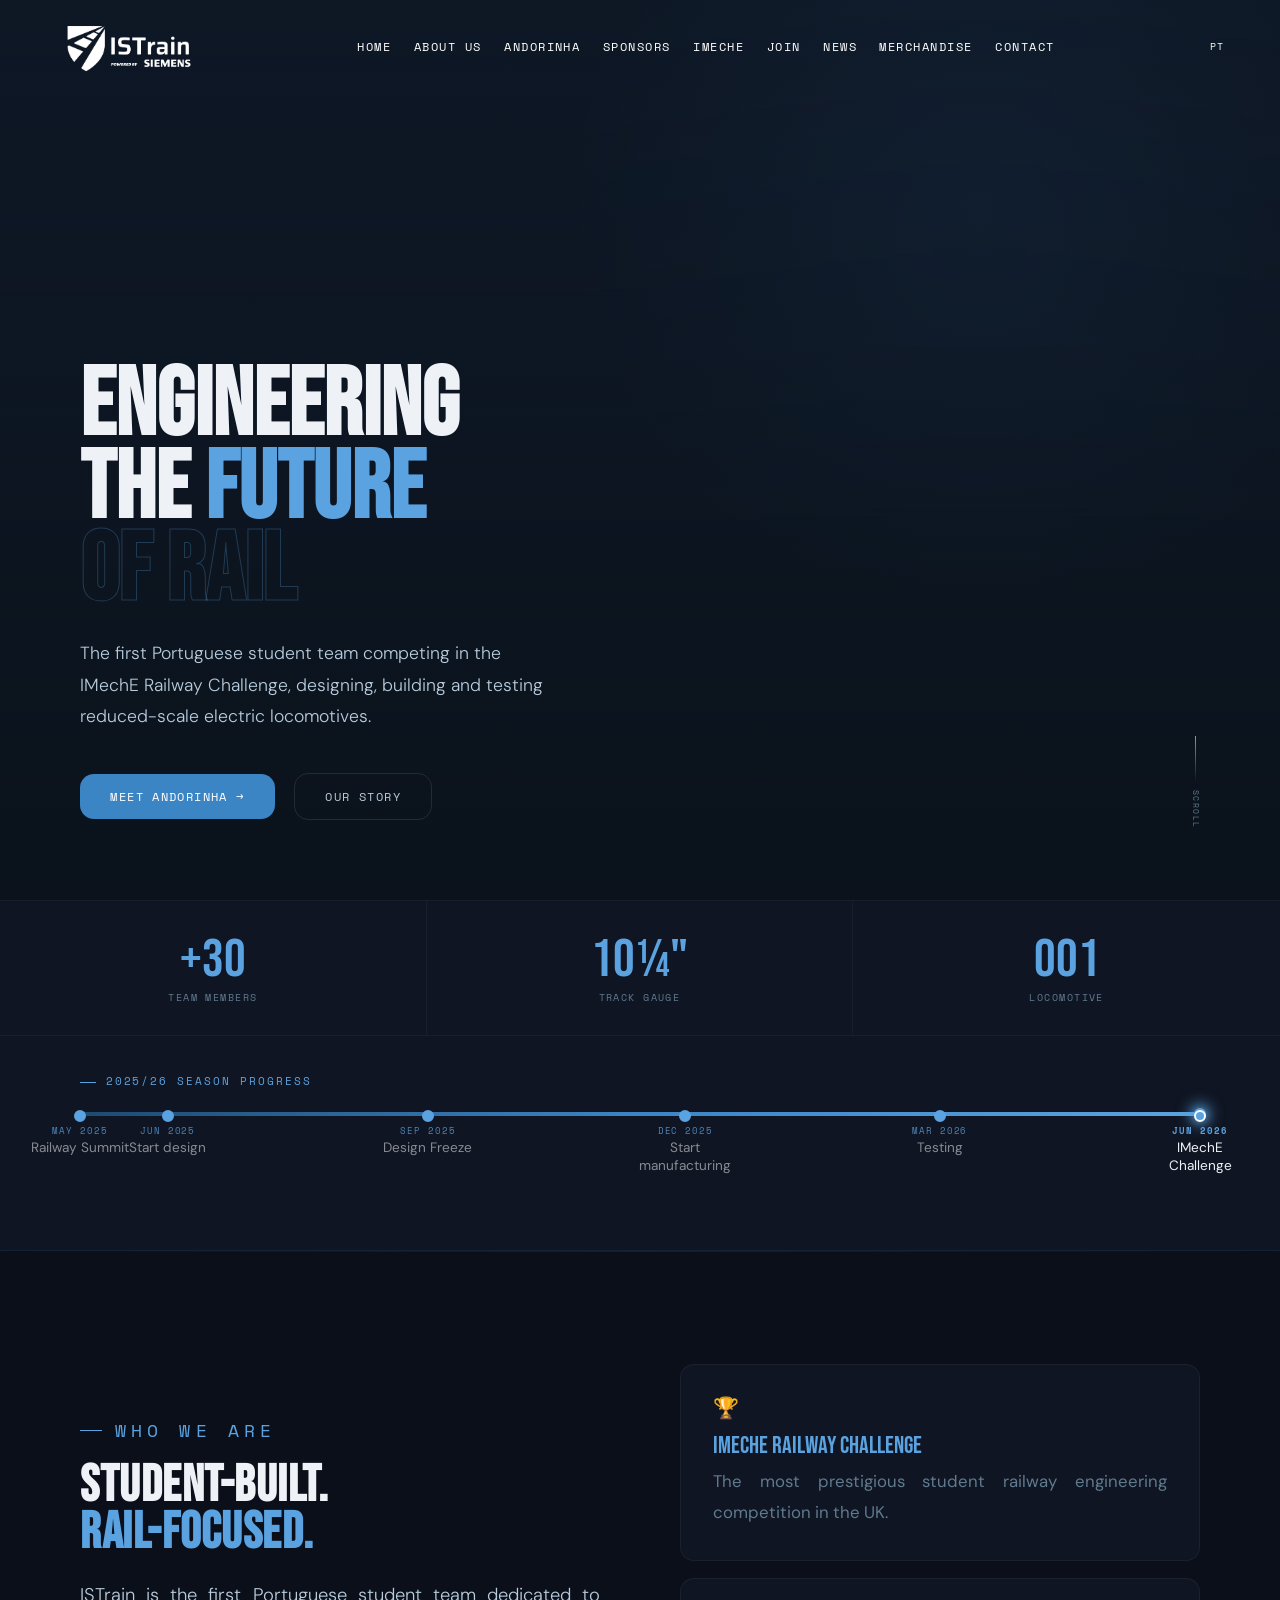
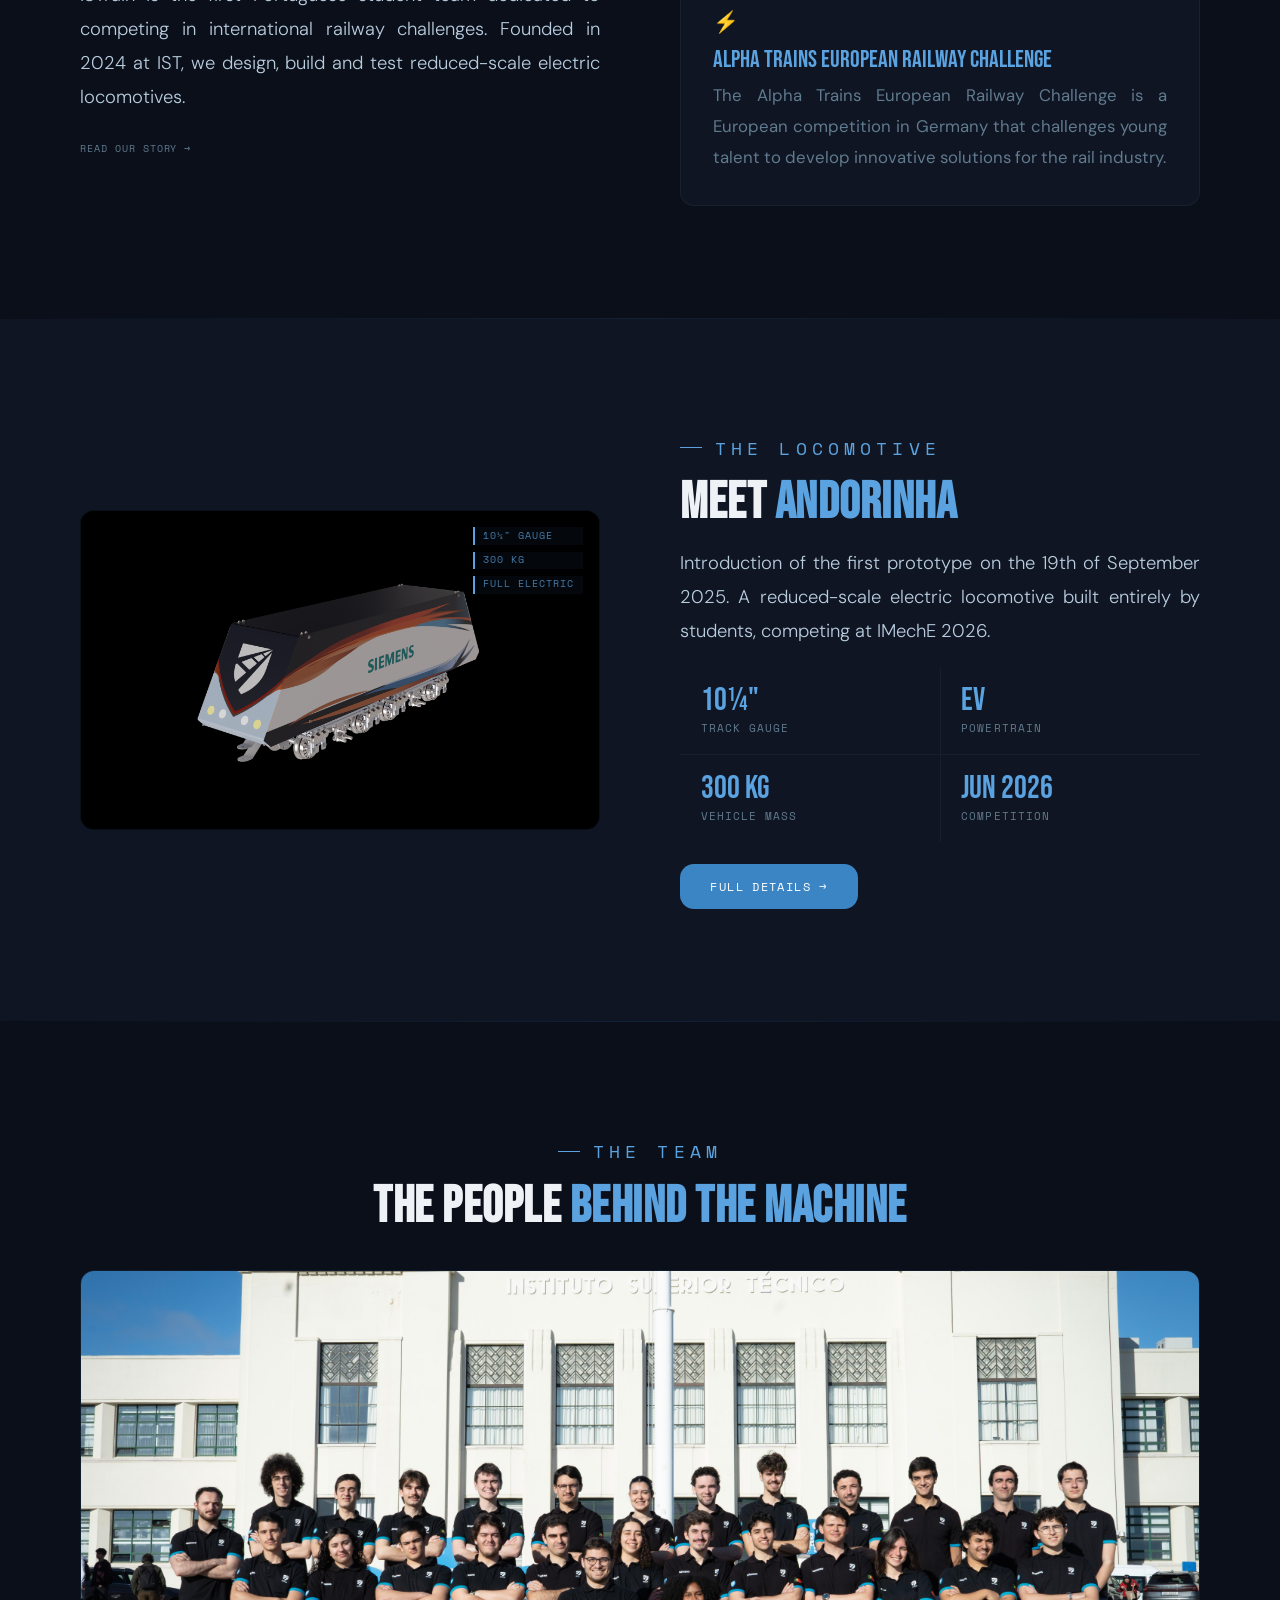
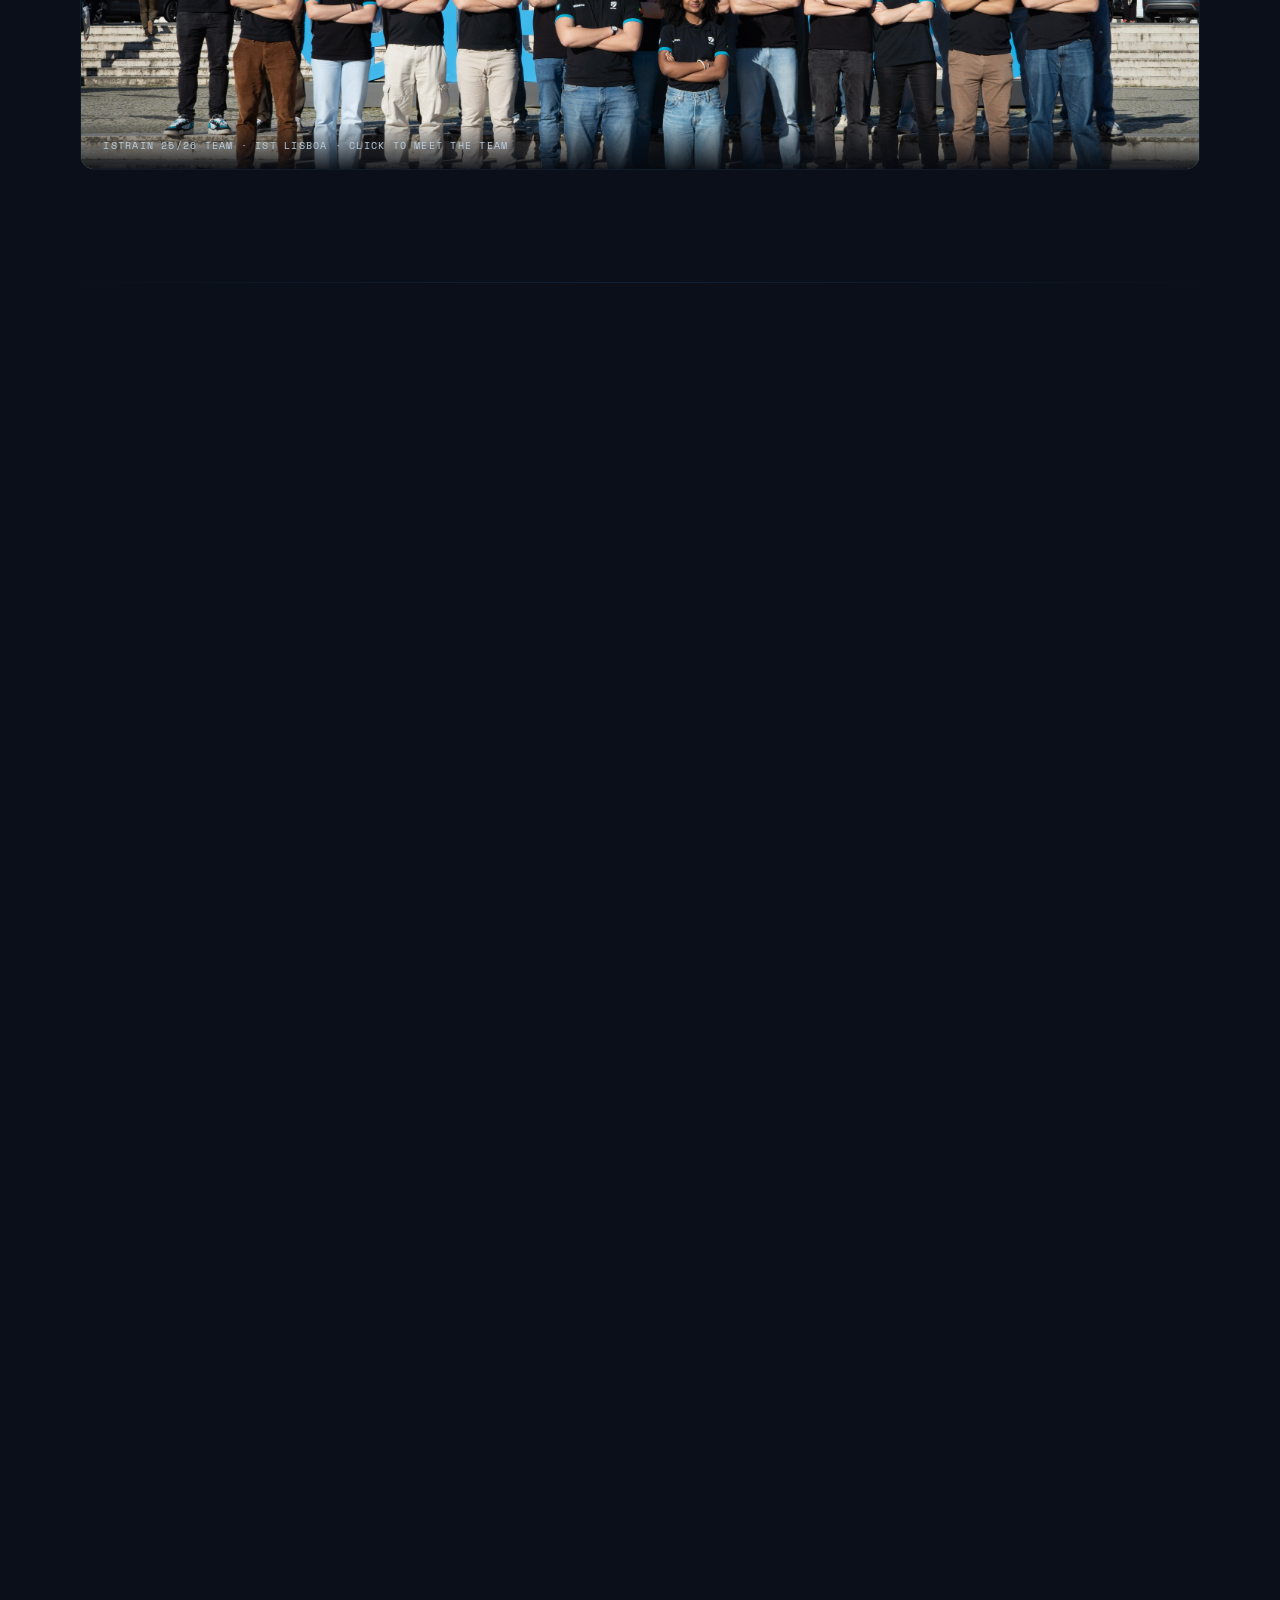
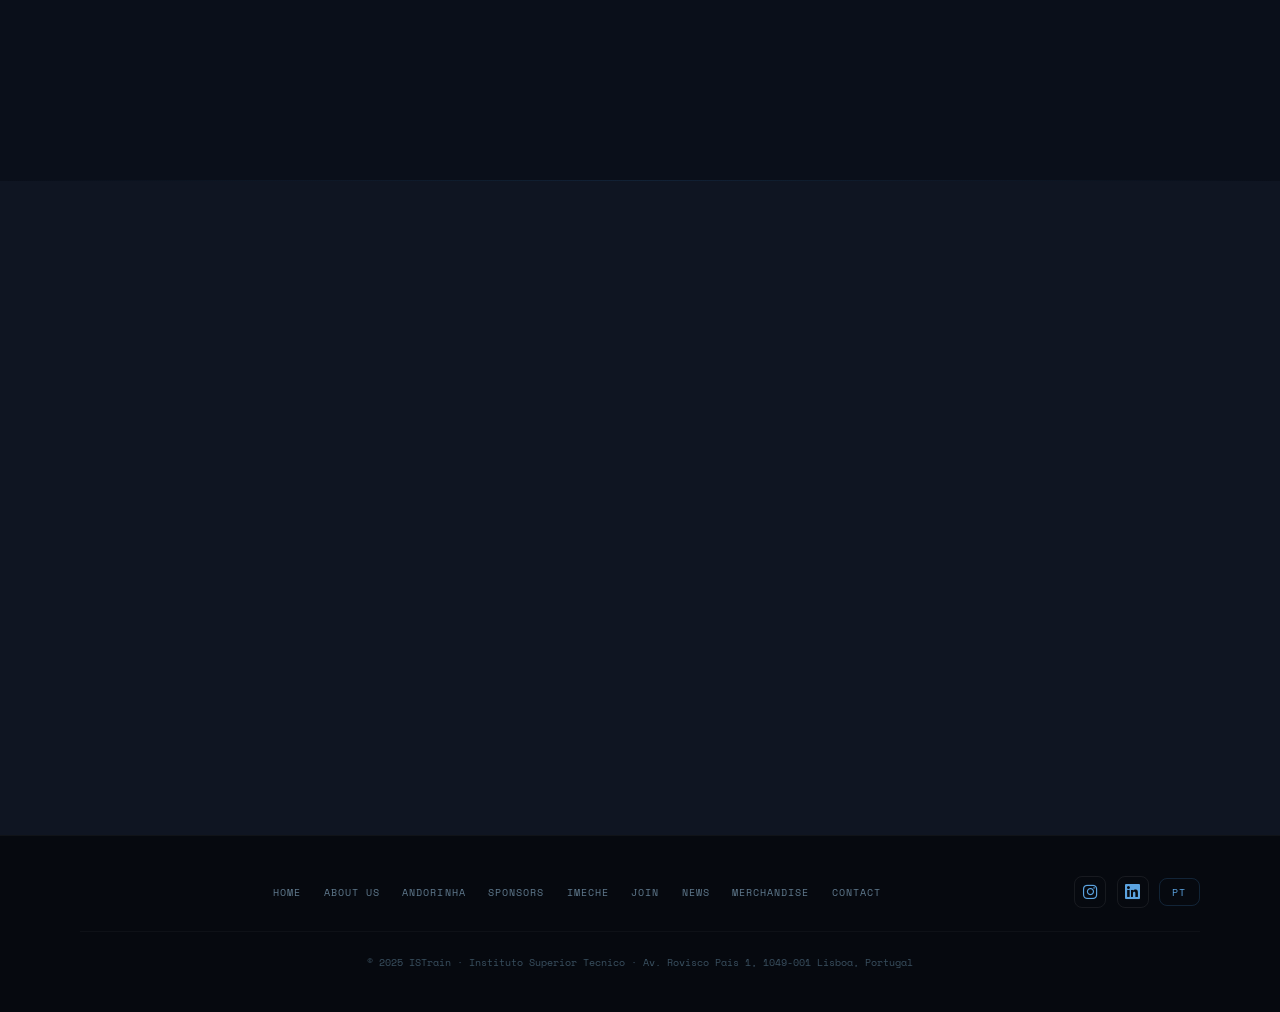
==== index.html @ 1ff4c0d6 "Emmad logo" ====
<!DOCTYPE html><html lang="en"><head><meta charset="UTF-8"><meta name="viewport" content="width=device-width,initial-scale=1.0"><title>ISTrain</title>    <link rel="stylesheet" href="styles.css">    <link rel="stylesheet" href="https://cdnjs.cloudflare.com/ajax/libs/font-awesome/6.4.0/css/all.min.css">
  <script type="module" src="https://unpkg.com/@google/model-viewer/dist/model-viewer.min.js"></script>
</head><body><div id="cur"></div><div id="curR"></div><div class="mover" id="dmod"><div class="modal"><button class="mcl" id="mcl">&#x2715;</button><div id="mbody"></div></div></div><div class="mob-nav" id="mobnav"><button class="cx" id="cx">&#x2715;</button><a onclick="go('home')" data-en="Home" data-pt="Inicio">Home</a><a onclick="go('about')" data-en="About Us" data-pt="Sobre Nos">About Us</a><a onclick="go('locomotive')" data-en="Andorinha" data-pt="Andorinha">Andorinha</a><a onclick="go('sponsors')" data-en="Sponsors" data-pt="Patrocinadores">Sponsors</a><a onclick="go('imeche')" data-en="IMechE" data-pt="IMechE">IMechE</a><a onclick="go('join')" data-en="Join" data-pt="Juntar">Join</a><a onclick="go('news')" data-en="News" data-pt="Noticias">News</a><a onclick="go('merch')" data-en="Merchandise" data-pt="Merchandising">Merchandise</a><a onclick="go('contact')" data-en="Contact" data-pt="Contacto">Contact</a><button class="npt" id="mob-lang-btn" onclick="toggleLang()" style="margin-top:.5rem"> PT</button></div><nav id="nav"><div class="nlogo" onclick="go('home')" style="cursor:pointer; display:flex; align-items:center;">
    <img src="Home/Logo%20Horizontal%20White.png" alt="ISTrain" style="height:40px; width:auto; display:block;">
</div><ul class="nlinks"><li><a onclick="go('home')" data-p="home" data-en="Home" data-pt="Inicio">Home</a></li><li><a onclick="go('about')" data-p="about" data-en="About Us" data-pt="Sobre Nos">About Us</a></li><li><a onclick="go('locomotive')" data-p="locomotive" data-en="Andorinha" data-pt="Andorinha">Andorinha</a></li><li><a onclick="go('sponsors')" data-p="sponsors" data-en="Sponsors" data-pt="Patrocinadores">Sponsors</a></li><li><a onclick="go('imeche')" data-p="imeche" data-en="IMechE" data-pt="IMechE">IMechE</a></li><li><a onclick="go('join')" data-p="join" data-en="Join" data-pt="Juntar">Join</a></li><li><a onclick="go('news')" data-p="news" data-en="News" data-pt="Noticias">News</a></li><li><a onclick="go('merch')" data-p="merch" data-en="Merchandise" data-pt="Merchandising">Merchandise</a></li><li><a onclick="go('contact')" data-p="contact" data-en="Contact" data-pt="Contacto">Contact</a></li></ul><button class="npt" id="lang-btn" onclick="toggleLang()"> PT</button><div class="mob-btn" id="mbb"><span></span><span></span><span></span></div></nav><div class="page on" id="page-home"><div class="hero">
  <div class="hvid"><video id="hvid" autoplay muted loop playsinline preload="auto"><source src="Home/Hero_Video_Train.mp4" type="video/mp4"></video></div>
  <div class="hov"></div><div class="hgr"></div><div class="horb"></div>
  <div class="hcp">
    <h1 class="htit">Engineering<br>the <span class="b">Future</span><br><span class="o">of Rail</span></h1>
    <p class="hsub" data-en="The first Portuguese student team competing in the IMechE Railway Challenge, designing, building and testing reduced-scale electric locomotives." data-pt="A primeira equipa portuguesa a competir no IMechE Railway Challenge, concebendo, construindo e testando locomotivas eletricas em escala reduzida.">The first Portuguese student team competing in the IMechE Railway Challenge, designing, building and testing reduced-scale electric locomotives.</p>
    <div class="hbtns">
      <button class="btn bs" onclick="go('locomotive')" data-en="Meet Andorinha &rarr;" data-pt="Conhecer Andorinha &rarr;">Meet Andorinha &#8594;</button>
      <button class="btn bo" onclick="go('about')" data-en="Our Story" data-pt="A Nossa Historia">Our Story</button>
    </div>
  </div>
  <div class="sci"><div class="scl"></div><span data-en="Scroll" data-pt="Rolar">Scroll</span></div>
</div><div class="stb">
  <div class="sti rv"><span class="stn">+30</span><span class="stl" data-en="Team Members" data-pt="Membros da Equipa">Team Members</span></div>
  <div class="sti rv" style="transition-delay:.1s"><span class="stn">10&#188;"</span><span class="stl" data-en="Track Gauge" data-pt="Bitola">Track Gauge</span></div>
  <div class="sti rv" style="transition-delay:.2s"><span class="stn">001</span><span class="stl" data-en="Locomotive" data-pt="Locomotiva">Locomotive</span></div>
</div><div class="tl-wrap">
  <div class="tl-header" data-en="2025/26 Season Progress" data-pt="Progresso da Epoca 2025/26">2025/26 Season Progress</div>
  <div style="position:relative"><div class="tl-bar"><div class="tl-fill" id="tl-fill"></div><div class="tl-glow" id="tl-glow" style="left:0%"></div></div><div class="tl-dots" id="tl-dots"></div></div>
  <div class="tl-milestones" id="tl-milestones"></div>
</div><div style="height:1px;background:linear-gradient(90deg,transparent,rgba(60,133,197,.16),transparent)"></div><div class="sec" style="background:var(--dark)"><div class="g2">
  <div class="rl">
    <p class="ey" data-en="Who We Are" data-pt="Quem Somos">Who We Are</p>
    <h2 class="h1" data-en="Student-built.<br><span class='b'>Rail-focused.</span>" data-pt="Construida por estudantes.<br><span class='b'>Foco ferroviario.</span>">Student-built.<br><span class="b">Rail-focused.</span></h2>
    <p style="color:var(--off);font-weight:300;margin:1.4rem 0;text-align:justify" data-en="ISTrain is the first Portuguese student team dedicated to competing in international railway challenges. Founded in 2024 at IST, we design, build and test reduced-scale electric locomotives." data-pt="O ISTrain e a primeira equipa portuguesa dedicada ao IMechE Railway Challenge. Fundado em 2024 no IST, projetamos, construimos e testamos locomotivas eletricas em escala reduzida.">ISTrain is the first Portuguese student team dedicated to competing in international railway challanges. Founded in 2024 at IST, we design, build and test reduced-scale electric locomotives.</p>
    <button class="btn bg" onclick="go('about')" data-en="Read our story &rarr;" data-pt="Ler a nossa historia &rarr;">Read our story &#8594;</button>
  </div>
  <div class="gcol rr">
    <a class="card" onclick="go('imeche')"><span class="cico">&#127942;</span><div class="ct">IMechE Railway Challenge</div><p class="cd" data-en="The most prestigious student railway engineering competition in the UK." data-pt="A competicao de engenharia ferroviaria estudantil mais prestigiada do Reino Unido.">The most prestigious student railway engineering competition in the UK.</p></a>
    <div class="card" style="cursor: default;">
  <span class="cico">&#9889;</span>
  <div class="ct" data-en="Alpha Trains European Railway Challenge" data-pt="Alpha Trains European Railway Challenge">
    Alpha Trains European Railway Challenge
  </div>
  <p class="cd" data-en="The Alpha Trains European Railway Challenge is a European competition in Germany that challenges young talent to develop innovative solutions for the rail industry." data-pt="O Alpha Trains European Railway Challenge é uma competição europeia realizada na Alemanha que desafia jovens talentos a desenvolver soluções inovadoras para a indústria ferroviária.">
    The Alpha Trains European Railway Challenge is a European competition in Germany that challenges young talent to develop innovative solutions for the rail industry.
  </p>
</div>
  </div>
</div></div><div style="height:1px;background:linear-gradient(90deg,transparent,rgba(60,133,197,.16),transparent)"></div><div class="sec" style="background:var(--dark2)"><div class="g2">
  <div class="rl">
    <div class="loco-stage" style="height:320px">
      <img src="Andorinha/Andorihna.png" alt="Meet Andorinha" style="width:100%;height:100%;object-fit:contain;background:#000;display:block">
      <div class="lspecs"><span class="lspec">10&#188;" Gauge</span><span class="lspec">300 kg</span><span class="lspec">Full Electric</span></div>
    </div>
  </div>
  <div class="rr">
    <p class="ey" data-en="The Locomotive" data-pt="A Locomotiva">The Locomotive</p>
    <h2 class="h1">Meet <span class="b">Andorinha</span></h2>
    <p style="color:var(--off);font-weight:300;margin:1.2rem 0;text-align:justify" data-en="Introduction of the first prototype on the 19th of September 2025. A reduced-scale electric locomotive built entirely by students, competing at IMechE 2026." data-pt="Apresentada a 19 de setembro de 2025. Uma locomotiva eletrica em escala reduzida construida por estudantes.">Introduction of the first prototype 19 September 2025. A reduced-scale electric locomotive built entirely by students, competing at IMechE 2026.</p>
    <div class="spg">
      <div class="spb"><span class="spv">10&#188;"</span><span class="spl" data-en="Track Gauge" data-pt="Bitola">Track Gauge</span></div>
      <div class="spb"><span class="spv">EV</span><span class="spl" data-en="Powertrain" data-pt="Tracao">Powertrain</span></div>
      <div class="spb"><span class="spv">300 kg</span><span class="spl" data-en="Vehicle Mass" data-pt="Massa">Vehicle Mass</span></div>
      <div class="spb"><span class="spv">Jun 2026</span><span class="spl" data-en="Competition" data-pt="Competicao">Competition</span></div>
    </div>
    <button class="btn bs" onclick="go('locomotive')" style="margin-top:1.4rem" data-en="Full Details &rarr;" data-pt="Ver Detalhes &rarr;">Full Details &#8594;</button>
  </div>
</div></div><div style="height:1px;background:linear-gradient(90deg,transparent,rgba(60,133,197,.16),transparent)"></div>
<div class="sec" style="background:var(--dark)">
  <div class="rv" style="text-align:center;margin-bottom:2.5rem">
    <p class="ey" style="justify-content:center" data-en="The Team" data-pt="A Equipa">The Team</p>
    <h2 class="h1" data-en="The People <span class='b'>Behind the Machine</span>" data-pt="As Pessoas <span class='b'>Por Tras da Maquina</span>">The People <span class="b">Behind the Machine</span></h2>
  </div>
  <div class="pf rv" style="height:500px;cursor:pointer;border:1px solid rgba(60,133,197,.1)" onclick="go('about')"><img src="Home/Team Picture.jpg" alt="ISTrain 25/26 Team"><div class="pcap" data-en="ISTrain 25/26 Team &middot; IST Lisboa &middot; Click to meet the team" data-pt="Equipa ISTrain 25/26 &middot; IST Lisboa &middot; Clique para conhecer a equipa">ISTrain 25/26 Team &middot; IST Lisboa &middot; Click to meet the team</div>
  </div>
</div><div style="height:1px;background:linear-gradient(90deg,transparent,rgba(60,133,197,.16),transparent)"></div><div class="spsec"><div class="rv" style="margin-bottom:2.5rem"><p class="ey" data-en="Partners" data-pt="Parceiros">Partners</p><h2 class="h1">Our <span class="b" data-en="Sponsors" data-pt="Patrocinadores">Sponsors</span></h2></div>

<div class="tr rv" style="transition-delay:0s">
  <div class="trh"><span class="tp tppt">&#10022; Platinum</span><div class="tlx tlpt"></div></div>
  <div class="sp-row">
    <a href="https://www.mobility.siemens.com/global/en.html" target="_blank" class="sp-item pt-sz hpt">
      <img src="Sponsors/Siemens.png" alt="Siemens">
    </a>
  </div>
</div>

<div class="tr rv" style="transition-delay:0.08s">
  <div class="trh"><span class="tp tpfo">&#9672; Founding</span><div class="tlx tlfo"></div></div>
  <div class="sp-row">
    <a href="https://pt.ferrovia.pt/" target="_blank" class="sp-item fo-sz hfo">
      <img src="Sponsors/PFP.png" alt="PFP">
    </a>
  </div>
</div>

<div class="tr rv" style="transition-delay:0.16s">
  <div class="trh"><span class="tp tpgo">&#9670; Gold</span><div class="tlx tlgo"></div></div>
  <div class="sp-row">

    <a href="https://www.cp.pt/info/en/institutional/" target="_blank" class="sp-item go-sz hgo">
      <img src="Sponsors/CP.png" alt="CP">
    </a>

    <a href="https://www.4x4mt.pt/" target="_blank" class="sp-item go-sz hgo">
      <img src="Sponsors/4x4 Multitrabalhos.png" alt="4x4 Multitrabalhos">
    </a>

    <a href="https://www.mcg.pt/" target="_blank" class="sp-item go-sz hgo">
      <img src="Sponsors/MCG.png" alt="MCG">
    </a>

    <a href="https://www.santander.pt/" target="_blank" class="sp-item go-sz hgo">
      <img src="Sponsors/Santander.jpg" alt="Santander Universidades">
    </a>

    <a href="https://www.cadflow.pt/" target="_blank" class="sp-item go-sz hgo">
      <img src="Sponsors/Cadlow.png" alt="Cadflow">
    </a>

  </div>
</div>

<div class="tr rv" style="transition-delay:0.24s">
  <div class="trh"><span class="tp tpsi">&#9658; Silver</span><div class="tlx tlsi"></div></div>
  <div class="sp-row">

    <a href="https://www.coficab.pt/" target="_blank" class="sp-item si-sz hsi">
      <img src="Sponsors/Coficab.png" alt="Coficab">
    </a>

    <a href="https://mauser.pt/" target="_blank" class="sp-item si-sz hsi mauser-logo">
      <img src="Sponsors/Mauser.png" alt="Mauser">
    </a>
<a href="https://www.emmad.com/" target="_blank" class="sp-item si-sz hsi">
    <img src="Sponsors/Emmad.png" alt="Emmad">
</a>
    <a href="https://www.cgd.pt/Particulares/Pages/Particulares_v2.aspx" target="_blank" class="sp-item si-sz hsi">
      <img src="Sponsors/Caixa.jpg" alt="Caixa Geral de Depositos">
    </a>

  </div>
</div>

<div class="tr rv" style="transition-delay:0.32s">
  <div class="trh"><span class="tp tpin">&#9632; Institutional</span><div class="tlx tlin"></div></div>
  <div class="sp-row">

    <a href="https://aeist.pt/" target="_blank" class="sp-item in-sz hin">
      <img src="Sponsors/Aeist.png" alt="AEIST">
    </a>

    <a href="https://www.idmec.tecnico.ulisboa.pt/" target="_blank" class="sp-item in-sz hin idmec-logo">
      <img src="Sponsors/Idmec.png" alt="IDMEC">
    </a>

  </div>
</div><div class="bsb rv"><div><h3 data-en="Become a Sponsor" data-pt="Torne-se Patrocinador">Become a Sponsor</h3><p data-en="Connect your brand with the future of railway engineering in Portugal." data-pt="Associe a sua marca ao futuro da engenharia ferroviaria em Portugal.">Connect your brand with the future of railway engineering in Portugal.</p></div><button class="btn bs" onclick="go('contact')" data-en="Get In Touch &rarr;" data-pt="Contactar &rarr;">Get In Touch &#8594;</button></div></div><div style="height:1px;background:linear-gradient(90deg,transparent,rgba(60,133,197,.16),transparent)"></div>
<div class="sec" style="background:var(--dark2)"><div class="g2t">
  <div class="rl">
    <p class="ey" data-en="Contact" data-pt="Contacto">Contact</p>
    <h2 class="h1" data-en="Get in <span class='b'>Touch</span>" data-pt="Entre em <span class='b'>Contacto</span>">Get in <span class="b">Touch</span></h2>
    <p style="color:var(--off);font-weight:300;margin:1.2rem 0 1.8rem;text-align:justify" data-en="Join our team, partner with us, or learn more about what we are building." data-pt="Junte-se a nos, seja nosso parceiro ou saiba mais sobre o que estamos a construir.">Join our team, partner with us, or learn more about what we are building.</p>
    <a href="mailto:istrain@tecnico.ulisboa.pt" class="clink"><span class="clico" style="color:var(--bl)">&#9993;</span><span>istrain@tecnico.ulisboa.pt</span></a>
    <div class="clink" style="cursor:default"><span class="clico"><svg width="16" height="16" viewBox="0 0 24 24" fill="none" stroke="#3C85C5" stroke-width="2"><circle cx="12" cy="10" r="3"/><path d="M12 2C8.13 2 5 5.13 5 9c0 5.25 7 13 7 13s7-7.75 7-13c0-3.87-3.13-7-7-7z"/></svg></span><span>Av. Rovisco Pais 1, 1049-001 Lisboa</span></div>
    <a href="https://www.instagram.com/istrain_lisboa/" target="_blank" class="clink"><span class="clico"><i class="fa-brands fa-instagram"></i></span><span>@istrain_lisboa</span></a>
    <a href="https://www.linkedin.com/company/lxtrain/" target="_blank" class="clink"><span class="clico"><i class="fa-brands fa-linkedin"></i></span><span>linkedin.com/company/IStrain</span></a>
  </div>
  <!-- Forms removed: contact page only shows static contact info -->
</div></div></div><div class="page" id="page-about">
  <div class="pb"><div class="pbg"></div><p class="pbl" data-en="Who We Are" data-pt="Quem Somos">Who We Are</p><h1 data-en="About <span>ISTrain</span>" data-pt="Sobre o <span>ISTrain</span>">About <span>ISTrain</span></h1><div class="pbl2"></div></div>
  <div class="sec" style="background:var(--dark)"><div class="g2">
    <div class="rl">
      <p class="ey" data-en="Our Mission" data-pt="A Nossa Missao">Our Mission</p>
      <h2 class="h1" style="margin-bottom:1.3rem" data-en="The First Portuguese<br><span class='b'>Railway Engineering Team</span>" data-pt="A Primeira Equipa Portuguesa<br><span class='b'>de Engenharia Ferroviaria</span>">The First Portuguese<br><span class="b">Railway Engineering Team</span></h2>
      <p style="color:var(--off);font-weight:300;margin-bottom:1rem;text-align:justify" data-en="ISTrain is a railway engineering student team from Instituto Superior Tecnico. Founded in 2024, we are the first Portuguese student team competing in the IMechE Railway Challenge." data-pt="O ISTrain e uma equipa de estudantes de engenharia ferroviaria do Instituto Superior Tecnico. Fundado em 2024, somos a primeira equipa portuguesa a competir no IMechE Railway Challenge.">ISTrain is a railway engineering student team from Instituto Superior Tecnico. Founded in 2024, we are the first Portuguese student team competing in the IMechE Railway Challenge.</p>
      <p style="color:var(--off);font-weight:300;text-align:justify" data-en="Our mission is to design, build, test, and compete with an innovative reduced-scale locomotive, advancing railway technology through engineering and multidisciplinary collaboration." data-pt="A nossa missao e projetar, construir, testar e competir com uma locomotiva inovadora, avancando a tecnologia ferroviaria atraves da engenharia e colaboracao multidisciplinar.">Our mission is to design, build, test, and compete with an innovative reduced-scale locomotive, advancing railway technology through engineering and multidisciplinary collaboration.</p>
      <div style="display:grid;grid-template-columns:1fr 1fr;gap:.8rem;margin-top:2rem">
        <div class="vb"><div class="vbt" data-en="Innovation" data-pt="Inovacao">Innovation</div><p class="vbd" data-en="Pushing boundaries in railway engineering." data-pt="A ultrapassar os limites da engenharia ferroviaria.">Pushing boundaries in railway engineering.</p></div>
        <div class="vb"><div class="vbt" data-en="Sustainability" data-pt="Sustentabilidade">Sustainability</div><p class="vbd" data-en="Fully electric, zero emissions." data-pt="Totalmente eletrica, zero emissoes.">Fully electric, zero emissions.</p></div>
        <div class="vb"><div class="vbt" data-en="Excellence" data-pt="Excelencia">Excellence</div><p class="vbd" data-en="Highest standards in engineering quality." data-pt="Os mais altos padroes de qualidade.">Highest standards in engineering quality.</p></div>
        <div class="vb"><div class="vbt" data-en="Collaboration" data-pt="Colaboracao">Collaboration</div><p class="vbd" data-en="Multidisciplinary team, one goal." data-pt="Equipa multidisciplinar, um objetivo.">Multidisciplinary team, one goal.</p></div>
      </div>
    </div>
    <div class="rr"><div class="pf" style="height:480px;border:1px solid rgba(60,133,197,.1)"><img src="About us/Team Picture.jpg" alt="ISTrain 25/26 Team" style="width:100%;height:100%;object-fit:cover;display:block"><div class="pcap">ISTrain 25/26 Team &middot; IST Lisboa</div></div></div>
  </div></div>
  <div style="height:1px;background:linear-gradient(90deg,transparent,rgba(60,133,197,.16),transparent)"></div>
  <div class="sec" style="background:var(--dark2)"><div style="max-width:760px;margin:0 auto"><div class="rv">
    <p class="ey" data-en="History" data-pt="Historia">History</p>
    <h2 class="h1" style="margin-bottom:1.4rem" data-en="How It All <span class='b'>Began</span>" data-pt="Como Tudo <span class='b'>Comecou</span>">How It All <span class="b">Began</span></h2>
    <p style="color:var(--off);font-weight:300;margin-bottom:1rem;text-align:justify" data-en="ISTrain was born from the initiative of a small group of students encouraged by Professor Hugo Magalhaes. With no existing railway-focused student group in Portugal, ISTrain began from scratch, driven by enthusiasm and the desire to represent the country on an international stage." data-pt="O ISTrain nasceu da iniciativa de um pequeno grupo de estudantes incentivados pelo Professor Hugo Magalhaes. Sem nenhum grupo estudantil ferroviario em Portugal, o ISTrain comecou do zero.">ISTrain was born from the initiative of a small group of students encouraged by Professor Hugo Magalhaes. With no existing railway-focused student group in Portugal, ISTrain began from scratch, driven by enthusiasm and the desire to represent the country on an international stage.</p>
    <p style="color:var(--off);font-weight:300;text-align:justify" data-en="Since its founding in December 2024, the team has united more than 30 students from multiple backgrounds with one shared goal: Andorinha." data-pt="Desde a sua fundacao em dezembro de 2024, a equipa reuniu mais de 30 estudantes de varias areas com um objetivo comum: a Andorinha.">Since its founding in December 2024, the team has united more than 30 students from multiple backgrounds with one shared goal: Andorinha.</p>
  </div></div></div>
  <div style="height:1px;background:linear-gradient(90deg,transparent,rgba(60,133,197,.16),transparent)"></div>
  <div class="sec" style="background:var(--dark)">
    <div class="rv" style="margin-bottom:2rem"><p class="ey" data-en="Our Teams" data-pt="As Nossas Equipas">Our Teams</p><h2 class="h1" data-en="Season <span class='b'>Teams</span>" data-pt="Equipas por <span class='b'>Epoca</span>">Season <span class="b">Teams</span></h2></div>
    <div class="team-tabs rv" style="transition-delay:.1s">
      <button class="team-tab" id="tab-board" onclick="showTeam('board')" data-en="Board" data-pt="Direcao">Board</button>
      <button class="team-tab on" id="tab-2526" onclick="showTeam('2526')" data-en="25/26 Team" data-pt="Equipa 25/26">25/26 Team</button>
      <button class="team-tab" id="tab-2425" onclick="showTeam('2425')" data-en="24/25 Team" data-pt="Equipa 24/25">24/25 Team</button>
    </div>
  <div class="team-panel" id="panel-board">
  <div style="margin-bottom:2rem">
    
    <!-- HOU DEZE: De grote foto van het hele board -->
    <div class="pf" style="height:400px;border:1px solid rgba(60,133,197,.1);margin-bottom:2rem">
      <img src="About us/Board/Board.jpg" alt="ISTrain Board" style="width:100%;height:100%;object-fit:cover;display:block">
      <div class="pcap" data-en="ISTrain Board &middot; IST Lisboa" data-pt="Direcao ISTrain &middot; IST Lisboa">ISTrain Board &middot; IST Lisboa</div>
    </div>

    <!-- PLAK HIER DE NIEUWE GRID: Miguel eerst, Aliya tweede, met 'contain' -->
    <div style="display:grid;grid-template-columns:repeat(2,1fr);gap:1.2rem">
  
  <div style="background:var(--dark2);border:1px solid rgba(60,133,197,.16);border-radius:var(--r);overflow:hidden">
    <div style="height:280px;background:#000;padding:10px">
      <img src="About us/Powertrain & Energy Systems/Miguel Meninas.png" alt="Miguel Meninas" style="width:100%;height:100%;object-fit:contain;display:block">
    </div>
    <div style="padding:1.2rem 1.3rem 1.4rem;border-top:3px solid var(--bl)">
      <div style="display:flex; align-items:center; gap:0.6rem; margin-bottom:.2rem">
        <div style="font-family:'Bebas Neue',sans-serif;font-size:1.6rem;color:var(--white)">Miguel Meninas</div>
        <a href="https://www.linkedin.com/in/miguel-meninas-ba3875246/" target="_blank" style="display:flex; align-items:center; text-decoration:none;">
          <svg xmlns="http://www.w3.org/2000/svg" width="18" height="18" viewBox="0 0 24 24" fill="var(--bl)" style="transition: transform 0.2s, opacity 0.2s; cursor:pointer;" onmouseover="this.style.opacity='0.7'; this.style.transform='scale(1.1)'" onmouseout="this.style.opacity='1'; this.style.transform='scale(1)'">
            <path d="M19 0h-14c-2.761 0-5 2.239-5 5v14c0 2.761 2.239 5 5 5h14c2.762 0 5-2.239 5-5v-14c0-2.761-2.238-5-5-5zm-11 19h-3v-11h3v11zm-1.5-12.268c-.966 0-1.75-.79-1.75-1.764s.784-1.764 1.75-1.764 1.75.79 1.75 1.764-.783 1.764-1.75 1.764zm13.5 12.268h-3v-5.604c0-3.368-4-3.113-4 0v5.604h-3v-11h3v1.765c1.396-2.586 7-2.777 7 2.476v6.759z"/>
          </svg>
        </a>
      </div>
      <div style="font-family:'Space Mono',monospace;font-size:.65rem;letter-spacing:.1em;text-transform:uppercase;color:var(--bl)" data-en="Technical Director" data-pt="Diretor Tecnico">Technical Director</div>
    </div>
  </div>

  <div style="background:var(--dark2);border:1px solid rgba(60,133,197,.16);border-radius:var(--r);overflow:hidden">
    <div style="height:280px;background:#000;padding:10px">
      <img src="About us/Marketing, Operations & Logistics/Aliya Ibrahmo.png" alt="Aliya Ibrahimo" style="width:100%;height:100%;object-fit:contain;display:block">
    </div>
    <div style="padding:1.2rem 1.3rem 1.4rem;border-top:3px solid var(--bl)">
      <div style="display:flex; align-items:center; gap:0.6rem; margin-bottom:.2rem">
        <div style="font-family:'Bebas Neue',sans-serif;font-size:1.6rem;color:var(--white)">Aliya Ibrahimo</div>
        <a href="https://www.linkedin.com/in/aliyamagno/" target="_blank" style="display:flex; align-items:center; text-decoration:none;">
          <svg xmlns="http://www.w3.org/2000/svg" width="18" height="18" viewBox="0 0 24 24" fill="var(--bl)" style="transition: transform 0.2s, opacity 0.2s; cursor:pointer;" onmouseover="this.style.opacity='0.7'; this.style.transform='scale(1.1)'" onmouseout="this.style.opacity='1'; this.style.transform='scale(1)'">
            <path d="M19 0h-14c-2.761 0-5 2.239-5 5v14c0 2.761 2.239 5 5 5h14c2.762 0 5-2.239 5-5v-14c0-2.761-2.238-5-5-5zm-11 19h-3v-11h3v11zm-1.5-12.268c-.966 0-1.75-.79-1.75-1.764s.784-1.764 1.75-1.764 1.75.79 1.75 1.764-.783 1.764-1.75 1.764zm13.5 12.268h-3v-5.604c0-3.368-4-3.113-4 0v5.604h-3v-11h3v1.765c1.396-2.586 7-2.777 7 2.476v6.759z"/>
          </svg>
        </a>
      </div>
      <div style="font-family:'Space Mono',monospace;font-size:.65rem;letter-spacing:.1em;text-transform:uppercase;color:var(--bl)" data-en="President" data-pt="Presidente">President</div>
    </div>
  </div>

</div> <!-- Einde Grid -->
  </div>
</div>
    <div class="team-panel on" id="panel-2526">
      <p style="color:var(--grey);font-size:.9rem;line-height:1.8;margin-bottom:2rem;text-align:justify" data-en="Click any department to meet the current 25/26 team." data-pt="Clique em qualquer departamento para conhecer a equipa 25/26.">Click any department to meet the current 25/26 team.</p>
      <div class="g3" id="dg"></div>
    </div>
    <div class="team-panel" id="panel-2425">
      <div class="pf" style="height:480px;border:1px solid rgba(60,133,197,.1)"><img src="About us/24_25 Team Picture.jpg" alt="ISTrain 24/25 Team" style="width:100%;height:100%;object-fit:cover;display:block"><div class="pcap">ISTrain 24/25 Team &middot; Design Freeze, September 2025</div></div>
    </div>

  </div>
</div><div class="page" id="page-locomotive">
  <div class="loco-hero">
    <div style="position:absolute;inset:0">
      <video autoplay muted loop playsinline style="width:100%;height:100%;object-fit:cover;opacity:.46"><source src="Andorinha/Hero_Video_Train.mp4" type="video/mp4"></video>
      <div style="position:absolute;inset:0;background:linear-gradient(to top,rgba(6,9,15,1) 0%,rgba(6,9,15,.48) 48%,rgba(6,9,15,.1) 100%)"></div>
    </div>
    <div class="loco-hero-content">
      <p class="ey" data-en="Locomotive 001" data-pt="Locomotiva 001">Locomotive 001</p>
      <div class="loco-hero-title">Meet <span class="b">Andorinha</span></div>
      <div class="loco-hero-sub" data-en="IST Lisboa &middot; Introduction of the first prototype 19 Sep 2025 &middot; IMechE Competition June 2026" data-pt="IST Lisboa &middot; Apresentada 19 Set 2025 &middot; Competicao IMechE Junho 2026">IST Lisboa &middot; Introduction of the first prototype 19 Sep 2025 &middot; IMechE Competition June 2026</div>
    </div>
  </div>
  <div style="height:1px;background:linear-gradient(90deg,transparent,rgba(60,133,197,.16),transparent)"></div>
  <!-- Name + story -->
  <div class="sec" style="background:var(--dark)"><div class="g2">
    <div class="rl">
      <p class="ey" data-en="The Name" data-pt="O Nome">The Name</p>
      <h2 class="h1" style="margin-bottom:1.3rem"><span class="b">Andorinha</span></h2>
      <p style="color:var(--off);font-weight:300;margin-bottom:1rem;text-align:justify" data-en="When the Portuguese railway network began taking shape in the mid-19th century, Andorinha became a symbol of speed and national pride. Named after the swift swallow, it reflected the spirit of innovation of Portugal's early railway engineers." data-pt="Quando a rede ferroviaria portuguesa comecou a tomar forma, a Andorinha tornou-se simbolo de velocidade e orgulho nacional.">When the Portuguese railway network began taking shape in the mid-19th century, Andorinha became a symbol of speed and national pride. Named after the swift swallow, it reflected the spirit of innovation of Portugal's early railway engineers.</p>
      <p style="color:var(--off);font-weight:300;text-align:justify" data-en="Today, ISTrain carries that spirit forward. A reduced-scale electric locomotive built entirely by students, from concept sketch to competition platform." data-pt="Hoje, o ISTrain transporta esse espirito para o futuro. Uma locomotiva eletrica em escala reduzida construida inteiramente por estudantes.">Today, ISTrain carries that spirit forward. A reduced-scale electric locomotive built entirely by students, from concept sketch to competition platform.</p>
    </div>
    <div class="rr">
      <div id="lightbox-model" style="height:420px;border:1px solid rgba(60,133,197,.1);background:#000;overflow:hidden;border-radius:var(--r)">
        <model-viewer 
          id="lightbox-model-viewer"
          src="bogie_.glb"
          alt="3D CAD Model"
          auto-rotate
          camera-controls
          shadow-intensity="1"
          exposure="1"
          camera-orbit="45deg 75deg 4m"
          min-camera-orbit="auto auto 2m"
          max-camera-orbit="auto auto 12m"
          ar
          loading="eager"
          reveal="auto"
          poster="Andorinha/Andorihna.png"
          style="width:100%;height:100%;background-color:#1b2432;">
        </model-viewer>
      </div>
    </div>
  </div></div>
  <div style="height:1px;background:linear-gradient(90deg,transparent,rgba(60,133,197,.16),transparent)"></div>
  <!-- Characteristics -->
  <div class="sec" style="background:var(--dark2)">
    <div class="rv" style="margin-bottom:2.2rem"><p class="ey" data-en="Engineering" data-pt="Engenharia">Engineering</p><h2 class="h1" data-en="Key <span class='b'>Characteristics</span>" data-pt="Caracteristicas <span class='b'>Principais</span>">Key <span class="b">Characteristics</span></h2></div>
    <div class="loco-chars-grid rv" style="transition-delay:.1s">
      <div class="loco-char-card" style="--ci:#5ba3e0"><div class="lcc-num">01</div><div class="lcc-icon">&#127939;</div><div class="lcc-title" data-en="Iberian First" data-pt="Primeiro Iberico">Iberian First</div><div class="lcc-body" data-en="First reduced-scale railway locomotive developed in the Iberian Peninsula, where every decision is made by human engineers." data-pt="Primeira locomotiva em escala reduzida desenvolvida na Peninsula Iberica, onde cada decisao e tomada por engenheiros humanos.">First reduced-scale railway locomotive developed in the Iberian Peninsula, where every decision is made by human engineers.</div></div>
      <div class="loco-char-card" style="--ci:#c9a84c"><div class="lcc-num">02</div><div class="lcc-icon">&#127788;</div><div class="lcc-title" data-en="Aerodynamics" data-pt="Aerodinamica">Aerodynamics</div><div class="lcc-body" data-en="Aerodynamically optimised bodyshell designed for high airflow efficiency and structural performance under competition loading." data-pt="Carroceria aerodinamicamente otimizada para alta eficiencia de fluxo de ar e desempenho estrutural.">Aerodynamically optimised bodyshell designed for high airflow efficiency and structural performance under competition loading.</div></div>
      <div class="loco-char-card" style="--ci:#7ecba1"><div class="lcc-num">03</div><div class="lcc-icon">&#9889;</div><div class="lcc-title" data-en="Electric Drive" data-pt="Tracao Eletrica">Electric Drive</div><div class="lcc-body" data-en="Full electric drivetrain targeting strong traction performance and energy efficiency, evaluated by the IMechE jury across multiple categories." data-pt="Tracao totalmente eletrica visando forte desempenho e eficiencia energetica, avaliada pelo juri IMechE.">Full electric drivetrain targeting strong traction performance and energy efficiency, evaluated by the IMechE jury across multiple categories.</div></div>
      <div class="loco-char-card" style="--ci:#e07a5f"><div class="lcc-num">04</div><div class="lcc-icon">&#128200;</div><div class="lcc-title" data-en="Spec Compliant" data-pt="Conforme Especificacao">Spec Compliant</div><div class="lcc-body" data-en="10&#188;-inch gauge platform fully compliant with IMechE Railway Challenge technical specification and safety requirements." data-pt="Plataforma de bitola 10&#188; polegadas em total conformidade com a especificacao tecnica do IMechE Railway Challenge.">10&#188;-inch gauge platform fully compliant with IMechE Railway Challenge technical specification and safety requirements.</div></div>
      <div class="loco-char-card" style="--ci:#b48ead"><div class="lcc-num">05</div><div class="lcc-icon">&#127891;</div><div class="lcc-title" data-en="Student-Built" data-pt="Construida por Estudantes">Student-Built</div><div class="lcc-body" data-en="Designed, manufactured and tested entirely by IST students, from concept sketch to live competition evaluation." data-pt="Projetada, fabricada e testada inteiramente por estudantes do IST, do esquisso a avaliacao na competicao.">Designed, manufactured and tested entirely by IST students, from concept sketch to live competition evaluation.</div></div>
    </div>
  </div>
</div> <div class="page" id="page-sponsors">
  <div class="pb" style="position:relative;padding:0;min-height:70vh;display:flex;flex-direction:column;justify-content:flex-end;overflow:hidden">
    <div class="pbg" style="position:absolute;inset:0;background-image:url('Sponsors/Foto%20back.png');background-size:cover;background-position:center;background-repeat:no-repeat;"></div>
    
    <div style="position:absolute;inset:0;overflow:hidden"><div style="position:absolute;inset:0;background:linear-gradient(to top,var(--black) 0%,rgba(6,9,15,.6) 60%,transparent 100%)"></div></div>
    <div style="position:relative;z-index:1;padding:3rem 5rem 3.5rem"><p class="pbl" data-en="Partners" data-pt="Parceiros">Partners</p><h1 data-en="Our <span>Sponsors</span>" data-pt="Os Nossos <span>Patrocinadores</span>">Our <span>Sponsors</span></h1></div>
    <div class="pbl2"></div>
</div>
  <div class="spsec">
    <div class="tr rv" style="transition-delay:0s">
      <div class="trh"><span class="tp tppt">&#10022; Platinum</span><div class="tlx tlpt"></div></div>
      <div class="sp-row">
        <a href="https://www.mobility.siemens.com/global/en.html" target="_blank" class="sp-item pt-sz hpt"><img src="Sponsors/Siemens.png" alt="Siemens"></a>
      </div>
    </div>
    <div class="tr rv" style="transition-delay:0.08s">
      <div class="trh"><span class="tp tpfo">&#9672; Founding</span><div class="tlx tlfo"></div></div>
      <div class="sp-row">
        <a href="https://pt.ferrovia.pt/" target="_blank" class="sp-item fo-sz hfo"><img src="Sponsors/PFP.png" alt="PFP"></a>
      </div>
    </div>
    <div class="tr rv" style="transition-delay:0.16s">
      <div class="trh"><span class="tp tpgo">&#9670; Gold</span><div class="tlx tlgo"></div></div>
      <div class="sp-row">
        <a href="https://www.cp.pt/info/en/institutional/" target="_blank" class="sp-item go-sz hgo"><img src="Sponsors/CP.png" alt="CP"></a>
        <a href="https://www.4x4mt.pt/" target="_blank" class="sp-item go-sz hgo"><img src="Sponsors/4x4 Multitrabalhos.png" alt="4x4 Multitrabalhos"></a>
        <a href="https://www.mcg.pt/" target="_blank" class="sp-item go-sz hgo"><img src="Sponsors/MCG.png" alt="MCG"></a>
        <a href="https://www.santander.pt/" target="_blank" class="sp-item go-sz hgo"><img src="Sponsors/Santander.jpg" alt="Santander Universidades"></a>
        <a href="https://www.cadflow.pt/" target="_blank" class="sp-item go-sz hgo"><img src="Sponsors/Cadlow.png" alt="Cadflow"></a>
      </div>
    </div>
    <div class="tr rv" style="transition-delay:0.24s">
      <div class="trh"><span class="tp tpsi">&#9658; Silver</span><div class="tlx tlsi"></div></div>
      <div class="sp-row">
        <a href="https://www.coficab.pt/" target="_blank" class="sp-item si-sz hsi"><img src="Sponsors/Coficab.png" alt="Coficab"></a>
        <a href="https://mauser.pt/" target="_blank" class="sp-item si-sz hsi mauser-logo"><img src="Sponsors/Mauser.png" alt="Mauser"></a>
        <a href="https://www.emmad.com/" target="_blank" class="sp-item si-sz hsi">
    <img src="Sponsors/Emmad.png" alt="Emmad">
</a>
        <a href="https://www.cgd.pt/Particulares/Pages/Particulares_v2.aspx" target="_blank" class="sp-item si-sz hsi"><img src="Sponsors/Caixa.jpg" alt="Caixa Geral de Depositos"></a>
      </div>
    </div>
    <div class="tr rv" style="transition-delay:0.32s">
      <div class="trh"><span class="tp tpin">&#9632; Institutional</span><div class="tlx tlin"></div></div>
      <div class="sp-row">
        <a href="https://aeist.pt/" target="_blank" class="sp-item in-sz hin"><img src="Sponsors/Aeist.png" alt="AEIST"></a>
        <a href="https://www.idmec.tecnico.ulisboa.pt/" target="_blank" class="sp-item in-sz hin idmec-logo"><img src="Sponsors/Idmec.png" alt="IDMEC"></a>
      </div>
    </div>
    <div class="bsb rv">
      <div>
        <h3 data-en="Become a Sponsor" data-pt="Torne-se Patrocinador">Become a Sponsor</h3>
        <p data-en="Connect your brand with the future of railway engineering in Portugal and beyond.">Connect your brand with the future of railway engineering in Portugal and beyond.</p>
      </div>
      <button class="btn bs" onclick="go('contact')" data-en="Get In Touch &rarr;" data-pt="Contactar &rarr;">Get In Touch &#8594;</button>
    </div>
  </div>
</div> <div class="page" id="page-imeche">
  <div class="pb" style="padding:0;min-height:62vh;display:flex;flex-direction:column;justify-content:flex-end">
    <div class="pbg"></div>
    <div style="position:absolute;inset:0;overflow:hidden"><video autoplay muted loop playsinline style="width:100%;height:100%;object-fit:cover;opacity:.32"><source src="IMechE Railway/IMechE Railway Hero Video.mp4" type="video/mp4"></video><div style="position:absolute;inset:0;background:linear-gradient(to top,var(--black) 0%,rgba(6,9,15,.55) 55%,transparent 100%)"></div></div>
    <div style="position:relative;z-index:1;padding-bottom:3.5rem;padding-left:5rem"><p class="pbl" data-en="The Competition" data-pt="A Competicao">The Competition</p><h1 data-en="IMechE <span>Railway</span><br>Challenge" data-pt="IMechE <span>Railway</span><br>Challenge">IMechE <span>Railway</span><br>Challenge</h1></div>
    <div class="pbl2"></div>
  </div>
  <div class="sec" style="background:var(--dark);padding-bottom:3rem">
    <div class="rv" style="text-align:center;margin-bottom:1.4rem">
      <p class="ey" style="justify-content:center">Time Remaining</p>
      <h2 class="h1" data-en="Competition <span class='b'>Countdown</span>" data-pt="Contagem Regressiva <span class='b'>da Competicao</span>">Competition <span class="b">Countdown</span></h2>
      <p style="color:var(--grey);font-size:.9rem;margin-top:.5rem">24 June 2026 &middot; Stapleford Miniature Railway, UK</p>
    </div>
    <div class="cdown rv" style="transition-delay:.1s">
      <div class="cdb"><span class="cnum" id="cdd">000</span><span class="clbl" data-en="Days" data-pt="Dias">Days</span></div>
      <div class="cdb"><span class="cnum" id="cdh">00</span><span class="clbl" data-en="Hours" data-pt="Horas">Hours</span></div>
      <div class="cdb"><span class="cnum" id="cdm">00</span><span class="clbl" data-en="Minutes" data-pt="Minutos">Minutes</span></div>
      <div class="cdb"><span class="cnum" id="cds">00</span><span class="clbl" data-en="Seconds" data-pt="Segundos">Seconds</span></div>
    </div>
  </div>
  <div style="height:1px;background:linear-gradient(90deg,transparent,rgba(60,133,197,.16),transparent)"></div>
  <div class="sec" style="background:var(--dark2)"><div class="g2t">
  <div class="rl">
  <p class="ey" data-en="About the Challenge" data-pt="Sobre o Desafio">About the Challenge</p>
  <h2 class="h1" style="margin-bottom:1.2rem" data-en="What is <span class='b'>IMechE?</span>" data-pt="O que e o <span class='b'>IMechE?</span>">What is <span class="b">IMechE?</span></h2>
  
  <p style="color:var(--off);font-weight:300;margin-bottom:1rem;text-align:justify" data-en="The Institution of Mechanical Engineers Railway Challenge is one of the most demanding student engineering competitions in the railway sector." data-pt="O IMechE Railway Challenge e organizado pela Institution of Mechanical Engineers uma das competicoes de engenharia estudantil mais exigentes do setor ferroviario.">
    The <a href="https://www.imeche.org/events/challenges/railway-challenge" target="_blank" style="color:var(--bl);cursor:pointer;">IMechE Railway Challenge</a> is one of the most demanding student engineering competitions in the railway sector.
  </p>
  
  <p style="color:var(--off);font-weight:300;text-align:justify" data-en="Organised by the Institution of Mechanical Engineers (IMechE), the competition brings together teams to design, manufacture, and demonstrate a 10¼-inch gauge reduced-scale locomotive, evaluated by an expert jury across multiple categories." data-pt="As equipas projetam, fabricam e demonstram uma locomotiva em escala reduzida, avaliada por um juri de especialistas.">
    Teams design, manufacture and demonstrate a 10&#188;-inch gauge reduced-scale locomotive, evaluated by an expert jury across multiple categories.
  </p>
  
  <div style="margin-top:1.5rem;padding:1.2rem 1.4rem;border:1px solid rgba(60,133,197,.16);background:rgba(60,133,197,.04);border-radius:var(--r)">
    <p style="font-family:Space Mono,monospace;font-size:.58rem;letter-spacing:.1em;text-transform:uppercase;color:var(--bl);margin-bottom:.35rem" data-en="A National First" data-pt="Uma Primeira Nacional">A National First</p>
    <p style="color:var(--off);font-size:.9rem;line-height:1.65;text-align:justify" data-en="ISTrain is the first Portuguese university team ever to enter the IMechE Railway Challenge." data-pt="O ISTrain e a primeira equipa universitaria portuguesa a participar no IMechE Railway Challenge.">
      ISTrain is the first Portuguese university team ever to enter the IMechE Railway Challenge.
    </p>
  </div>

  <div style="margin-top:2rem">
    <a href="https://www.imeche.org/events/challenges/railway-challenge" 
       target="_blank" 
       class="btn" 
       style="text-decoration:none; display:inline-block; background:#ffffff; color:#000000; border:1px solid #ffffff; font-weight:600; padding: 0.8rem 1.5rem; border-radius: var(--r);" 
       data-en="Visit IMechE Website &rarr;" 
       data-pt="Visite o Site do IMechE &rarr;">
      Visit IMechE Website &rarr;
    </a>
  </div>
</div>
    <div class="rr">
      <p class="ey" data-en="Scoring Categories" data-pt="Categorias de Pontuacao">Scoring Categories</p>
      <h2 class="h1" style="margin-bottom:1.2rem" data-en="How We Are <span class='b'>Evaluated</span>" data-pt="Como Somos <span class='b'>Avaliados</span>">How We Are <span class="b">Evaluated</span></h2>
      <div class="scoring-tabs">
        <div class="stab-nav">
          <button class="stab-btn on" onclick="showScoring('perf')" id="stab-perf">Performance</button>
          <button class="stab-btn" onclick="showScoring('eng')" id="stab-eng">Engineering</button>
          <button class="stab-btn" onclick="showScoring('doc')" id="stab-doc">Design &amp; Docs</button>
        </div>
        <div class="stab-panel on" id="sp-perf">
          <div class="score-card-grid">
            <div class="score-card" style="--sc:#3C85C5"><div class="sc-code">C1</div><div class="sc-name">Auto-Stop</div><div class="sc-pts">300</div><div class="sc-bar"><div class="sc-fill" style="width:100%"></div></div><div class="sc-desc">Automatic emergency stopping system tested on the live track.</div></div>
            <div class="score-card" style="--sc:#3C85C5"><div class="sc-code">C2</div><div class="sc-name">Ride Comfort</div><div class="sc-pts">300</div><div class="sc-bar"><div class="sc-fill" style="width:100%"></div></div><div class="sc-desc">Vibration, noise and passenger experience during operation.</div></div>
            <div class="score-card" style="--sc:#3C85C5"><div class="sc-code">C3</div><div class="sc-name">Energy Storage</div><div class="sc-pts">300</div><div class="sc-bar"><div class="sc-fill" style="width:100%"></div></div><div class="sc-desc">Battery system design, energy density and charge management.</div></div>
            <div class="score-card" style="--sc:#3C85C5"><div class="sc-code">C4</div><div class="sc-name">Traction</div><div class="sc-pts">300</div><div class="sc-bar"><div class="sc-fill" style="width:100%"></div></div><div class="sc-desc">Pulling force, acceleration and maximum speed on the test track.</div></div>
            <div class="score-card" style="--sc:#5ba3e0"><div class="sc-code">C5</div><div class="sc-name">Reliability</div><div class="sc-pts">250</div><div class="sc-bar"><div class="sc-fill" style="width:83%"></div></div><div class="sc-desc">Starting score with deductions for each engineering challenge failure.</div></div>
          </div>
        </div>
        <div class="stab-panel" id="sp-eng">
          <div class="score-card-grid">
            <div class="score-card" style="--sc:#c9a84c"><div class="sc-code">C6</div><div class="sc-name">Maintainability</div><div class="sc-pts">300</div><div class="sc-bar"><div class="sc-fill" style="width:100%"></div></div><div class="sc-desc">Ease of component access, repair and maintenance during operation.</div></div>
            <div class="score-card" style="--sc:#c9a84c"><div class="sc-code">C7</div><div class="sc-name">Autocoupler</div><div class="sc-pts">150</div><div class="sc-bar"><div class="sc-fill" style="width:50%"></div></div><div class="sc-desc">Automatic coupling mechanism design and live demonstration.</div></div>
            <div class="score-card" style="--sc:#c9a84c"><div class="sc-code">C8</div><div class="sc-name">Aerodynamic Drag</div><div class="sc-pts">150</div><div class="sc-bar"><div class="sc-fill" style="width:50%"></div></div><div class="sc-desc">Drag coefficient measurement and aerodynamic optimisation evidence.</div></div>
            <div class="score-card" style="--sc:#c9a84c"><div class="sc-code">C9</div><div class="sc-name">Ride-on Loco</div><div class="sc-pts">250</div><div class="sc-bar"><div class="sc-fill" style="width:83%"></div></div><div class="sc-desc">Carrying a passenger on a reduced-scale seating arrangement.</div></div>
            <div class="score-card" style="--sc:#b8943a"><div class="sc-code">C10</div><div class="sc-name">Location Announce</div><div class="sc-pts">150</div><div class="sc-bar"><div class="sc-fill" style="width:50%"></div></div><div class="sc-desc">Automated announcements of station locations during operation.</div></div>
            <div class="score-card" style="--sc:#b8943a"><div class="sc-code">C11</div><div class="sc-name">Remote Data</div><div class="sc-pts">60</div><div class="sc-bar"><div class="sc-fill" style="width:20%"></div></div><div class="sc-desc">Live telemetry streaming speed, current and system status remotely.</div></div>
          </div>
        </div>
        <div class="stab-panel" id="sp-doc">
          <div class="score-card-grid">
            <div class="score-card" style="--sc:#8a9aaa"><div class="sc-code">C12</div><div class="sc-name">Design Challenge</div><div class="sc-pts">scaled</div><div class="sc-bar"><div class="sc-fill" style="width:70%"></div></div><div class="sc-desc">Technical design documentation benchmarked against best team.</div></div>
            <div class="score-card" style="--sc:#8a9aaa"><div class="sc-code">C13</div><div class="sc-name">CAD Entry</div><div class="sc-pts">scaled</div><div class="sc-bar"><div class="sc-fill" style="width:60%"></div></div><div class="sc-desc">3D CAD model quality, completeness and engineering accuracy.</div></div>
            <div class="score-card" style="--sc:#8a9aaa"><div class="sc-code">C14</div><div class="sc-name">Business Case</div><div class="sc-pts">scaled</div><div class="sc-bar"><div class="sc-fill" style="width:65%"></div></div><div class="sc-desc">Commercial viability analysis and professional team presentation.</div></div>
            <div class="score-card" style="--sc:#8a9aaa"><div class="sc-code">C15</div><div class="sc-name">Aesthetic &amp; Poster</div><div class="sc-pts">scaled</div><div class="sc-bar"><div class="sc-fill" style="width:55%"></div></div><div class="sc-desc">Visual identity, livery design and competition poster quality.</div></div>
            <div class="score-card" style="--sc:#8a9aaa"><div class="sc-code">C16</div><div class="sc-name">Innovation</div><div class="sc-pts">scaled</div><div class="sc-bar"><div class="sc-fill" style="width:80%"></div></div><div class="sc-desc">Novel engineering approaches and creative solutions beyond the brief.</div></div>
          </div>
        </div>
      </div>
    </div>
  </div></div>
</div><div class="page" id="page-join">
  <div class="pb"><div class="pbg"></div><p class="pbl" data-en="Join the Team" data-pt="Juntar a Equipa">Join the Team</p><h1 data-en="Join <span>ISTrain</span>" data-pt="Juntar-se ao <span>ISTrain</span>">Join <span>ISTrain</span></h1><div class="pbl2"></div></div>
  <div class="sec" style="background:var(--dark)">
    <p class="rv" style="color:var(--off);font-weight:300;margin-bottom:3.5rem;text-align:justify" data-en=" We are looking for students passionate about railway engineering, innovation, and sustainable mobility. Joining means hands-on projects, cross-disciplinary collaboration, and contributing to a locomotive evaluated on an international stage." data-pt="Procuramos estudantes do IST apaixonados pela engenharia ferroviaria, inovacao e mobilidade sustentavel. Juntar-se significa projetos praticos, colaboracao multidisciplinar e contribuir para uma locomotiva avaliada num palco internacional.">We are looking for IST students passionate about railway engineering, innovation, and sustainable mobility. Joining means hands-on projects, cross-disciplinary collaboration, and contributing to a locomotive evaluated on an international stage.</p>
    <div class="g3" id="jdg" style="margin-bottom:3.5rem"></div>
    <div style="border:1px solid rgba(60,133,197,.16); padding:3rem; background:linear-gradient(135deg,rgba(30,74,114,.18),transparent); border-radius:var(--r);">
  
  <h3 style="font-family:Bebas Neue,sans-serif; font-size:2rem; margin-bottom:1.4rem" data-en="Apply to Join ISTrain" data-pt="Candidatura ao ISTrain">Apply to Join ISTrain</h3>
  
  <div style="width: 100%;">
    
    <p style="color:var(--off); font-weight:300; line-height:1.8; text-align:left; margin-bottom:2rem; width: 100%;" 
       data-en="Applications are announced on our social media — reach out via email or social channels to join the team." 
       data-pt="As candidaturas são anunciadas nas nossas redes sociais — contacte-nos por e-mail of através das redes sociais para se juntar à equipa.">
      Applications are announced on our social media — reach out via email or social channels to join the team.
    </p>

    <div style="display: grid; grid-template-columns: repeat(auto-fit, minmax(220px, 1fr)); gap: 1rem; width: 100%;">
      
      <a href="https://www.instagram.com/istrain_lisboa/" target="_blank" class="btn bs" 
         style="text-decoration:none; display:flex; align-items:center; justify-content:center; margin:0;" 
         data-en="Follow on Instagram" data-pt="Seguir no Instagram">
        Follow on Instagram
      </a>

      <a href="https://www.linkedin.com/company/istrainlisboa/" target="_blank" class="btn bs" 
         style="text-decoration:none; display:flex; align-items:center; justify-content:center; margin:0; background:rgba(60,133,197,0.15); border:1px solid rgba(60,133,197,0.3);" 
         data-en="Connect on LinkedIn" data-pt="Conectar no LinkedIn">
        Connect on LinkedIn
      </a>

      <a href="mailto:istrain@tecnico.ulisboa.pt" class="btn" 
         style="text-decoration:none; display:flex; align-items:center; justify-content:center; margin:0; background:transparent; border:1px solid var(--off); color:var(--off);" 
         data-en="Contact via Email" data-pt="Contactar por E-mail">
        Contact via Email
      </a>

    </div>
  </div>
</div>
  </div>
</div><div class="page" id="page-news">
  <div class="pb"><div class="pbg"></div><p class="pbl" data-en="Latest" data-pt="Recentes">Latest</p><h1 data-en="News &amp; <span>Updates</span>" data-pt="Noticias e <span>Atualizacoes</span>">News &amp; <span>Updates</span></h1><div class="pbl2"></div></div>
  <div class="sec" style="background:var(--dark)">
    <div class="rv" style="margin-bottom:.5rem"><p class="ey" data-en="Press Coverage" data-pt="Cobertura de Imprensa">Press Coverage</p><h2 class="h1" style="margin-bottom:1.8rem" data-en="In the <span class='b'>News</span>" data-pt="Na <span class='b'>Imprensa</span>">In the <span class="b">News</span></h2></div>
    <div style="display:grid;grid-template-columns:repeat(2,1fr);gap:1.5rem;margin-bottom:5rem">
      <div class="nc rv">
        <div class="ni"><img src="News/News_1.jpg" alt="ISTrain Andorinha launch news" style="width:100%;height:100%;object-fit:cover;display:block"></div>
        <div class="nb">
          <div class="nd">22 September 2025</div>
          <div class="nt" data-en="ISTrain launches the Andorinha reduced-scale electric locomotive" data-pt="O ISTrain lanca a locomotiva eletrica Andorinha em escala reduzida">ISTrain launches the Andorinha reduced-scale electric locomotive</div>
          <p class="ne" data-en="ISTrain unveiled Andorinha, Loco 001 at IST on 19 September 2025. The reduced-scale electric locomotive competes at the IMechE Railway Challenge in June 2026." data-pt="O ISTrain apresentou a Andorinha, Loco 001 no IST a 19 de setembro de 2025.">ISTrain unveiled Andorinha, Loco 001 at IST on 19 September 2025. The reduced-scale electric locomotive competes at the IMechE Railway Challenge in June 2026.</p>
          <a href="https://tecnico.ulisboa.pt/en/news/campus-community/istrain-launches-the-andorinha-electric-locomotive-for-international-competition/" target="_blank" class="nlink">Read Full Article &#8594;</a>
        </div>
      </div>
      <div class="nc rv" style="transition-delay:.1s">
        <div class="ni"><img src="News/News_2.jpg" alt="ISTrain student group news" style="width:100%;height:100%;object-fit:cover;display:block"></div>
        <div class="nb">
          <div class="nd">7 May 2025</div>
          <div class="nt" data-en="New student group aims to bring Tecnico closer to rail" data-pt="Novo grupo estudantil aproxima o Tecnico ao setor ferroviario">New student group aims to bring Tecnico closer to rail</div>
          <p class="ne" data-en="A new student group at IST challenges students to innovate in rail transportation. ISTrain is born, dedicated to the IMechE Railway Challenge." data-pt="Um novo grupo estudantil no IST desafia os estudantes a inovar no transporte ferroviario.">A new student group at IST challenges students to innovate in rail transportation. ISTrain is born, dedicated to the IMechE Railway Challenge.</p>
          <a href="https://tecnico.ulisboa.pt/en/news/campus-community/new-students-organisation-aims-to-bring-tecnico-closer-to-the-railway-sector-and-challenges-students-to-innovate-in-rail-transportation/" target="_blank" class="nlink">Read Full Article &#8594;</a>
        </div>
      </div>
    </div>
    <!-- Updates -->
    <div class="rv">
  <p class="ey" data-en="Team Activity" data-pt="Atividade da Equipa">Team Activity</p>

  <h2 class="h1" style="margin-bottom:1.8rem"
    data-en="Monthly <span class='b'>Updates</span>"
    data-pt="Atualizacoes <span class='b'>Mensais</span>">
    Monthly <span class="b">Updates</span>
  </h2>
</div>

<div class="rv" style="transition-delay:.1s">

  <!-- GENERAL -->
  <div class="upd-dept-block">
    <div class="upd-dept-header">
      <div class="upd-dept-icon" style="background:var(--bl)"></div>
      <div class="upd-dept-name" data-en="General" data-pt="Geral">General</div>
    </div>

    <div class="upd-items">

      <div class="upd-row">
        <span class="upd-month-col">May 2026</span>
        <span class="upd-text-col"
          data-en="Design Sprint at IST"
          data-pt="Design Sprint no IST">
          Design Sprint at IST
        </span>
      </div>

      <div class="upd-row">
        <span class="upd-month-col">Apr 2026</span>
        <span class="upd-text-col"
          data-en="Team excursion to 4x4 Multitrabalhos in Setúbal"
          data-pt="Excursão da equipa à 4x4 Multitrabalhos em Setúbal">
          Team excursion to 4x4 Multitrabalhos in Setúbal
        </span>
      </div>

      <div class="upd-row">
        <span class="upd-month-col">Apr 2026</span>
        <span class="upd-text-col"
          data-en="Team excursion to Coficab in Guarda"
          data-pt="Excursão da equipa à Coficab na Guarda">
          Team excursion to Coficab in Guarda
        </span>
      </div>

      <div class="upd-row">
        <span class="upd-month-col">Mar 2026</span>
        <span class="upd-text-col"
          data-en="Design Sprint at IST"
          data-pt="Design Sprint no IST">
          Design Sprint at IST
        </span>
      </div>

      <div class="upd-row">
        <span class="upd-month-col">Feb 2026</span>
        <span class="upd-text-col"
          data-en="Design Sprint at IST"
          data-pt="Design Sprint no IST">
          Design Sprint at IST
        </span>
      </div>

      <div class="upd-row">
        <span class="upd-month-col">Jan 2026</span>
        <span class="upd-text-col"
          data-en="Team excursion to CP visiting the CP workshop at Entroncamento and meeting railway engineers."
          data-pt="Excursao da equipa a CP visita a oficina de CP em Entroncamento e encontro com engenheiros ferroviarios.">
          Team excursion to CP visiting the CP workshop at Entroncamento and meeting railway engineers.
        </span>
      </div>

    </div>
  </div>

  <!-- MARKETING -->
  <div class="upd-dept-block">
    <div class="upd-dept-header">
      <div class="upd-dept-icon" style="background:#b48ead"></div>
      <div class="upd-dept-name"
        data-en="Marketing, Operations &amp; Logistics"
        data-pt="Marketing, Operacoes e Logistica">
        Marketing, Operations &amp; Logistics
      </div>
    </div>

    <div class="upd-items">

      <div class="upd-row">
        <span class="upd-month-col">Apr 2026</span>
        <span class="upd-text-col"
          data-en="Extensive media coverage of team excursions"
          data-pt="Cobertura mediática extensiva das excursões da equipa">
          Extensive media coverage of team excursions
        </span>
      </div>

      <div class="upd-row">
        <span class="upd-month-col">Mar 2026</span>
        <span class="upd-text-col"
          data-en="Released the ISTrain quarter zipper merchandise"
          data-pt="Lançamento do merchandise quarter zipper da ISTrain">
          Released the ISTrain quarter zipper merchandise
        </span>
      </div>

      <div class="upd-row">
        <span class="upd-month-col">Mar 2026</span>
        <span class="upd-text-col"
          data-en="Participated in key events such as Semana Aeroespacial, MECANIST, JEEC, JET, and AEIST Welcome Week"
          data-pt="Participação em eventos-chave como Semana Aeroespacial, MECANIST, JEEC, JET e Semana de Boas-Vindas da AEIST">
          Participated in key events such as Semana Aeroespacial, MECANIST, JEEC, JET, and AEIST Welcome Week
        </span>
      </div>

      <div class="upd-row">
        <span class="upd-month-col">Feb 2026</span>
        <span class="upd-text-col"
          data-en="Released new ISTrain stickers, distributed to team members and at networking events at IST Lisboa."
          data-pt="Lançamento de novos autocolantes ISTrain, distribuídos aos membros da equipa e em eventos no IST Lisboa.">
          Released new ISTrain stickers, distributed to team members and at networking events at IST Lisboa.
        </span>
      </div>

    </div>
  </div>

  <!-- STRUCTURES -->
  <div class="upd-dept-block">
    <div class="upd-dept-header">
      <div class="upd-dept-icon" style="background:#5ba3e0"></div>
      <div class="upd-dept-name"
        data-en="Structures &amp; Aerodynamics"
        data-pt="Estruturas e Aerodinamica">
        Structures &amp; Aerodynamics
      </div>
    </div>

    <div class="upd-items">

      <div class="upd-row">
        <span class="upd-month-col">Apr 2026</span>
        <span class="upd-text-col"
          data-en="Supported production and refined remaining subsystems, such as structural supports"
          data-pt="Apoio à produção e refinamento de subsistemas restantes, como suportes estruturais">
          Supported production and refined remaining subsystems, such as structural supports
        </span>
      </div>

      <div class="upd-row">
        <span class="upd-month-col">Mar 2026</span>
        <span class="upd-text-col"
          data-en="Designed missing subsystems and validated engineering analyses"
          data-pt="Conceção de subsistemas em falta e validação de análises de engenharia">
          Designed missing subsystems and validated engineering analyses
        </span>
      </div>

      <div class="upd-row">
        <span class="upd-month-col">Feb 2026</span>
        <span class="upd-text-col"
          data-en="Ordered locomotive components from sponsors and suppliers"
          data-pt="Encomenda de componentes da locomotiva de patrocinadores e fornecedores">
          Ordered locomotive components from sponsors and suppliers
        </span>
      </div>

      <div class="upd-row">
        <span class="upd-month-col">Jan 2026</span>
        <span class="upd-text-col"
          data-en="Validated structural subsystems, including coupling and jacking systems"
          data-pt="Validação de subsistemas estruturais, incluindo sistemas de acoplamento e elevação">
          Validated structural subsystems, including coupling and jacking systems
        </span>
      </div>

    </div>
  </div>

  <!-- POWERTRAIN -->
  <div class="upd-dept-block">
    <div class="upd-dept-header">
      <div class="upd-dept-icon" style="background:#c9a84c"></div>
      <div class="upd-dept-name"
        data-en="Powertrain &amp; Energy Systems"
        data-pt="Propulsao e Sistemas de Energia">
        Powertrain &amp; Energy Systems
      </div>
    </div>

    <div class="upd-items">

      <div class="upd-row">
        <span class="upd-month-col">Apr 2026</span>
        <span class="upd-text-col"
          data-en="Redesigned the energy recovery system and started writing the design report"
          data-pt="Redesenho do sistema de recuperação de energia e início da redação do relatório de projeto">
          Redesigned the energy recovery system and started writing the design report
        </span>
      </div>

      <div class="upd-row">
        <span class="upd-month-col">Mar 2026</span>
        <span class="upd-text-col"
          data-en="Continued SOC system testing and selected additional minor components"
          data-pt="Continuação dos testes do sistema SOC e seleção de componentes menores adicionais">
          Continued SOC system testing and selected additional minor components
        </span>
      </div>

      <div class="upd-row">
        <span class="upd-month-col">Feb 2026</span>
        <span class="upd-text-col"
          data-en="Received key components, started software development, and began testing the SOC system"
          data-pt="Receção de componentes principais, início do desenvolvimento de software e testes do sistema SOC">
          Received key components, started software development, and began testing the SOC system
        </span>
      </div>

    </div>
  </div>

  <!-- VEHICLE DYNAMICS -->
  <div class="upd-dept-block">
    <div class="upd-dept-header">
      <div class="upd-dept-icon" style="background:#7ecba1"></div>
      <div class="upd-dept-name"
        data-en="Vehicle Dynamics"
        data-pt="Dinamica do Veiculo">
        Vehicle Dynamics
      </div>
    </div>

    <div class="upd-items">

      <div class="upd-row">
        <span class="upd-month-col">Apr 2026</span>
        <span class="upd-text-col"
          data-en="Reworked axlebox and wheelset designs according to the new bearing selection"
          data-pt="Redesenho da caixa de eixos e rodas de acordo com a nova seleção de rolamentos">
          Reworked axlebox and wheelset designs according to the new bearing selection
        </span>
      </div>

      <div class="upd-row">
        <span class="upd-month-col">Feb 2026</span>
        <span class="upd-text-col"
          data-en="Reworked the pneumatic braking system using proportional valve technology"
          data-pt="Revisão do sistema de travagem pneumática usando tecnologia de válvula proporcional">
          Reworked the pneumatic braking system using proportional valve technology
        </span>
      </div>

      <div class="upd-row">
        <span class="upd-month-col">Jan 2026</span>
        <span class="upd-text-col"
          data-en="Started the manufacture of the bogie structure"
          data-pt="Início da fabricação da estrutura do bogie">
          Started the manufacture of the bogie structure
        </span>
      </div>

    </div>
  </div>

  <!-- ELECTRONICS -->
  <div class="upd-dept-block">
    <div class="upd-dept-header">
      <div class="upd-dept-icon" style="background:#e07a5f"></div>
      <div class="upd-dept-name"
        data-en="Electronics &amp; Software"
        data-pt="Electronica e Software">
        Electronics &amp; Software
      </div>
    </div>

    <div class="upd-items">

      <div class="upd-row">
        <span class="upd-month-col">Mar 2026</span>
        <span class="upd-text-col"
          data-en="Proof of Concepts: Validation of two key locomotive systems with newly arrived components from Mouser Electronics"
          data-pt="Prova de conceitos: validação de dois sistemas-chave da locomotiva com novos componentes recebidos da Mouser Electronics">
          Proof of Concepts: Validation of two key locomotive systems with newly arrived components from Mouser Electronics
        </span>
      </div>

      <div class="upd-row">
        <span class="upd-month-col">Feb 2026</span>
        <span class="upd-text-col"
          data-en="Remote Communication: Creation of a remote controller using the ESP-NOW protocol"
          data-pt="Comunicação remota: criação de um controlador remoto usando o protocolo ESP-NOW">
          Remote Communication: Creation of a remote controller using the ESP-NOW protocol
        </span>
      </div>

      <div class="upd-row">
        <span class="upd-month-col">Feb 2026</span>
        <span class="upd-text-col"
          data-en="Wireless Testing: Achieved over 80 m communication range using internal microcontroller antennas"
          data-pt="Testes sem fios: alcance de comunicação superior a 80 m usando antenas internas de microcontrolador">
          Wireless Testing: Achieved over 80 m communication range using internal microcontroller antennas
        </span>
      </div>

      <div class="upd-row">
        <span class="upd-month-col">Jan 2026</span>
        <span class="upd-text-col"
          data-en="Motor Controller: Building of a motor controller using switches to regulate current flow"
          data-pt="Controlador de motor: construção de um controlador de motor usando interruptores para regular o fluxo de corrente">
          Motor Controller: Building of a motor controller using switches to regulate current flow
        </span>
      </div>

      <div class="upd-row">
        <span class="upd-month-col">Jan 2026</span>
        <span class="upd-text-col"
          data-en="CAN BUS: Development and testing of a 3-node CAN BUS for locomotive internal communication"
          data-pt="CAN BUS: Desenvolvimento e testes de um CAN BUS de 3 nós para comunicação interna da locomotiva">
          CAN BUS: Development and testing of a 3-node CAN BUS for locomotive internal communication
        </span>
      </div>

    </div>
  </div>

</div>
  </div>
</div><div class="page" id="page-merch">
  <div class="pb"><div class="pbg"></div><p class="pbl" data-en="Official Store" data-pt="Loja Oficial">Official Store</p><h1 data-en="ISTrain <span>Merchandise</span>" data-pt="ISTrain <span>Merchandising</span>">ISTrain <span>Merchandise</span></h1><div class="pbl2"></div></div>
  <div class="sec" style="background:var(--dark)">
    <div style="display:grid;grid-template-columns:repeat(2,1fr);gap:2rem">
      <div class="mc rv">
        <div class="mi"><img src="Merchandise/Polo's.png" alt="ISTrain Polo" style="width:100%;height:100%;object-fit:cover;display:block"></div>
        <div class="mb"><div class="mn" data-en="ISTrain Polo" data-pt="Polo ISTrain">ISTrain Polo</div><p class="md" data-en="Black polo shirt with blue cuffs, featuring sponsor logos on the back." data-pt="Polo preto com punhos azuis, com logos dos patrocinadores nas costas.">Black polo shirt with blue cuffs, featuring sponsor logos on the back.</p><div style="display:flex;align-items:center;justify-content:space-between;flex-wrap:wrap;gap:1rem"><span style="font-family:Space Mono,monospace;font-size:.6rem;letter-spacing:.1em;text-transform:uppercase;color:var(--grey)" data-en="Order via Contact" data-pt="Encomendar via Contacto">Order via Contact</span><button class="btn bs" onclick="go('contact')" data-en="Order &rarr;" data-pt="Encomendar &rarr;">Order &#8594;</button></div></div>
      </div>
      <div class="mc rv" style="transition-delay:.1s">
        <div class="mi"><img src="Merchandise/Quarter Zipper.png" alt="ISTrain Quarter Zip" style="width:100%;height:100%;object-fit:cover;display:block"></div>
        <div class="mb"><div class="mn" data-en="ISTrain Quarter Zip" data-pt="Quarter Zip ISTrain">ISTrain Quarter Zip</div><p class="md" data-en="Clean black quarter zip with team branding and sponsor logos." data-pt="Quarter zip preto com branding da equipa e logos dos patrocinadores.">Clean black quarter zip with team branding and sponsor logos.</p><div style="display:flex;align-items:center;justify-content:space-between;flex-wrap:wrap;gap:1rem"><span style="font-family:Space Mono,monospace;font-size:.6rem;letter-spacing:.1em;text-transform:uppercase;color:var(--grey)" data-en="Order via Contact" data-pt="Encomendar via Contacto">Order via Contact</span><button class="btn bs" onclick="go('contact')" data-en="Order &rarr;" data-pt="Encomendar &rarr;">Order &#8594;</button></div></div>
      </div>
    </div>
  </div>
</div><div class="page" id="page-contact">
  <div class="pb"><div class="pbg"></div><p class="pbl" data-en="Reach Out" data-pt="Contactar">Reach Out</p><h1 data-en="Get in <span>Touch</span>" data-pt="Entre em <span>Contacto</span>">Get in <span>Touch</span></h1><div class="pbl2"></div></div>
  <div class="sec" style="background:var(--dark)">
    <!-- 3 info cards -->
    <div style="display:grid;grid-template-columns:repeat(3,1fr);gap:1.2rem;margin-bottom:3.5rem" class="rv">
      <div class="cic-card"><div class="cic-icon">&#9993;</div><div class="cic-label" data-en="Email" data-pt="Email">Email</div>istrain@tecnico.ulisboa.pt</div>
      <div class="cic-card"><div class="cic-icon"><svg width="22" height="22" viewBox="0 0 24 24" fill="none" stroke="currentColor" stroke-width="2"><circle cx="12" cy="10" r="3"/><path d="M12 2C8.13 2 5 5.13 5 9c0 5.25 7 13 7 13s7-7.75 7-13c0-3.87-3.13-7-7-7z"/></svg></div><div class="cic-label" data-en="Address" data-pt="Morada">Address</div><span class="cic-value" style="font-size:.84rem">Av. Rovisco Pais 1<br>1049-001 Lisboa, Portugal</span></div>
      <div class="cic-card"><div class="cic-icon">&#128279;</div><div class="cic-label" data-en="Social Media" data-pt="Redes Sociais">Social Media</div><div style="display:flex;gap:.7rem;margin-top:.5rem;justify-content:center"><a href="https://www.instagram.com/istrain_lisboa/" target="_blank" class="fsoc"><i class="fa-brands fa-instagram"></i></a><a href="https://www.linkedin.com/company/lxtrain/" target="_blank" class="fsoc"><i class="fa-brands fa-linkedin"></i></a></div></div>
    </div>
  </div>
</div><footer><div class="fi"><div style="cursor:pointer" onclick="go('home')"></div><div class="fn"><a onclick="go('home')" data-en="Home" data-pt="Inicio">Home</a><a onclick="go('about')" data-en="About Us" data-pt="Sobre Nos">About Us</a><a onclick="go('locomotive')" data-en="Andorinha" data-pt="Andorinha">Andorinha</a><a onclick="go('sponsors')" data-en="Sponsors" data-pt="Patrocinadores">Sponsors</a><a onclick="go('imeche')" data-en="IMechE" data-pt="IMechE">IMechE</a><a onclick="go('join')" data-en="Join" data-pt="Juntar">Join</a><a onclick="go('news')" data-en="News" data-pt="Noticias">News</a><a onclick="go('merch')" data-en="Merchandise" data-pt="Merchandising">Merchandise</a><a onclick="go('contact')" data-en="Contact" data-pt="Contacto">Contact</a></div><div style="display:flex;gap:.65rem;align-items:center"><a href="https://www.instagram.com/istrain_lisboa/" target="_blank" class="fsoc"><i class="fa-brands fa-instagram"></i></a><a href="https://www.linkedin.com/company/lxtrain/" target="_blank" class="fsoc"><i class="fa-brands fa-linkedin"></i></a><button class="fpt" id="foot-lang-btn" onclick="toggleLang()"> PT</button></div></div><p class="fcp">&#169; 2025 ISTrain &middot; Instituto Superior Tecnico &middot; Av. Rovisco Pais 1, 1049-001 Lisboa, Portugal</p></footer><script data-cfasync="false" src="/cdn-cgi/scripts/5c5dd728/cloudflare-static/email-decode.min.js"></script>    <script src="scripts.js"></script>
</body></html>
---- styles.css ----
@import url('https://fonts.googleapis.com/css2?family=Bebas+Neue&family=DM+Sans:wght@300;400;500;600;700&family=Space+Mono:wght@400;700&display=swap');
:root{--black:#06090f;--dark:#0a0f1a;--dark2:#0f1522;--dark3:#141d2c;--blue:#3C85C5;--bl:#5ba3e0;--bd:#1e4a72;--white:#eef2f7;--off:#b8ccde;--grey:#607a8e;--g2:#3a5060;--pt:#c8d4df;--gd:#c9a84c;--sv:#8a9aaa;--inst:#7ecba1;--ff:"DM Sans",sans-serif;--r:14px;}
*,*::before,*::after{margin:0;padding:0;box-sizing:border-box;}
html{scroll-behavior:smooth;}
body{background:var(--dark);color:var(--white);font-family:var(--ff);overflow-x:hidden;cursor:auto;line-height:1.1;font-size:18px;}
p{font-size:1.15rem;line-height:1.85;}
#cur{display:none;}
#curR{display:none;}
#curR.big{display:none;}
@media(hover:none){#cur,#curR{display:none;}body{cursor:auto;}}
nav{position:fixed;top:0;left:0;right:0;z-index:1000;display:flex;align-items:center;justify-content:space-between;padding:1rem 3.5rem;transition:all .4s;}
nav.sc{background:rgba(6,9,15,.95);backdrop-filter:blur(24px);border-bottom:1px solid rgba(60,133,197,.1);}
.nlogo{display:flex;align-items:center;cursor:pointer;}.nlogo img{height:48px;width:auto;}
.nlinks{display:flex;gap:1.4rem;list-style:none;align-items:center;}
.nlinks a{font-family:"Space Mono",monospace;font-size:.78rem;letter-spacing:.12em;text-transform:uppercase;color:var(--grey);text-decoration:none;position:relative;transition:color .3s;cursor:pointer;}
.nlinks a::after{content:"";position:absolute;bottom:-3px;left:0;width:0;height:1px;background:var(--bl);transition:width .3s;}
.nlinks a:hover,.nlinks a.on{color:var(--white);}.nlinks a:hover::after,.nlinks a.on::after{width:100%;}
.npt{font-family:"Space Mono",monospace;font-size:.63rem;letter-spacing:.1em;text-transform:uppercase;border:1px solid rgba(91,163,224,.28);color:var(--bl);padding:.4rem .85rem;transition:all .3s;display:flex;align-items:center;gap:6px;cursor:pointer;background:none;border-radius:var(--r);}
.npt:hover{background:var(--blue);color:#fff;border-color:var(--blue);}
.mob-btn{display:none;flex-direction:column;gap:5px;cursor:pointer;}
.mob-btn span{display:block;width:22px;height:1.5px;background:var(--white);}
.mob-nav{position:fixed;inset:0;background:var(--black);z-index:999;display:flex;flex-direction:column;align-items:center;justify-content:center;gap:1.8rem;transform:translateX(100%);transition:transform .4s cubic-bezier(.16,1,.3,1);}
.mob-nav.open{transform:none;}
.mob-nav a{font-family:"Bebas Neue",sans-serif;font-size:2.8rem;color:var(--white);text-decoration:none;cursor:pointer;transition:color .3s;}
.mob-nav a:hover{color:var(--bl);}
.cx{position:absolute;top:1.5rem;right:2rem;font-size:1.8rem;cursor:pointer;color:var(--grey);background:none;border:none;}
.page{display:none;}.page.on{display:block;animation:pi .5s cubic-bezier(.16,1,.3,1) both;}
@keyframes pi{from{opacity:0;transform:translateY(16px);}to{opacity:1;transform:none;}}
.btn{display:inline-flex;align-items:center;gap:.6rem;font-family:"Space Mono",monospace;font-size:.72rem;letter-spacing:.12em;text-transform:uppercase;padding:.88rem 1.9rem;cursor:pointer;border:none;transition:all .3s;text-decoration:none;white-space:nowrap;border-radius:var(--r);}
.bs{background:var(--blue);color:#fff;}.bs:hover{background:var(--bl);transform:translateY(-2px);box-shadow:0 10px 30px rgba(60,133,197,.3);}
.bo{background:transparent;color:var(--off);border:1px solid rgba(255,255,255,.1);}.bo:hover{border-color:rgba(91,163,224,.4);color:var(--bl);}
.bg{background:none;color:var(--grey);border:none;padding:0;font-family:"Space Mono",monospace;font-size:.6rem;letter-spacing:.1em;text-transform:uppercase;display:inline-flex;align-items:center;gap:.5rem;transition:color .3s,gap .3s;cursor:pointer;text-decoration:none;}
.bg:hover{color:var(--bl);gap:.9rem;}
.rv{opacity:0;transform:translateY(32px);transition:opacity .85s cubic-bezier(.16,1,.3,1),transform .85s cubic-bezier(.16,1,.3,1);}.rv.v{opacity:1;transform:none;}
.rl{opacity:0;transform:translateX(-28px);transition:opacity .85s;}.rl.v{opacity:1;transform:none;}
.rr{opacity:0;transform:translateX(28px);transition:opacity .85s;}.rr.v{opacity:1;transform:none;}
.sec{padding:7rem 5rem;}.ssm{padding:4rem 5rem;}
.g2{display:grid;grid-template-columns:1fr 1fr;gap:5rem;align-items:center;}
.g2t{display:grid;grid-template-columns:1fr 1fr;gap:5rem;align-items:start;}
.g3{display:grid;grid-template-columns:repeat(3,1fr);gap:1.1rem;}
.gcol{display:flex;flex-direction:column;gap:1.1rem;}
.div{height:1px;background:linear-gradient(90deg,transparent,rgba(60,133,197,.16),transparent);}
.ey{font-family:"Space Mono",monospace;font-size:.68rem;letter-spacing:.28em;text-transform:uppercase;color:var(--bl);display:flex;align-items:center;gap:.8rem;margin-bottom:.9rem;}
.ey::before{content:"";width:22px;height:1px;background:var(--bl);flex-shrink:0;}
.h1{font-family:"Bebas Neue",sans-serif;font-size:clamp(2.4rem,4vw,4.4rem);line-height:.92;letter-spacing:.01em;}
.h1 .b{color:var(--bl);}
/* HERO */
.hero{position:relative;height:100vh;min-height:640px;display:flex;flex-direction:column;justify-content:flex-end;padding:0 5rem 5rem;overflow:hidden;}
.hvid{position:absolute;inset:0;}.hvid video{width:100%;height:100%;object-fit:cover;opacity:.46;}
.hov{position:absolute;inset:0;background:linear-gradient(to top,rgba(6,9,15,1) 0%,rgba(6,9,15,.5) 50%,rgba(6,9,15,.1) 100%);}
.hgr{position:absolute;inset:0;background:rgba(91,163,224,0.06);}
.horb{position:absolute;width:900px;height:900px;border-radius:50%;top:-250px;right:-150px;background:radial-gradient(rgba(60,133,197,.07),transparent 65%);animation:op 12s ease-in-out infinite alternate;pointer-events:none;}
@keyframes op{from{transform:scale(1);}to{transform:scale(1.12) translate(-15px,15px);}}
.hcp{position:relative;z-index:1;max-width:680px;margin-top:auto;}
.hey{font-family:"Space Mono",monospace;font-size:.72rem;letter-spacing:.28em;text-transform:uppercase;color:var(--bl);margin-bottom:1.2rem;opacity:0;animation:fu .8s .2s both;}
.htit{font-family:"Bebas Neue",sans-serif;font-size:clamp(4rem,7.5vw,8rem);line-height:.86;margin-bottom:1.5rem;opacity:0;animation:fu 1s .4s both;}
.htit .b{color:var(--bl);}.htit .o{-webkit-text-stroke:1px rgba(91,163,224,.28);color:transparent;}
.hsub{font-size:1.1rem;line-height:1.8;color:var(--off);max-width:480px;font-weight:300;margin-bottom:2.5rem;opacity:0;animation:fu .8s .7s both;text-align:left;}
.hbtns{display:flex;gap:1.2rem;align-items:center;flex-wrap:wrap;opacity:0;animation:fu .8s .9s both;}
.sci{position:absolute;right:5rem;bottom:4.5rem;display:flex;flex-direction:column;align-items:center;gap:.5rem;opacity:0;animation:fu 1s 1.4s both;}
.sci span{font-family:"Space Mono",monospace;font-size:.48rem;letter-spacing:.18em;text-transform:uppercase;color:var(--grey);writing-mode:vertical-rl;}
.scl{width:1px;height:46px;background:linear-gradient(var(--bl),transparent);animation:sb 2.2s ease-in-out infinite;}
@keyframes sb{0%,100%{opacity:.2;}50%{opacity:.7;}}
@keyframes fu{to{opacity:1;transform:none;}}
/* STATS */
.stb{display:grid;grid-template-columns:repeat(3,1fr);background:var(--dark2);border-top:1px solid rgba(255,255,255,.04);border-bottom:1px solid rgba(255,255,255,.04);}
.sti{padding:2rem;text-align:center;border-right:1px solid rgba(255,255,255,.04);transition:background .3s;}.sti:hover{background:rgba(60,133,197,.04);}.sti:last-child{border-right:none;}
.stn{font-family:"Bebas Neue",sans-serif;font-size:3.4rem;color:var(--bl);line-height:1;display:block;}
.stl{font-family:"Space Mono",monospace;font-size:.64rem;letter-spacing:.14em;text-transform:uppercase;color:var(--grey);margin-top:.28rem;display:block;}
/* TIMELINE */
.tl-wrap{background:var(--dark2);padding:2.5rem 5rem;border-bottom:1px solid rgba(60,133,197,.12);}
.tl-header{font-family:"Space Mono",monospace;font-size:.68rem;letter-spacing:.18em;text-transform:uppercase;color:var(--bl);margin-bottom:1.5rem;display:flex;align-items:center;gap:.6rem;}
.tl-header::before{content:"";width:16px;height:1px;background:var(--bl);}
.tl-bar{position:relative;height:4px;background:rgba(255,255,255,.08);border-radius:2px;}
.tl-fill{height:100%;border-radius:2px;background:linear-gradient(90deg,#1e4a72,var(--blue),var(--bl));width:0%;transition:width 1.4s cubic-bezier(.16,1,.3,1);}
.tl-glow{position:absolute;top:50%;transform:translate(-50%,-50%);width:12px;height:12px;border-radius:50%;background:var(--bl);box-shadow:0 0 14px 5px rgba(91,163,224,.65);left:0%;transition:left 1.4s cubic-bezier(.16,1,.3,1);}
.tl-dots{position:relative;height:0;}
.tl-dot{position:absolute;top:-6px;width:12px;height:12px;border-radius:50%;border:2px solid;transform:translateX(-50%);}
.tl-dot.done{background:var(--bl);border-color:var(--bl);}
.tl-dot.cur{background:var(--bl);border-color:#fff;box-shadow:0 0 10px rgba(91,163,224,.8);animation:tdp 1.8s ease-in-out infinite;}
.tl-dot.future{background:transparent;border-color:rgba(255,255,255,.15);}
@keyframes tdp{0%,100%{box-shadow:0 0 6px rgba(91,163,224,.5);}50%{box-shadow:0 0 18px rgba(91,163,224,.9);}}
.tl-milestones{position:relative;height:84px;margin-top:10px;}
.tl-ms{position:absolute;transform:translateX(-50%);text-align:center;width:110px;}
.tl-ms-date{font-family:"Space Mono",monospace;font-size:.56rem;letter-spacing:.1em;text-transform:uppercase;margin-bottom:.2rem;}
.tl-ms-date.done{color:rgba(91,163,224,.8);}.tl-ms-date.cur{color:var(--bl);font-weight:700;}.tl-ms-date.future{color:rgba(255,255,255,.3);}
.tl-ms-label{font-size:.85rem;line-height:1.35;font-weight:400;}
.tl-ms-label.done{color:rgba(255,255,255,.5);}.tl-ms-label.cur{color:var(--white);}.tl-ms-label.future{color:rgba(255,255,255,.22);}
/* CARDS */
.card{background:var(--dark2);border:1px solid rgba(255,255,255,.05);padding:2rem;transition:border-color .35s,transform .35s;position:relative;overflow:hidden;cursor:pointer;text-decoration:none;display:block;color:inherit;border-radius:var(--r);}
.card::before{content:"";position:absolute;left:0;top:0;bottom:0;width:2px;background:var(--bl);transform:scaleY(0);transition:transform .4s;transform-origin:bottom;border-radius:2px 0 0 2px;}
.card:hover{border-color:rgba(60,133,197,.2);transform:translateX(5px);}.card:hover::before{transform:scaleY(1);}
.cico{font-size:1.3rem;margin-bottom:.8rem;display:block;}.ct{font-family:"Bebas Neue",sans-serif;font-size:1.5rem;color:var(--bl);margin-bottom:.4rem;}.cd{font-size:1rem;color:var(--grey);line-height:1.7;text-align:justify;}
/* Ticker removed */
/* PAGE BANNER */
.pb{position:relative;padding:9.5rem 5rem 4.5rem;overflow:hidden;background:var(--black);}
.pbg{position:absolute;inset:0;background:rgba(91,163,224,0.03);}
.pb::after{content:"";position:absolute;inset:0;background:radial-gradient(ellipse 70% 100% at 75% 50%,rgba(60,133,197,.05),transparent);}
.pbl{font-family:"Space Mono",monospace;font-size:.7rem;letter-spacing:.28em;text-transform:uppercase;color:var(--bl);margin-bottom:.75rem;position:relative;z-index:1;}
.pb h1{font-family:"Bebas Neue",sans-serif;font-size:clamp(4rem,8vw,8.5rem);line-height:.88;position:relative;z-index:1;}
.pb h1 span{color:var(--bl);}
.pbl2{position:absolute;bottom:0;left:0;right:0;height:1px;background:linear-gradient(90deg,transparent,rgba(60,133,197,.2),transparent);}
/* LOCO on home */
.loco-stage{position:relative;overflow:hidden;border:1px solid rgba(60,133,197,.12);background:#000;border-radius:var(--r);}
.lspec{font-family:"Space Mono",monospace;font-size:.62rem;letter-spacing:.1em;text-transform:uppercase;color:rgba(91,163,224,.75);background:rgba(6,9,15,.8);padding:.22rem .55rem;border-left:2px solid var(--bl);}
.lspecs{position:absolute;top:1rem;right:1rem;display:flex;flex-direction:column;gap:.4rem;}
.spg{display:grid;grid-template-columns:1fr 1fr;gap:1px;background:rgba(255,255,255,.04);margin-top:1.2rem;border-radius:var(--r);overflow:hidden;}
.spb{background:var(--dark2);padding:1.1rem 1.3rem;}.spv{font-family:"Bebas Neue",sans-serif;font-size:2rem;color:var(--bl);display:block;line-height:1;}.spl{font-size:.66rem;color:var(--grey);font-family:"Space Mono",monospace;letter-spacing:.1em;text-transform:uppercase;margin-top:.1rem;}
.pf{position:relative;overflow:hidden;border-radius:var(--r);}.pf img{width:100%;height:100%;object-fit:cover;display:block;transition:transform .7s;}.pf:hover img{transform:scale(1.04);}
.pcap{position:absolute;bottom:0;left:0;right:0;padding:1.1rem 1.4rem;background:linear-gradient(transparent,rgba(6,9,15,.9));font-family:"Space Mono",monospace;font-size:.64rem;letter-spacing:.12em;text-transform:uppercase;color:var(--off);}
/* SPONSORS */
.spsec{background:var(--dark);padding:6rem 5rem;}
.tr{margin-bottom:2.2rem;}
.trh{display:flex;align-items:center;gap:1rem;margin-bottom:.9rem;}
.tp{font-family:"Bebas Neue",sans-serif;font-size:1.05rem;letter-spacing:.1em;padding:.36rem 1rem;border:2px solid;white-space:nowrap;border-radius:6px;}
.tppt{color:var(--pt);border-color:var(--pt);background:rgba(200,212,223,.04);}
.tpfo{color:var(--bl);border-color:var(--bl);background:rgba(60,133,197,.04);}
.tpgo{color:var(--gd);border-color:var(--gd);background:rgba(201,168,76,.04);}
.tpsi{color:var(--sv);border-color:var(--sv);background:rgba(138,154,170,.04);}
.tpin{color:var(--inst);border-color:var(--inst);background:rgba(126,203,161,.04);}
.tlx{flex:1;height:1px;}
.tlpt{background:linear-gradient(90deg,var(--pt),transparent);}
.tlfo{background:linear-gradient(90deg,var(--bl),transparent);}
.tlgo{background:linear-gradient(90deg,var(--gd),transparent);}
.tlsi{background:linear-gradient(90deg,var(--sv),transparent);}
.tlin{background:linear-gradient(90deg,var(--inst),transparent);}
.sp-row{display:flex;gap:12px;flex-wrap:wrap;align-items:center;}

/* Center sponsor rows on the Sponsors page */
#page-sponsors .sp-row{justify-content:center;}

/* Center sponsor rows on the Home page */
#page-home .sp-row{justify-content:center;}
.sp-item{background:#fff;display:flex;align-items:center;justify-content:center;text-decoration:none;border-radius:16px;border:2px solid rgba(200,200,200,.3);transition:transform .25s,box-shadow .25s,border-color .25s;flex-shrink:0;overflow:hidden;}
.sp-item:hover{transform:scale(1.05);z-index:2;}
.sp-item img{object-fit:contain;display:block;width:100%;height:100%;}
.pt-sz{width:380px;height:135px;padding:1rem 2.4rem;}
.fo-sz{width:276px;height:108px;padding:.9rem 1.8rem;}
.go-sz{width:240px;height:96px;padding:.8rem 1.6rem;}
.si-sz{width:204px;height:82px;padding:.7rem 1.2rem;}
.in-sz{width:178px;height:72px;padding:.65rem 1.1rem;}
.hpt:hover{box-shadow:0 0 0 3px rgba(200,212,223,.8),0 8px 28px rgba(200,212,223,.35);border-color:var(--pt);}
.hfo:hover{box-shadow:0 0 0 3px rgba(91,163,224,.7),0 8px 24px rgba(91,163,224,.3);border-color:var(--bl);}
.hgo:hover{box-shadow:0 0 0 3px rgba(201,168,76,.7),0 8px 24px rgba(201,168,76,.3);border-color:var(--gd);}
.hsi:hover{box-shadow:0 0 0 3px rgba(138,154,170,.6),0 6px 20px rgba(138,154,170,.25);border-color:var(--sv);}
.hin:hover{box-shadow:0 0 0 3px rgba(126,203,161,.55),0 6px 18px rgba(126,203,161,.22);border-color:var(--inst);}
.bsb{border:1px solid rgba(60,133,197,.16);padding:2.8rem 3rem;display:flex;align-items:center;justify-content:space-between;gap:2rem;flex-wrap:wrap;margin-top:2.5rem;background:var(--dark2);border-radius:var(--r);}
.bsb h3{font-family:"Bebas Neue",sans-serif;font-size:2.1rem;}.bsb p{color:var(--grey);font-size:.9rem;margin-top:.3rem;}
/* Forceert witte achtergrond voor specifieke logo's */
a.sp-item.mauser-logo,
a.sp-item.idmec-logo {
    background-color: #ffffff !important;
    opacity: 1 !important; /* Zorgt dat het logo niet vervaagt */
}

/* Houdt de achtergrond wit tijdens de hover-animatie */
a.sp-item.mauser-logo:hover,
a.sp-item.idmec-logo:hover {
    background-color: #ffffff !important;
    background: #ffffff !important;
}
/* DEPT CARDS */
.dc{background:var(--dark2);border:1px solid rgba(255,255,255,.05);padding:2rem;cursor:pointer;transition:all .4s;position:relative;overflow:hidden;border-radius:var(--r);}
.dc::after{content:"";position:absolute;bottom:0;left:0;right:0;height:2px;transform:scaleX(0);transition:transform .4s;transform-origin:left;border-radius:0 0 var(--r) var(--r);}
.dc:hover{transform:translateY(-5px);border-color:rgba(60,133,197,.18);box-shadow:0 12px 36px rgba(0,0,0,.3);}.dc:hover::after{transform:scaleX(1);}
.dcn{font-family:"Bebas Neue",sans-serif;font-size:3.8rem;line-height:1;margin-bottom:.5rem;opacity:.06;}
.dct{font-family:"Bebas Neue",sans-serif;font-size:1.5rem;margin-bottom:.35rem;}
.dcd{font-size:.96rem;color:var(--grey);line-height:1.65;text-align:justify;}
.dca{position:absolute;top:1.4rem;right:1.4rem;font-size:.68rem;color:var(--grey);transition:color .3s,transform .3s;}
.dc:hover .dca{color:var(--bl);transform:translate(3px,-3px);}
/* TEAM TABS */
.team-tabs{display:flex;gap:0;margin-bottom:2.5rem;border-bottom:1px solid rgba(255,255,255,.06);}
.team-tab{font-family:"Space Mono",monospace;font-size:.68rem;letter-spacing:.16em;text-transform:uppercase;padding:.72rem 1.6rem;cursor:pointer;border:none;background:none;color:var(--grey);border-bottom:2px solid transparent;transition:all .3s;margin-bottom:-1px;}
.team-tab.on{color:var(--bl);border-bottom-color:var(--bl);}
.team-tab:hover{color:var(--white);}
.team-panel{display:none;}.team-panel.on{display:block;animation:pi .4s both;}
/* MODAL */
.mover{position:fixed;inset:0;background:rgba(6,9,15,.94);backdrop-filter:blur(14px);z-index:2000;display:flex;align-items:center;justify-content:center;padding:2rem;opacity:0;pointer-events:none;transition:opacity .4s;}
.mover.open{opacity:1;pointer-events:all;}
.modal{background:var(--dark2);border:1px solid rgba(60,133,197,.16);max-width:780px;width:100%;max-height:90vh;overflow-y:auto;position:relative;padding:2.8rem;border-radius:20px;}
.mcl{position:absolute;top:1.2rem;right:1.2rem;background:none;border:none;color:var(--grey);font-size:1.3rem;cursor:pointer;transition:color .3s;}.mcl:hover{color:var(--bl);}
.mtit{font-family:"Bebas Neue",sans-serif;font-size:2.5rem;margin-bottom:.2rem;}
.msub{font-family:"Space Mono",monospace;font-size:.7rem;letter-spacing:.18em;text-transform:uppercase;color:var(--bl);margin-bottom:1.6rem;}
.mphoto-wrap{width:100%;overflow:hidden;border-radius:var(--r);margin-bottom:1.8rem;border:1px solid rgba(60,133,197,.1);}
.mphoto-wrap img{width:100%;max-height:360px;object-fit:cover;display:block;}
.mlist{display:flex;flex-direction:column;gap:.65rem;}
.mrow{display:flex;align-items:center;gap:1.1rem;padding:.85rem 1rem;border:1px solid rgba(255,255,255,.04);transition:border-color .3s;border-radius:10px;}
.mrow:hover{border-color:rgba(60,133,197,.14);background:rgba(60,133,197,.02);}
.mav{width:72px;height:72px;border-radius:50%;overflow:hidden;flex-shrink:0;}
.mav img{width:100%;height:100%;object-fit:cover;}
.mav-init{width:72px;height:72px;border-radius:50%;display:flex;align-items:center;justify-content:center;font-family:"Bebas Neue",sans-serif;font-size:1.4rem;flex-shrink:0;}
.minfo{flex:1;}.mname{font-size:1.1rem;font-weight:600;}
.mrole{font-family:"Space Mono",monospace;font-size:.64rem;letter-spacing:.08em;text-transform:uppercase;color:var(--grey);margin-top:.1rem;}
.mbio{font-size:.92rem;color:rgba(184,204,222,.5);margin-top:.2rem;font-style:italic;line-height:1.45;text-align:left;}
.mli{display:flex;align-items:center;justify-content:center;width:32px;height:32px;border:1px solid rgba(91,163,224,.22);border-radius:6px;text-decoration:none;transition:all .3s;flex-shrink:0;}
.mli:hover{background:var(--blue);border-color:var(--blue);}
.mli svg{width:14px;height:14px;fill:rgba(91,163,224,.65);}.mli:hover svg{fill:#fff;}
/* NEWS */
.nc{border:1px solid rgba(255,255,255,.05);overflow:hidden;transition:border-color .3s,transform .3s;background:var(--dark2);border-radius:var(--r);}.nc:hover{border-color:rgba(60,133,197,.18);transform:translateY(-4px);box-shadow:0 12px 36px rgba(0,0,0,.3);}
.ni{height:220px;overflow:hidden;}.ni img{width:100%;height:100%;object-fit:cover;transition:transform .6s;}.nc:hover .ni img{transform:scale(1.05);}
.nb{padding:1.8rem;}.nd{font-family:"Space Mono",monospace;font-size:.64rem;letter-spacing:.14em;text-transform:uppercase;color:var(--bl);margin-bottom:.5rem;}
.nt{font-family:"Bebas Neue",sans-serif;font-size:1.72rem;line-height:1.05;margin-bottom:.55rem;}
.ne{font-size:1rem;color:var(--grey);line-height:1.7;text-align:justify;}
.nlink{display:inline-flex;align-items:center;gap:.4rem;margin-top:.75rem;font-family:"Space Mono",monospace;font-size:.68rem;letter-spacing:.1em;text-transform:uppercase;color:var(--bl);text-decoration:none;transition:gap .3s;}.nlink:hover{gap:.8rem;}
/* UPDATES */
.upd-dept-block{margin-bottom:1.8rem;background:var(--dark2);border:1px solid rgba(255,255,255,.06);overflow:hidden;border-radius:var(--r);}
.upd-dept-header{display:flex;align-items:center;gap:.9rem;padding:1rem 1.5rem;border-bottom:1px solid rgba(255,255,255,.05);background:rgba(60,133,197,.03);}
.upd-dept-icon{width:4px;height:1.3rem;flex-shrink:0;border-radius:2px;}
.upd-dept-name{font-family:"Bebas Neue",sans-serif;font-size:1.35rem;letter-spacing:.04em;color:var(--white);}
.upd-items{padding:.4rem 0;}
.upd-row{display:flex;align-items:flex-start;padding:.75rem 1.5rem;border-bottom:1px solid rgba(255,255,255,.03);}
.upd-row:last-child{border-bottom:none;}
.upd-month-col{font-family:"Space Mono",monospace;font-size:.82rem;letter-spacing:.08em;text-transform:uppercase;color:var(--bl);min-width:130px;padding-top:.15rem;flex-shrink:0;font-weight:700;}
.upd-text-col{font-size:1.05rem;color:var(--off);line-height:1.7;text-align:justify;}
/* MERCH */
.mc{border:1px solid rgba(255,255,255,.05);overflow:hidden;transition:all .35s;background:var(--dark2);border-radius:var(--r);}.mc:hover{border-color:rgba(60,133,197,.18);transform:translateY(-4px);}
.mi{overflow:hidden;background:var(--dark3);display:flex;align-items:center;justify-content:center;padding:2rem;height:300px;}.mi img{display:block;width:100%;height:100%;object-fit:contain;transition:transform .5s;}.mc:hover .mi img{transform:scale(1.04);}
.mb{padding:1.8rem;}.mn{font-family:"Bebas Neue",sans-serif;font-size:1.85rem;margin-bottom:.4rem;}.md{font-size:1rem;color:var(--grey);line-height:1.7;margin-bottom:1.2rem;text-align:justify;}
/* FORMS */
.clink{display:flex;align-items:center;gap:1rem;color:var(--white);text-decoration:none;font-size:1rem;padding:.82rem 1.1rem;border:1px solid rgba(255,255,255,.06);transition:all .3s;margin-bottom:.55rem;border-radius:10px;}
.clink:hover{border-color:rgba(60,133,197,.22);transform:translateX(5px);background:rgba(60,133,197,.04);}
.clico{width:22px;text-align:center;flex-shrink:0;display:flex;align-items:center;justify-content:center;}
/* Form CSS removed - forms eliminated from site */
/* ANDORINHA PAGE */
.loco-hero{position:relative;height:100vh;min-height:580px;overflow:hidden;display:flex;align-items:flex-end;}
.loco-hero-content{position:relative;z-index:2;padding:3rem 5rem;}
.loco-hero-title{font-family:"Bebas Neue",sans-serif;font-size:clamp(4.5rem,9vw,9rem);line-height:.84;color:#fff;}
.loco-hero-title .b{color:var(--bl);}
.loco-hero-sub{font-family:"Space Mono",monospace;font-size:.75rem;letter-spacing:.18em;text-transform:uppercase;color:var(--grey);margin-top:.8rem;}
/* Andorinha viewer */
.loco-viewer-wrap{background:var(--dark3);padding:4rem 5rem;display:flex;justify-content:center;align-items:center;min-height:480px;position:relative;overflow:hidden;}
.loco-viewer-wrap::before{content:"";position:absolute;inset:0;background:rgba(91,163,224,0.04);pointer-events:none;}
.loco-viewer-wrap::after{content:"";position:absolute;inset:0;background:radial-gradient(ellipse 60% 70% at 50% 55%,rgba(60,133,197,.1),transparent);pointer-events:none;}
.loco-main-img{max-width:85%;max-height:400px;object-fit:contain;position:relative;z-index:2;filter:drop-shadow(0 0 40px rgba(60,133,197,.3)) drop-shadow(0 20px 60px rgba(0,0,0,.5));animation:locoFloat 7s ease-in-out infinite;}
@keyframes locoFloat{0%,100%{transform:translateY(0);}50%{transform:translateY(-12px);}}
/* HUD labels on andorinha model */
.loco-hud-wrap{position:absolute;inset:0;z-index:3;pointer-events:none;}
.loco-hud{position:absolute;display:flex;align-items:center;gap:.55rem;}
.loco-hud-tl{top:15%;left:8%;}
.loco-hud-tr{top:15%;right:8%;flex-direction:row-reverse;}
.loco-hud-bl{bottom:22%;left:8%;}
.loco-hud-br{bottom:22%;right:8%;flex-direction:row-reverse;}
.loco-hud-dot{width:8px;height:8px;border-radius:50%;flex-shrink:0;animation:hdp 2.5s ease-in-out infinite;}
@keyframes hdp{0%,100%{opacity:.7;}50%{opacity:1;transform:scale(1.3);}}
.loco-hud-line{flex:1;height:1px;background:currentColor;opacity:.6;min-width:30px;max-width:50px;}
.loco-hud-tag{font-family:"Space Mono",monospace;font-size:.64rem;letter-spacing:.1em;text-transform:uppercase;color:rgba(255,255,255,.75);background:rgba(6,9,15,.8);padding:.24rem .6rem;border-radius:4px;white-space:nowrap;border:1px solid rgba(255,255,255,.1);}
/* Char cards */
.loco-chars-grid{display:grid;grid-template-columns:repeat(5,1fr);gap:1rem;}
.loco-char-card{background:var(--dark3);border:1px solid rgba(255,255,255,.05);padding:1.7rem 1.3rem;border-radius:var(--r);position:relative;overflow:hidden;transition:all .4s;cursor:default;}
.loco-char-card:hover{transform:translateY(-7px);border-color:var(--ci);box-shadow:0 14px 42px rgba(0,0,0,.4);}
.loco-char-card::after{content:"";position:absolute;top:0;left:0;right:0;height:3px;background:var(--ci);border-radius:var(--r) var(--r) 0 0;transform:scaleX(0);transition:transform .4s;transform-origin:left;}
.loco-char-card:hover::after{transform:scaleX(1);}
.lcc-num{font-family:"Bebas Neue",sans-serif;font-size:3.8rem;color:var(--ci);opacity:.07;line-height:1;margin-bottom:.4rem;}
.lcc-icon{font-size:1.5rem;margin-bottom:.7rem;display:block;}
.lcc-title{font-family:"Bebas Neue",sans-serif;font-size:1.2rem;color:var(--ci);margin-bottom:.5rem;}
.lcc-body{font-size:.94rem;color:var(--grey);line-height:1.65;text-align:justify;}
/* IMECHE scoring tabs */
.scoring-tabs{margin-top:.5rem;}
.stab-nav{display:flex;gap:0;margin-bottom:1.4rem;border-bottom:1px solid rgba(255,255,255,.07);}
.stab-btn{font-family:"Space Mono",monospace;font-size:.68rem;letter-spacing:.14em;text-transform:uppercase;padding:.7rem 1.5rem;cursor:pointer;border:none;background:none;color:var(--grey);border-bottom:2px solid transparent;transition:all .3s;margin-bottom:-1px;}
.stab-btn.on{color:var(--bl);border-bottom-color:var(--bl);}.stab-btn:hover{color:var(--white);}
.stab-panel{display:none;}.stab-panel.on{display:block;animation:pi .35s both;}
.score-card-grid{display:grid;grid-template-columns:repeat(3,1fr);gap:.9rem;}
.score-card{background:var(--dark);border:1px solid rgba(255,255,255,.06);border-radius:var(--r);padding:1.3rem;position:relative;overflow:hidden;transition:transform .3s,border-color .3s,box-shadow .3s;}
.score-card:hover{transform:translateY(-5px);border-color:var(--sc);box-shadow:0 12px 32px rgba(0,0,0,.35);}
.score-card::before{content:"";position:absolute;top:0;left:0;right:0;height:2px;background:var(--sc);border-radius:var(--r) var(--r) 0 0;}
.sc-code{font-family:"Space Mono",monospace;font-size:.66rem;letter-spacing:.1em;color:var(--sc);margin-bottom:.3rem;opacity:.8;}
.sc-name{font-family:"Bebas Neue",sans-serif;font-size:1.25rem;color:var(--white);margin-bottom:.4rem;}
.sc-pts{font-family:"Bebas Neue",sans-serif;font-size:1.8rem;color:var(--sc);line-height:1;margin-bottom:.5rem;}
.sc-bar{height:3px;background:rgba(255,255,255,.06);border-radius:2px;margin-bottom:.7rem;}
.sc-fill{height:100%;border-radius:2px;background:var(--sc);opacity:.6;}
.sc-desc{font-size:.94rem;color:var(--grey);line-height:1.6;text-align:justify;}
/* CONTACT */
.cic-card{background:var(--dark2);border:1px solid rgba(255,255,255,.06);padding:1.8rem;text-align:center;border-radius:var(--r);transition:transform .3s,border-color .3s;}
.cic-card:hover{transform:translateY(-4px);border-color:rgba(60,133,197,.18);}
.cic-icon{font-size:1.4rem;margin-bottom:.7rem;display:flex;justify-content:center;color:var(--bl);}
.cic-label{font-family:"Space Mono",monospace;font-size:.68rem;letter-spacing:.14em;text-transform:uppercase;color:var(--grey);margin-bottom:.4rem;}
.cic-value{font-size:1rem;color:var(--off);text-decoration:none;display:block;transition:color .3s;}.cic-value:hover{color:var(--bl);}
/* VALUES */
.vb{background:var(--dark2);border:1px solid rgba(255,255,255,.06);padding:1.3rem;border-top:2px solid var(--blue);transition:transform .3s;border-radius:var(--r);}.vb:hover{transform:translateY(-3px);}
.vbt{font-family:"Bebas Neue",sans-serif;font-size:1.35rem;color:var(--bl);margin-bottom:.28rem;}
.vbd{font-size:.96rem;color:var(--grey);line-height:1.62;text-align:justify;}
/* FOOTER */
footer{background:var(--black);padding:2.5rem 5rem;border-top:1px solid rgba(255,255,255,.04);}
.fi{display:flex;justify-content:space-between;align-items:center;flex-wrap:wrap;gap:1.5rem;margin-bottom:1.4rem;}
.fn{display:flex;gap:1.4rem;flex-wrap:wrap;}
.fn a{font-family:"Space Mono",monospace;font-size:.64rem;letter-spacing:.1em;text-transform:uppercase;color:var(--grey);text-decoration:none;cursor:pointer;transition:color .3s;}.fn a:hover{color:var(--bl);}
.fcp{font-family:"Space Mono",monospace;font-size:.6rem;color:var(--g2);text-align:center;padding-top:1.4rem;border-top:1px solid rgba(255,255,255,.03);}
.fsoc{display:flex;align-items:center;justify-content:center;width:32px;height:32px;border:1px solid rgba(255,255,255,.07);transition:all .3s;text-decoration:none;border-radius:8px;}
.fsoc:hover{border-color:rgba(60,133,197,.35);background:rgba(60,133,197,.1);}
.fsoc img{width:14px;height:14px;filter:brightness(0) invert(.5);transition:filter .3s;}
.fsoc:hover img{filter:brightness(0) invert(.8);}
.fpt{font-family:"Space Mono",monospace;font-size:.64rem;letter-spacing:.1em;text-transform:uppercase;border:1px solid rgba(60,133,197,.22);color:var(--bl);padding:.35rem .78rem;transition:all .3s;display:flex;align-items:center;gap:5px;cursor:pointer;background:none;border-radius:8px;}

/* Make social icons match the language button letters */
.fsoc i, .clink .clico i { color: var(--bl); font-size:1.05rem; display:inline-block; }
.fsoc:hover i, .clink .clico:hover i { color: var(--white); }
.fpt:hover{background:var(--blue);color:#fff;}
/* COUNTDOWN */
.cdown{display:grid;grid-template-columns:repeat(4,1fr);gap:1px;background:rgba(255,255,255,.04);margin:2.5rem 0;border-radius:var(--r);overflow:hidden;}
.cdb{background:var(--dark2);padding:1.5rem 1rem;text-align:center;}
.cnum{font-family:"Bebas Neue",sans-serif;font-size:3.6rem;color:var(--bl);line-height:1;display:block;}
.clbl{font-family:"Space Mono",monospace;font-size:.52rem;letter-spacing:.13em;text-transform:uppercase;color:var(--grey);}
/* CC */
.cc{border-left:2px solid var(--blue);padding:.85rem 1.1rem;background:var(--dark2);transition:background .3s;border-radius:0 var(--r) var(--r) 0;margin-bottom:.5rem;}
.cc:hover{background:rgba(60,133,197,.05);}
.cct{font-family:"Space Mono",monospace;font-size:.7rem;letter-spacing:.1em;text-transform:uppercase;color:var(--bl);margin-bottom:.2rem;}
.ccd{font-size:.98rem;color:var(--grey);line-height:1.6;text-align:justify;}
/* MOBILE */
@media(max-width:900px){
  nav{padding:.9rem 1.5rem;}.nlinks,.npt{display:none!important;}.mob-btn{display:flex!important;}
  .hero{padding:0 1.5rem 3.5rem;}.hcp{max-width:100%;}
  .htit{font-size:clamp(3rem,12vw,5rem);}
  .sec,.ssm,.spsec,.pb,.tl-wrap,.loco-viewer-wrap{padding-left:1.5rem!important;padding-right:1.5rem!important;}
  .g2,.g2t,.g3,.score-card-grid{grid-template-columns:1fr!important;gap:2rem!important;}
  .loco-chars-grid{grid-template-columns:1fr 1fr!important;}
  .stb,.cdown{grid-template-columns:1fr!important;}
  .fgr{grid-template-columns:1fr!important;}
  footer{padding:2rem 1.5rem;}.fi{flex-direction:column;text-align:center;}
  .fn{justify-content:center;}
  .sci{display:none;}
  .loco-hud{display:none!important;}
  .tl-milestones{display:none;}
  .pb h1{font-size:clamp(3rem,10vw,5rem)!important;}
  .modal{padding:1.8rem;margin:1rem;}
  .loco-hero-content{padding:2rem 1.5rem;}
  .loco-hero-title{font-size:clamp(3rem,12vw,5.5rem);}
  .sp-row{justify-content:center;}
  .score-card-grid{grid-template-columns:1fr 1fr!important;}
}
@media(max-width:480px){
  .loco-chars-grid,.score-card-grid{grid-template-columns:1fr!important;}
  .htit{font-size:clamp(2.6rem,11vw,3.5rem);}
}

.sec p, .ssm p { font-size: 1.15rem; line-height: 1.85; }
.cd { font-size: 1.05rem !important; }
.ne { font-size: 1.05rem !important; }
.ccd { font-size: 1.05rem !important; }
.vbd { font-size: 1.05rem !important; }
.lcc-body { font-size: 1.02rem !important; }
.sc-desc { font-size: 1.02rem !important; }
.upd-text-col { font-size: 1.1rem !important; }

/* Transparent background logos show on dark */
.sp-item.idmec-logo, .sp-item.mauser-logo { background: var(--dark2) !important; border-color: rgba(255,255,255,.15) !important; }
.sp-item.idmec-logo:hover, .sp-item.mauser-logo:hover { background: var(--dark3) !important; }
/* ISTrain Nav Bar Customizations */

.nlogo img {
    height: 60px !important; 
}

.nlinks li a {
    color: #ffffff !important;
}

#lang-btn, #mob-lang-btn {
    color: #ffffff !important;
    border: 1px solid #ffffff;
    background: transparent;
}
/* Removes the border line and leaves only the white text */
#lang-btn, #mob-lang-btn {
    color: #ffffff !important;
    border: none !important;      /* Removes the outline/lining */
    background: transparent !important; /* Ensures no background color shows */
    outline: none !important;     /* Removes any default browser focus lines */
    padding: 0;                   /* Removes extra spacing around the text */
    cursor: pointer;
}
#lang-btn:hover, #mob-lang-btn:hover {
    opacity: 0.7; /* Fades the white text slightly on hover */
    transition: opacity 0.2s ease;
}
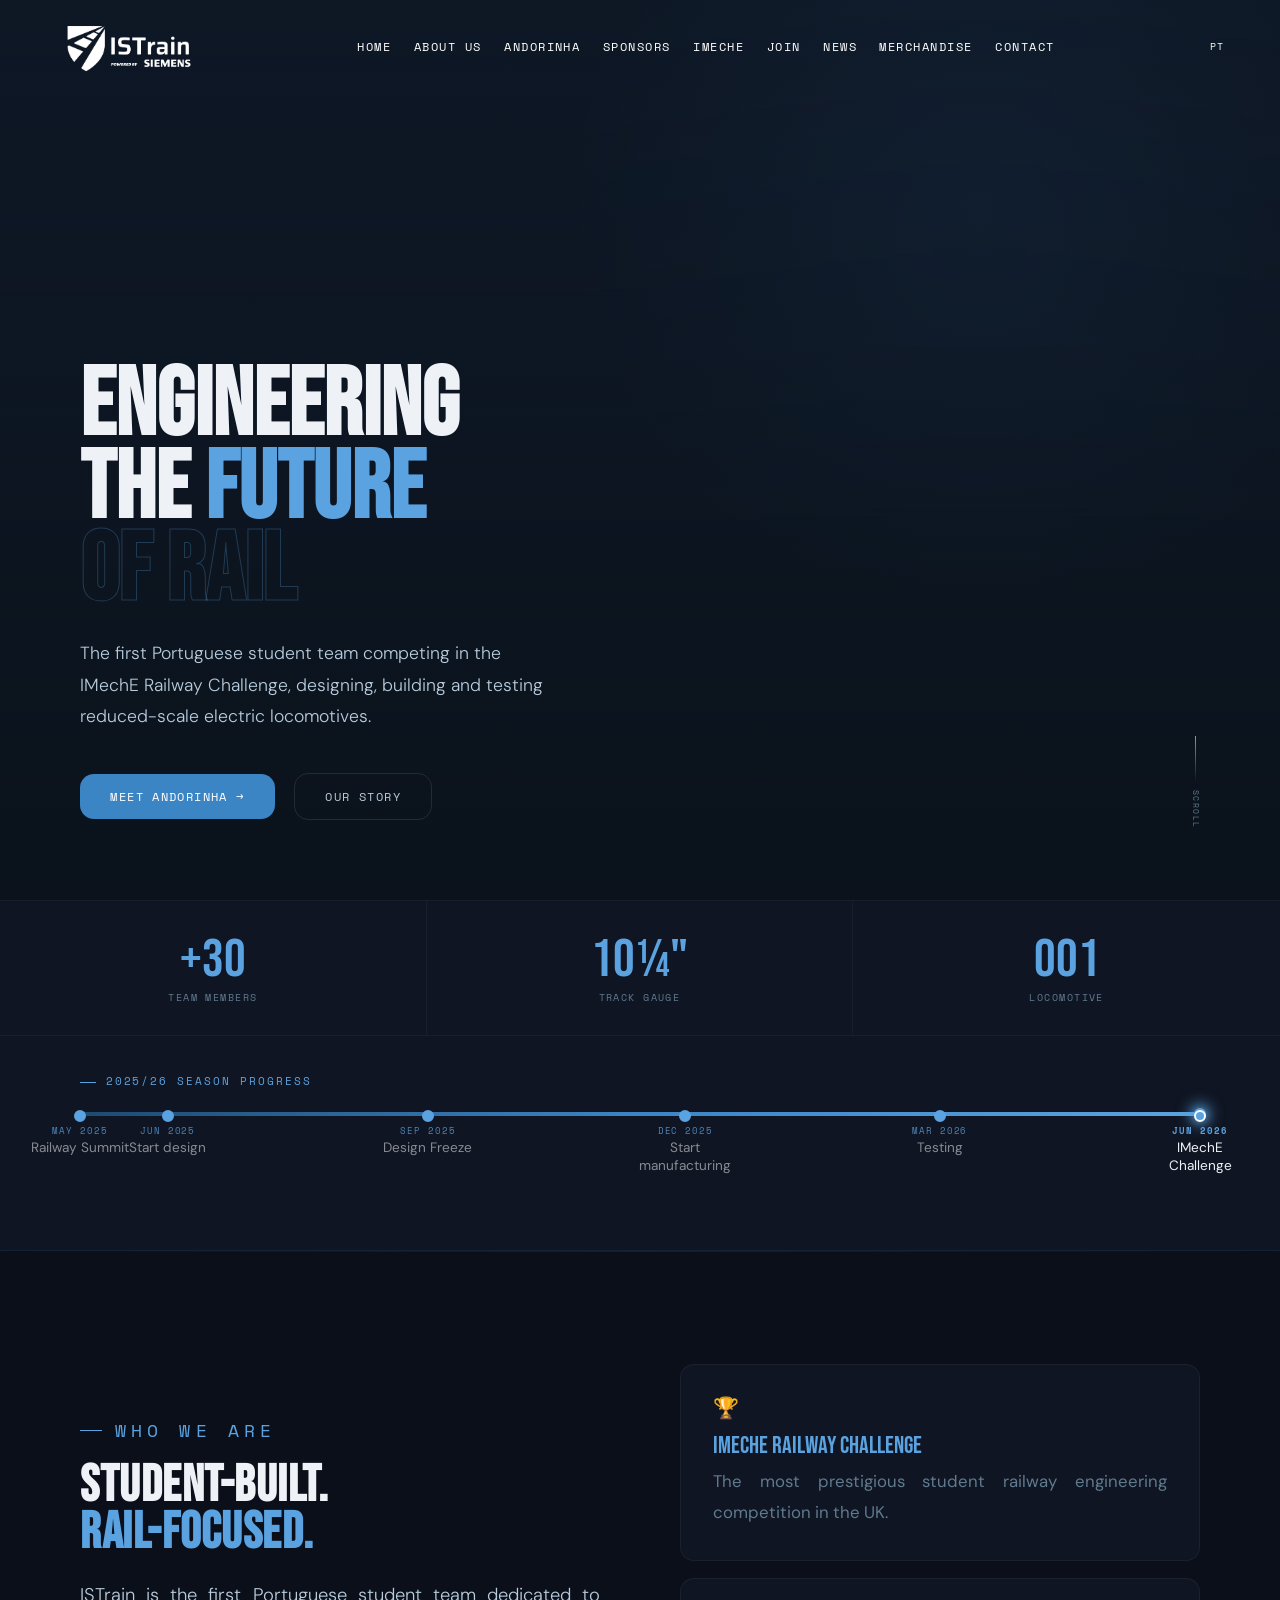
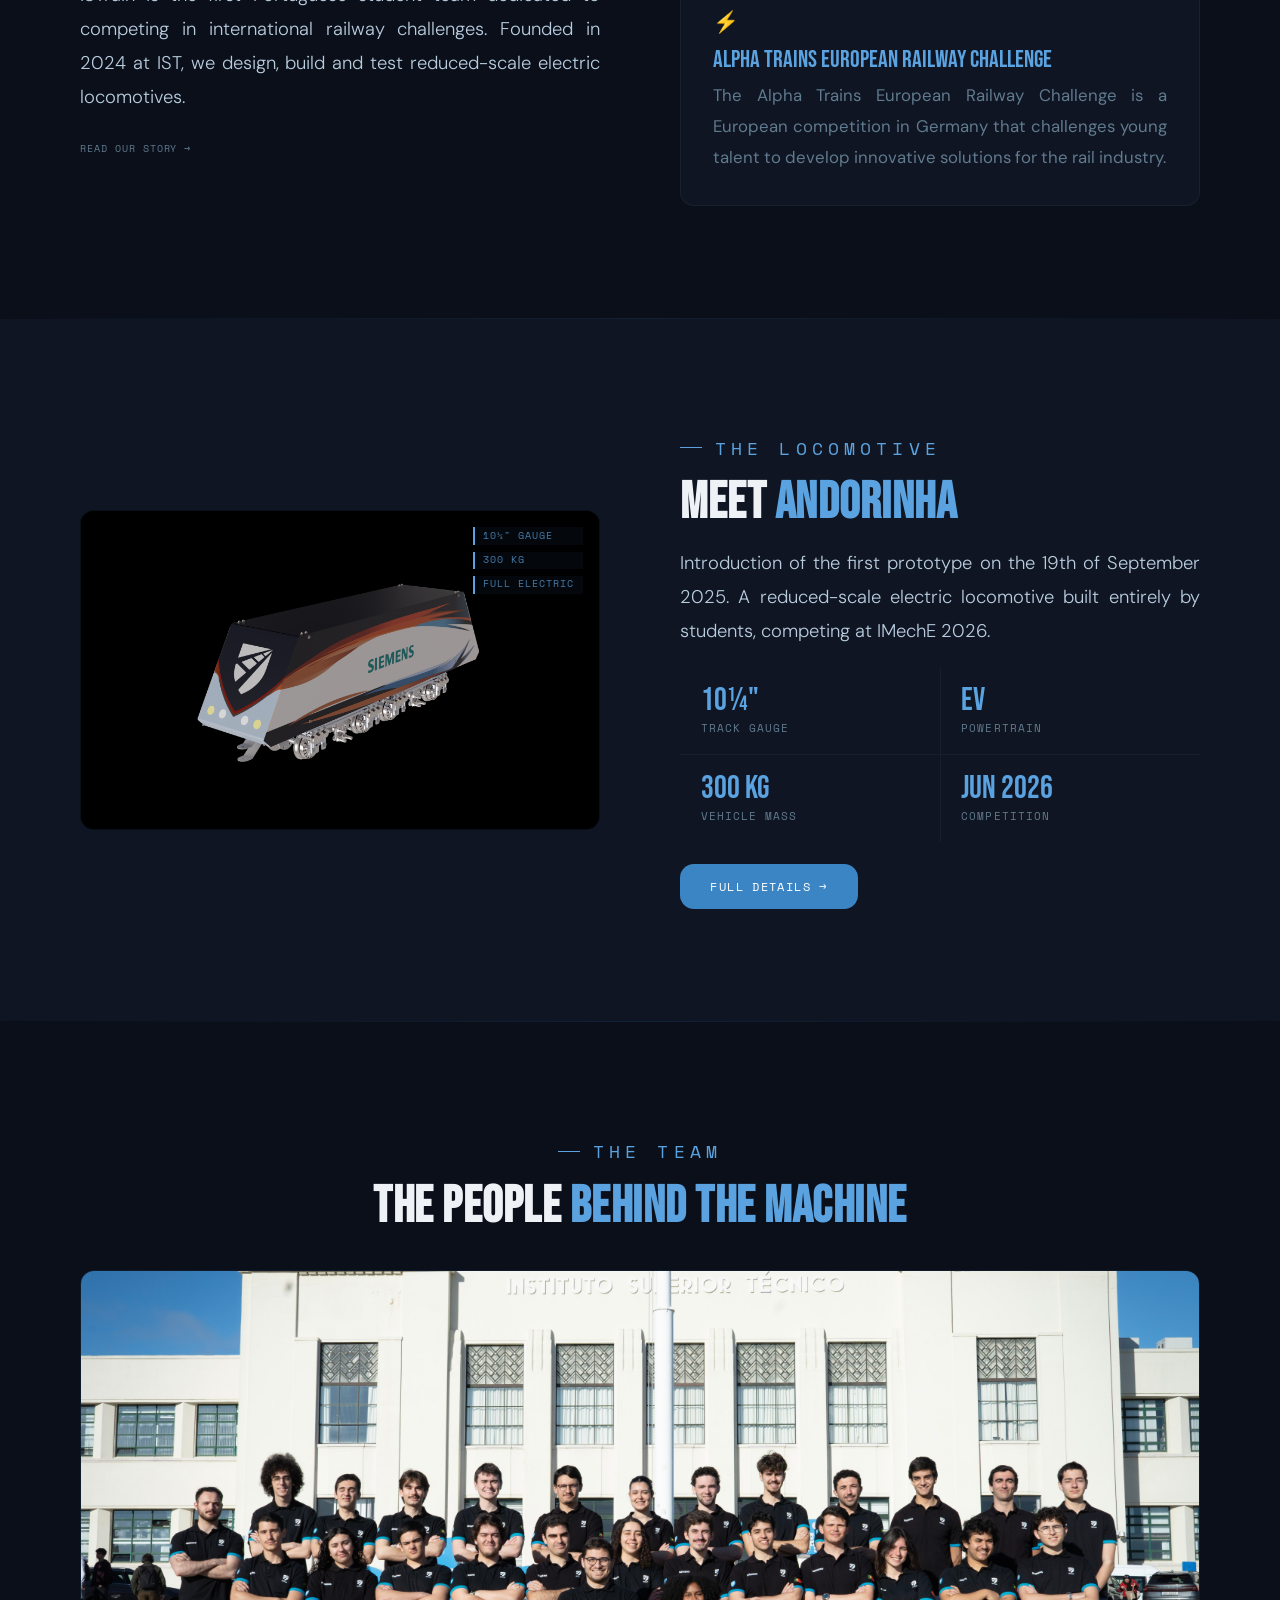
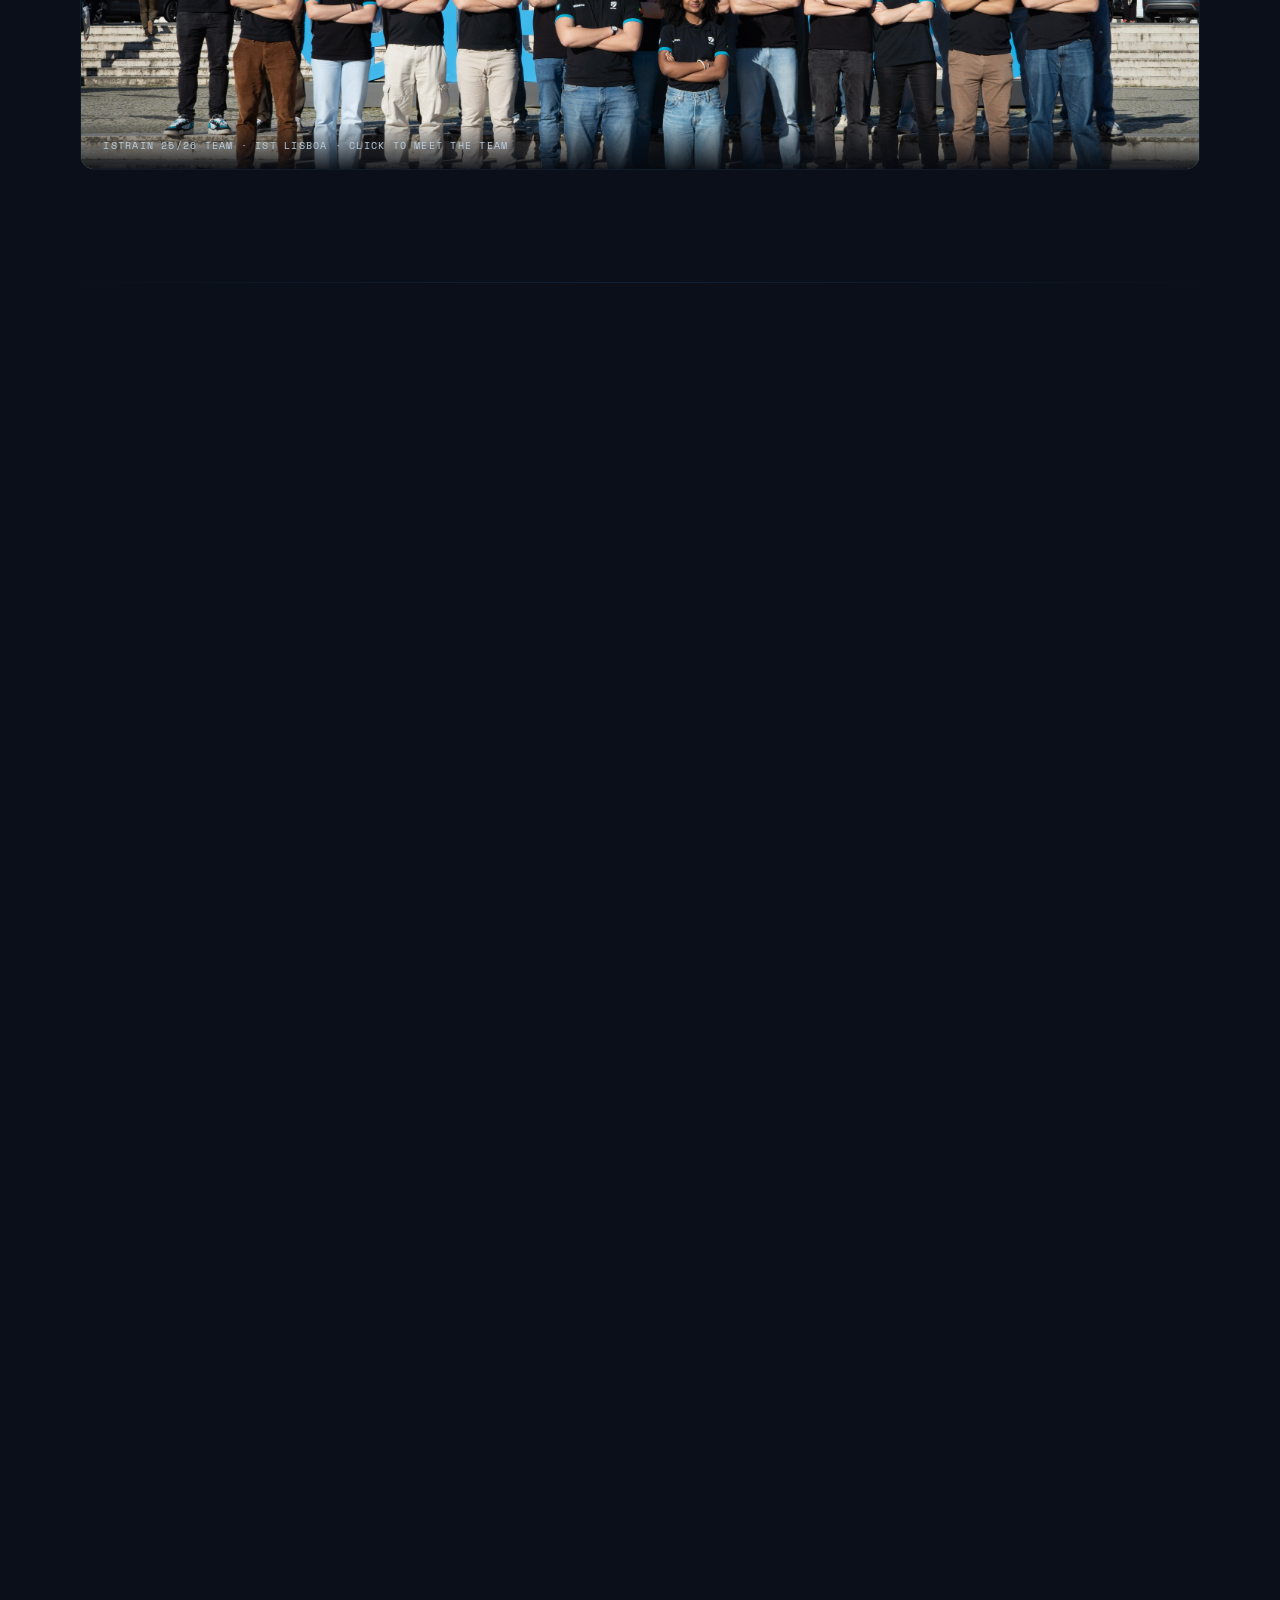
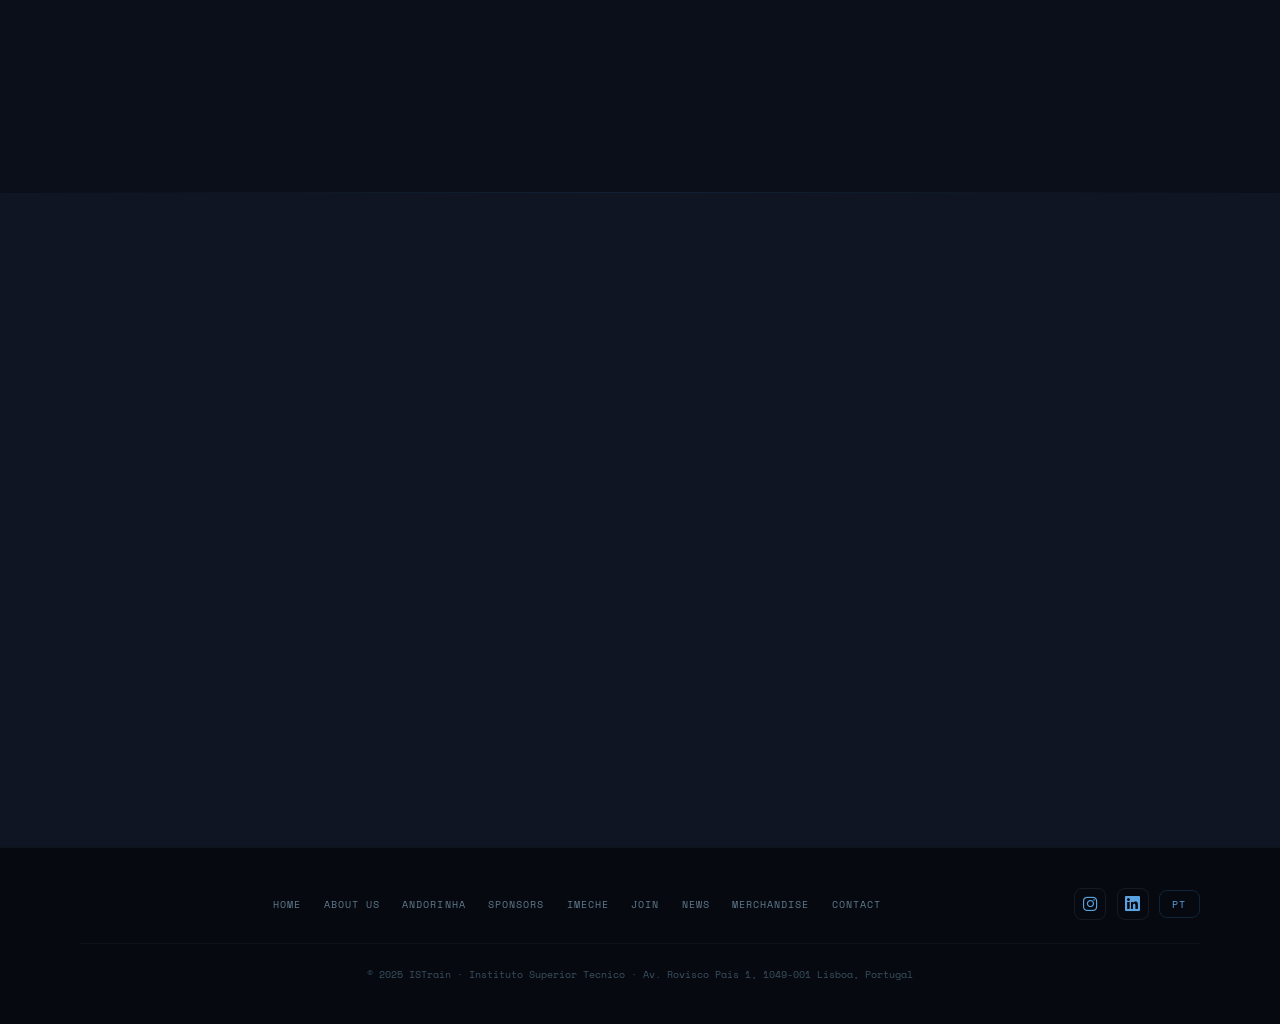
==== commit 5ae70bea: "Hero Join" ====
--- a/index.html
+++ b/index.html
@@ -71,7 +71,7 @@
 </div><div style="height:1px;background:linear-gradient(90deg,transparent,rgba(60,133,197,.16),transparent)"></div><div class="spsec"><div class="rv" style="margin-bottom:2.5rem"><p class="ey" data-en="Partners" data-pt="Parceiros">Partners</p><h2 class="h1">Our <span class="b" data-en="Sponsors" data-pt="Patrocinadores">Sponsors</span></h2></div>
 
 <div class="tr rv" style="transition-delay:0s">
-  <div class="trh"><span class="tp tppt">&#10022; Platinum</span><div class="tlx tlpt"></div></div>
+  <div class="trh"><span class="tp tppt">Platinum</span><div class="tlx tlpt"></div></div>
   <div class="sp-row">
     <a href="https://www.mobility.siemens.com/global/en.html" target="_blank" class="sp-item pt-sz hpt">
       <img src="Sponsors/Siemens.png" alt="Siemens">
@@ -80,7 +80,7 @@
 </div>
 
 <div class="tr rv" style="transition-delay:0.08s">
-  <div class="trh"><span class="tp tpfo">&#9672; Founding</span><div class="tlx tlfo"></div></div>
+  <div class="trh"><span class="tp tpfo">Founding</span><div class="tlx tlfo"></div></div>
   <div class="sp-row">
     <a href="https://pt.ferrovia.pt/" target="_blank" class="sp-item fo-sz hfo">
       <img src="Sponsors/PFP.png" alt="PFP">
@@ -89,34 +89,22 @@
 </div>
 
 <div class="tr rv" style="transition-delay:0.16s">
-  <div class="trh"><span class="tp tpgo">&#9670; Gold</span><div class="tlx tlgo"></div></div>
-  <div class="sp-row">
-
-    <a href="https://www.cp.pt/info/en/institutional/" target="_blank" class="sp-item go-sz hgo">
-      <img src="Sponsors/CP.png" alt="CP">
-    </a>
-
-    <a href="https://www.4x4mt.pt/" target="_blank" class="sp-item go-sz hgo">
-      <img src="Sponsors/4x4 Multitrabalhos.png" alt="4x4 Multitrabalhos">
-    </a>
-
-    <a href="https://www.mcg.pt/" target="_blank" class="sp-item go-sz hgo">
-      <img src="Sponsors/MCG.png" alt="MCG">
-    </a>
-
-    <a href="https://www.santander.pt/" target="_blank" class="sp-item go-sz hgo">
-      <img src="Sponsors/Santander.jpg" alt="Santander Universidades">
-    </a>
-
-    <a href="https://www.cadflow.pt/" target="_blank" class="sp-item go-sz hgo">
-      <img src="Sponsors/Cadlow.png" alt="Cadflow">
-    </a>
-
-  </div>
+<div class="trh"><span class="tp tpgo">Gold</span><div class="tlx tlgo"></div></div>
+
+<div class="sp-row" style="display: flex; justify-content: center; gap: 1.5rem; margin-bottom: 1.5rem;">
+  <a href="https://www.cp.pt/info/en/institutional/" target="_blank" class="sp-item go-sz hgo"><img src="Sponsors/CP.png" alt="CP"></a>
+  <a href="https://www.4x4mt.pt/" target="_blank" class="sp-item go-sz hgo"><img src="Sponsors/4x4 Multitrabalhos.png" alt="4x4 Multitrabalhos"></a>
+  <a href="https://www.mcg.pt/" target="_blank" class="sp-item go-sz hgo"><img src="Sponsors/MCG.png" alt="MCG"></a>
+</div>
+
+<div class="sp-row" style="display: flex; justify-content: center; gap: 1.5rem;">
+  <a href="https://www.santander.pt/" target="_blank" class="sp-item go-sz hgo"><img src="Sponsors/Santander.jpg" alt="Santander Universidades"></a>
+  <a href="https://www.cadflow.pt/" target="_blank" class="sp-item go-sz hgo"><img src="Sponsors/Cadlow.png" alt="Cadflow"></a>
+</div>
 </div>
 
 <div class="tr rv" style="transition-delay:0.24s">
-  <div class="trh"><span class="tp tpsi">&#9658; Silver</span><div class="tlx tlsi"></div></div>
+  <div class="trh"><span class="tp tpsi">Silver</span><div class="tlx tlsi"></div></div>
   <div class="sp-row">
 
     <a href="https://www.coficab.pt/" target="_blank" class="sp-item si-sz hsi">
@@ -137,12 +125,15 @@
 </div>
 
 <div class="tr rv" style="transition-delay:0.32s">
-  <div class="trh"><span class="tp tpin">&#9632; Institutional</span><div class="tlx tlin"></div></div>
+  <div class="trh"><span class="tp tpin">Institutional</span><div class="tlx tlin"></div></div>
   <div class="sp-row">
 
     <a href="https://aeist.pt/" target="_blank" class="sp-item in-sz hin">
       <img src="Sponsors/Aeist.png" alt="AEIST">
     </a>
+    <a href="https://tecnico.ulisboa.pt/pt/" target="_blank" class="sp-item in-sz hin">
+    <img src="Sponsors/Tecnico.png" alt="Técnico Lisboa">
+</a>
 
     <a href="https://www.idmec.tecnico.ulisboa.pt/" target="_blank" class="sp-item in-sz hin idmec-logo">
       <img src="Sponsors/Idmec.png" alt="IDMEC">
@@ -316,29 +307,33 @@
 </div>
   <div class="spsec">
     <div class="tr rv" style="transition-delay:0s">
-      <div class="trh"><span class="tp tppt">&#10022; Platinum</span><div class="tlx tlpt"></div></div>
+      <div class="trh"><span class="tp tppt">Platinum</span><div class="tlx tlpt"></div></div>
       <div class="sp-row">
         <a href="https://www.mobility.siemens.com/global/en.html" target="_blank" class="sp-item pt-sz hpt"><img src="Sponsors/Siemens.png" alt="Siemens"></a>
       </div>
     </div>
     <div class="tr rv" style="transition-delay:0.08s">
-      <div class="trh"><span class="tp tpfo">&#9672; Founding</span><div class="tlx tlfo"></div></div>
+      <div class="trh"><span class="tp tpfo">Founding</span><div class="tlx tlfo"></div></div>
       <div class="sp-row">
         <a href="https://pt.ferrovia.pt/" target="_blank" class="sp-item fo-sz hfo"><img src="Sponsors/PFP.png" alt="PFP"></a>
       </div>
     </div>
     <div class="tr rv" style="transition-delay:0.16s">
-      <div class="trh"><span class="tp tpgo">&#9670; Gold</span><div class="tlx tlgo"></div></div>
-      <div class="sp-row">
-        <a href="https://www.cp.pt/info/en/institutional/" target="_blank" class="sp-item go-sz hgo"><img src="Sponsors/CP.png" alt="CP"></a>
-        <a href="https://www.4x4mt.pt/" target="_blank" class="sp-item go-sz hgo"><img src="Sponsors/4x4 Multitrabalhos.png" alt="4x4 Multitrabalhos"></a>
-        <a href="https://www.mcg.pt/" target="_blank" class="sp-item go-sz hgo"><img src="Sponsors/MCG.png" alt="MCG"></a>
-        <a href="https://www.santander.pt/" target="_blank" class="sp-item go-sz hgo"><img src="Sponsors/Santander.jpg" alt="Santander Universidades"></a>
-        <a href="https://www.cadflow.pt/" target="_blank" class="sp-item go-sz hgo"><img src="Sponsors/Cadlow.png" alt="Cadflow"></a>
-      </div>
+      <div class="trh"><span class="tp tpgo">Gold</span><div class="tlx tlgo"></div></div>
+
+<div class="sp-row" style="display: flex; justify-content: center; gap: 1.5rem; margin-bottom: 1.5rem;">
+  <a href="https://www.cp.pt/info/en/institutional/" target="_blank" class="sp-item go-sz hgo"><img src="Sponsors/CP.png" alt="CP"></a>
+  <a href="https://www.4x4mt.pt/" target="_blank" class="sp-item go-sz hgo"><img src="Sponsors/4x4 Multitrabalhos.png" alt="4x4 Multitrabalhos"></a>
+  <a href="https://www.mcg.pt/" target="_blank" class="sp-item go-sz hgo"><img src="Sponsors/MCG.png" alt="MCG"></a>
+</div>
+
+<div class="sp-row" style="display: flex; justify-content: center; gap: 1.5rem;">
+  <a href="https://www.santander.pt/" target="_blank" class="sp-item go-sz hgo"><img src="Sponsors/Santander.jpg" alt="Santander Universidades"></a>
+  <a href="https://www.cadflow.pt/" target="_blank" class="sp-item go-sz hgo"><img src="Sponsors/Cadlow.png" alt="Cadflow"></a>
+</div>
     </div>
     <div class="tr rv" style="transition-delay:0.24s">
-      <div class="trh"><span class="tp tpsi">&#9658; Silver</span><div class="tlx tlsi"></div></div>
+      <div class="trh"><span class="tp tpsi">Silver</span><div class="tlx tlsi"></div></div>
       <div class="sp-row">
         <a href="https://www.coficab.pt/" target="_blank" class="sp-item si-sz hsi"><img src="Sponsors/Coficab.png" alt="Coficab"></a>
         <a href="https://mauser.pt/" target="_blank" class="sp-item si-sz hsi mauser-logo"><img src="Sponsors/Mauser.png" alt="Mauser"></a>
@@ -349,9 +344,12 @@
       </div>
     </div>
     <div class="tr rv" style="transition-delay:0.32s">
-      <div class="trh"><span class="tp tpin">&#9632; Institutional</span><div class="tlx tlin"></div></div>
+      <div class="trh"><span class="tp tpin">Institutional</span><div class="tlx tlin"></div></div>
       <div class="sp-row">
         <a href="https://aeist.pt/" target="_blank" class="sp-item in-sz hin"><img src="Sponsors/Aeist.png" alt="AEIST"></a>
+        <a href="https://tecnico.ulisboa.pt/pt/" target="_blank" class="sp-item in-sz hin">
+    <img src="Sponsors/Tecnico.png" alt="Técnico Lisboa">
+</a>
         <a href="https://www.idmec.tecnico.ulisboa.pt/" target="_blank" class="sp-item in-sz hin idmec-logo"><img src="Sponsors/Idmec.png" alt="IDMEC"></a>
       </div>
     </div>
@@ -387,7 +385,7 @@
   <div class="sec" style="background:var(--dark2)"><div class="g2t">
   <div class="rl">
   <p class="ey" data-en="About the Challenge" data-pt="Sobre o Desafio">About the Challenge</p>
-  <h2 class="h1" style="margin-bottom:1.2rem" data-en="What is <span class='b'>IMechE?</span>" data-pt="O que e o <span class='b'>IMechE?</span>">What is <span class="b">IMechE?</span></h2>
+  <h2 class="h1" style="margin-bottom:1.2rem" data-en="What is the <span class='b'>IMechE Railway Challenge?</span>" data-pt="O que é o <span class='b'>IMechE Railway Challenge?</span>">What is the <span class="b">IMechE Railway Challenge?</span></h2>
   
   <p style="color:var(--off);font-weight:300;margin-bottom:1rem;text-align:justify" data-en="The Institution of Mechanical Engineers Railway Challenge is one of the most demanding student engineering competitions in the railway sector." data-pt="O IMechE Railway Challenge e organizado pela Institution of Mechanical Engineers uma das competicoes de engenharia estudantil mais exigentes do setor ferroviario.">
     The <a href="https://www.imeche.org/events/challenges/railway-challenge" target="_blank" style="color:var(--bl);cursor:pointer;">IMechE Railway Challenge</a> is one of the most demanding student engineering competitions in the railway sector.
@@ -455,43 +453,60 @@
       </div>
     </div>
   </div></div>
-</div><div class="page" id="page-join">
-  <div class="pb"><div class="pbg"></div><p class="pbl" data-en="Join the Team" data-pt="Juntar a Equipa">Join the Team</p><h1 data-en="Join <span>ISTrain</span>" data-pt="Juntar-se ao <span>ISTrain</span>">Join <span>ISTrain</span></h1><div class="pbl2"></div></div>
+</div>
+
+<div class="page" id="page-join">
+  
+  <div class="pb" style="position:relative;padding:0;min-height:70vh;display:flex;flex-direction:column;justify-content:flex-end;overflow:hidden">
+    <div class="pbg" style="position:absolute;inset:0;background-image:url('join/Railwaytrack.jpg');background-size:cover;background-position:center;background-repeat:no-repeat;"></div>
+    
+    <div style="position:absolute;inset:0;overflow:hidden">
+      <div style="position:absolute;inset:0;background:linear-gradient(to top, var(--black) 0%, rgba(6,9,15,.6) 60%, transparent 100%)"></div>
+    </div>
+    
+    <div style="position:relative;z-index:1;padding:3rem 5rem 3.5rem">
+      <p class="pbl" data-en="Join the Team" data-pt="Juntar a Equipa">Join the Team</p>
+      <h1 data-en="Join <span>ISTrain</span>" data-pt="Juntar-se ao <span>ISTrain</span>">Join <span>ISTrain</span></h1>
+    </div>
+    
+    <div class="pbl2"></div>
+  </div>
+
   <div class="sec" style="background:var(--dark)">
     <p class="rv" style="color:var(--off);font-weight:300;margin-bottom:3.5rem;text-align:justify" data-en=" We are looking for students passionate about railway engineering, innovation, and sustainable mobility. Joining means hands-on projects, cross-disciplinary collaboration, and contributing to a locomotive evaluated on an international stage." data-pt="Procuramos estudantes do IST apaixonados pela engenharia ferroviaria, inovacao e mobilidade sustentavel. Juntar-se significa projetos praticos, colaboracao multidisciplinar e contribuir para uma locomotiva avaliada num palco internacional.">We are looking for IST students passionate about railway engineering, innovation, and sustainable mobility. Joining means hands-on projects, cross-disciplinary collaboration, and contributing to a locomotive evaluated on an international stage.</p>
+    
     <div class="g3" id="jdg" style="margin-bottom:3.5rem"></div>
+    
     <div style="border:1px solid rgba(60,133,197,.16); padding:3rem; background:linear-gradient(135deg,rgba(30,74,114,.18),transparent); border-radius:var(--r);">
-  
-  <h3 style="font-family:Bebas Neue,sans-serif; font-size:2rem; margin-bottom:1.4rem" data-en="Apply to Join ISTrain" data-pt="Candidatura ao ISTrain">Apply to Join ISTrain</h3>
-  
-  <div style="width: 100%;">
-    
-    <p style="color:var(--off); font-weight:300; line-height:1.8; text-align:left; margin-bottom:2rem; width: 100%;" 
-       data-en="Applications are announced on our social media — reach out via email or social channels to join the team." 
-       data-pt="As candidaturas são anunciadas nas nossas redes sociais — contacte-nos por e-mail of através das redes sociais para se juntar à equipa.">
-      Applications are announced on our social media — reach out via email or social channels to join the team.
-    </p>
-
-    <div style="display: grid; grid-template-columns: repeat(auto-fit, minmax(220px, 1fr)); gap: 1rem; width: 100%;">
+      <h3 style="font-family:Bebas Neue,sans-serif; font-size:2rem; margin-bottom:1.4rem" data-en="Apply to Join ISTrain" data-pt="Candidatura ao ISTrain">Apply to Join ISTrain</h3>
       
-      <a href="https://www.instagram.com/istrain_lisboa/" target="_blank" class="btn bs" 
-         style="text-decoration:none; display:flex; align-items:center; justify-content:center; margin:0;" 
-         data-en="Follow on Instagram" data-pt="Seguir no Instagram">
-        Follow on Instagram
-      </a>
-
-      <a href="https://www.linkedin.com/company/istrainlisboa/" target="_blank" class="btn bs" 
-         style="text-decoration:none; display:flex; align-items:center; justify-content:center; margin:0; background:rgba(60,133,197,0.15); border:1px solid rgba(60,133,197,0.3);" 
-         data-en="Connect on LinkedIn" data-pt="Conectar no LinkedIn">
-        Connect on LinkedIn
-      </a>
-
-      <a href="mailto:istrain@tecnico.ulisboa.pt" class="btn" 
-         style="text-decoration:none; display:flex; align-items:center; justify-content:center; margin:0; background:transparent; border:1px solid var(--off); color:var(--off);" 
-         data-en="Contact via Email" data-pt="Contactar por E-mail">
-        Contact via Email
-      </a>
-
+      <div style="width: 100%;">
+        <p style="color:var(--off); font-weight:300; line-height:1.8; text-align:left; margin-bottom:2rem; width: 100%;" 
+           data-en="Applications are announced on our social media — reach out via email or social channels to join the team." 
+           data-pt="As candidaturas são anunciadas nas nossas redes sociais — contacte-nos por e-mail of através das redes sociais para se juntar à equipa.">
+          Applications are announced on our social media — reach out via email or social channels to join the team.
+        </p>
+
+        <div style="display: grid; grid-template-columns: repeat(auto-fit, minmax(220px, 1fr)); gap: 1rem; width: 100%;">
+          <a href="https://www.instagram.com/istrain_lisboa/" target="_blank" class="btn bs" 
+             style="text-decoration:none; display:flex; align-items:center; justify-content:center; margin:0;" 
+             data-en="Follow on Instagram" data-pt="Seguir no Instagram">
+            Follow on Instagram
+          </a>
+
+          <a href="https://www.linkedin.com/company/istrainlisboa/" target="_blank" class="btn bs" 
+             style="text-decoration:none; display:flex; align-items:center; justify-content:center; margin:0; background:rgba(60,133,197,0.15); border:1px solid rgba(60,133,197,0.3);" 
+             data-en="Connect on LinkedIn" data-pt="Conectar no LinkedIn">
+            Connect on LinkedIn
+          </a>
+
+          <a href="mailto:istrain@tecnico.ulisboa.pt" class="btn" 
+             style="text-decoration:none; display:flex; align-items:center; justify-content:center; margin:0; background:transparent; border:1px solid var(--off); color:var(--off);" 
+             data-en="Contact via Email" data-pt="Contactar por E-mail">
+            Contact via Email
+          </a>
+        </div>
+      </div>
     </div>
   </div>
 </div>
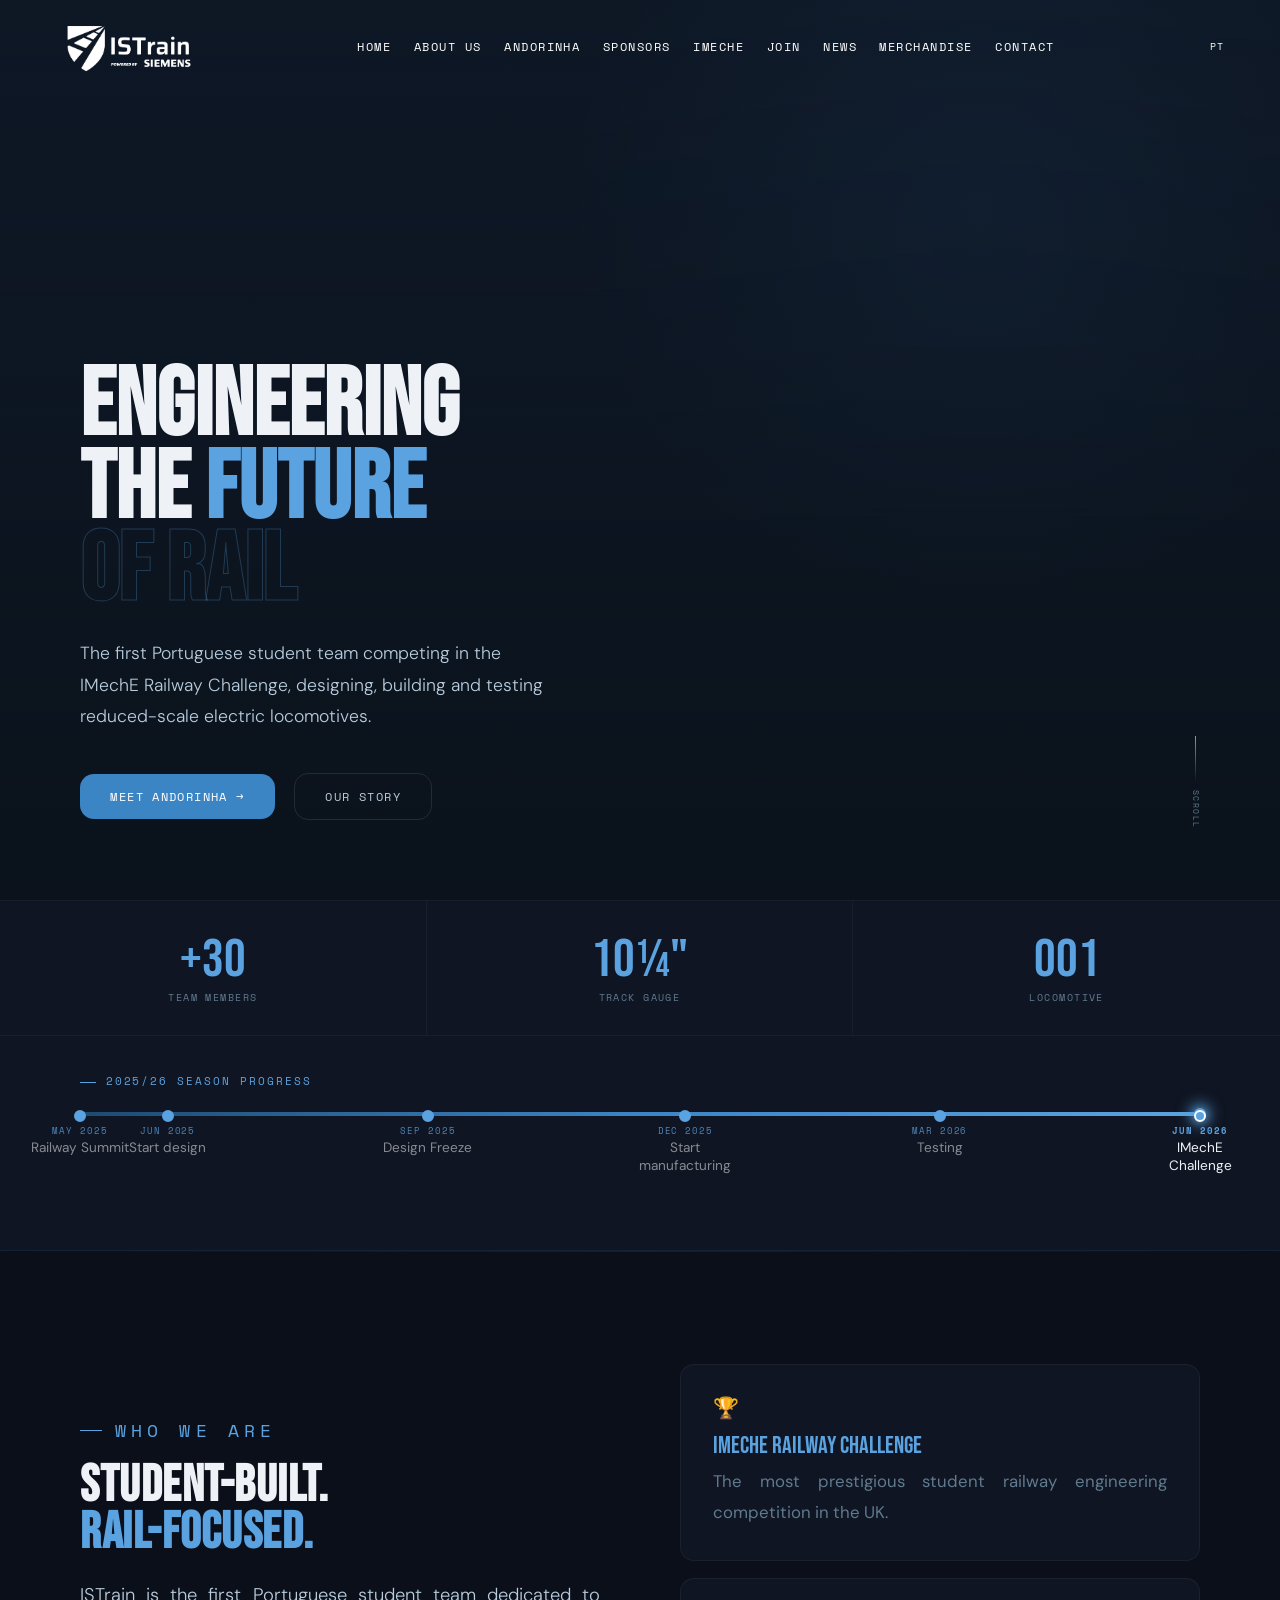
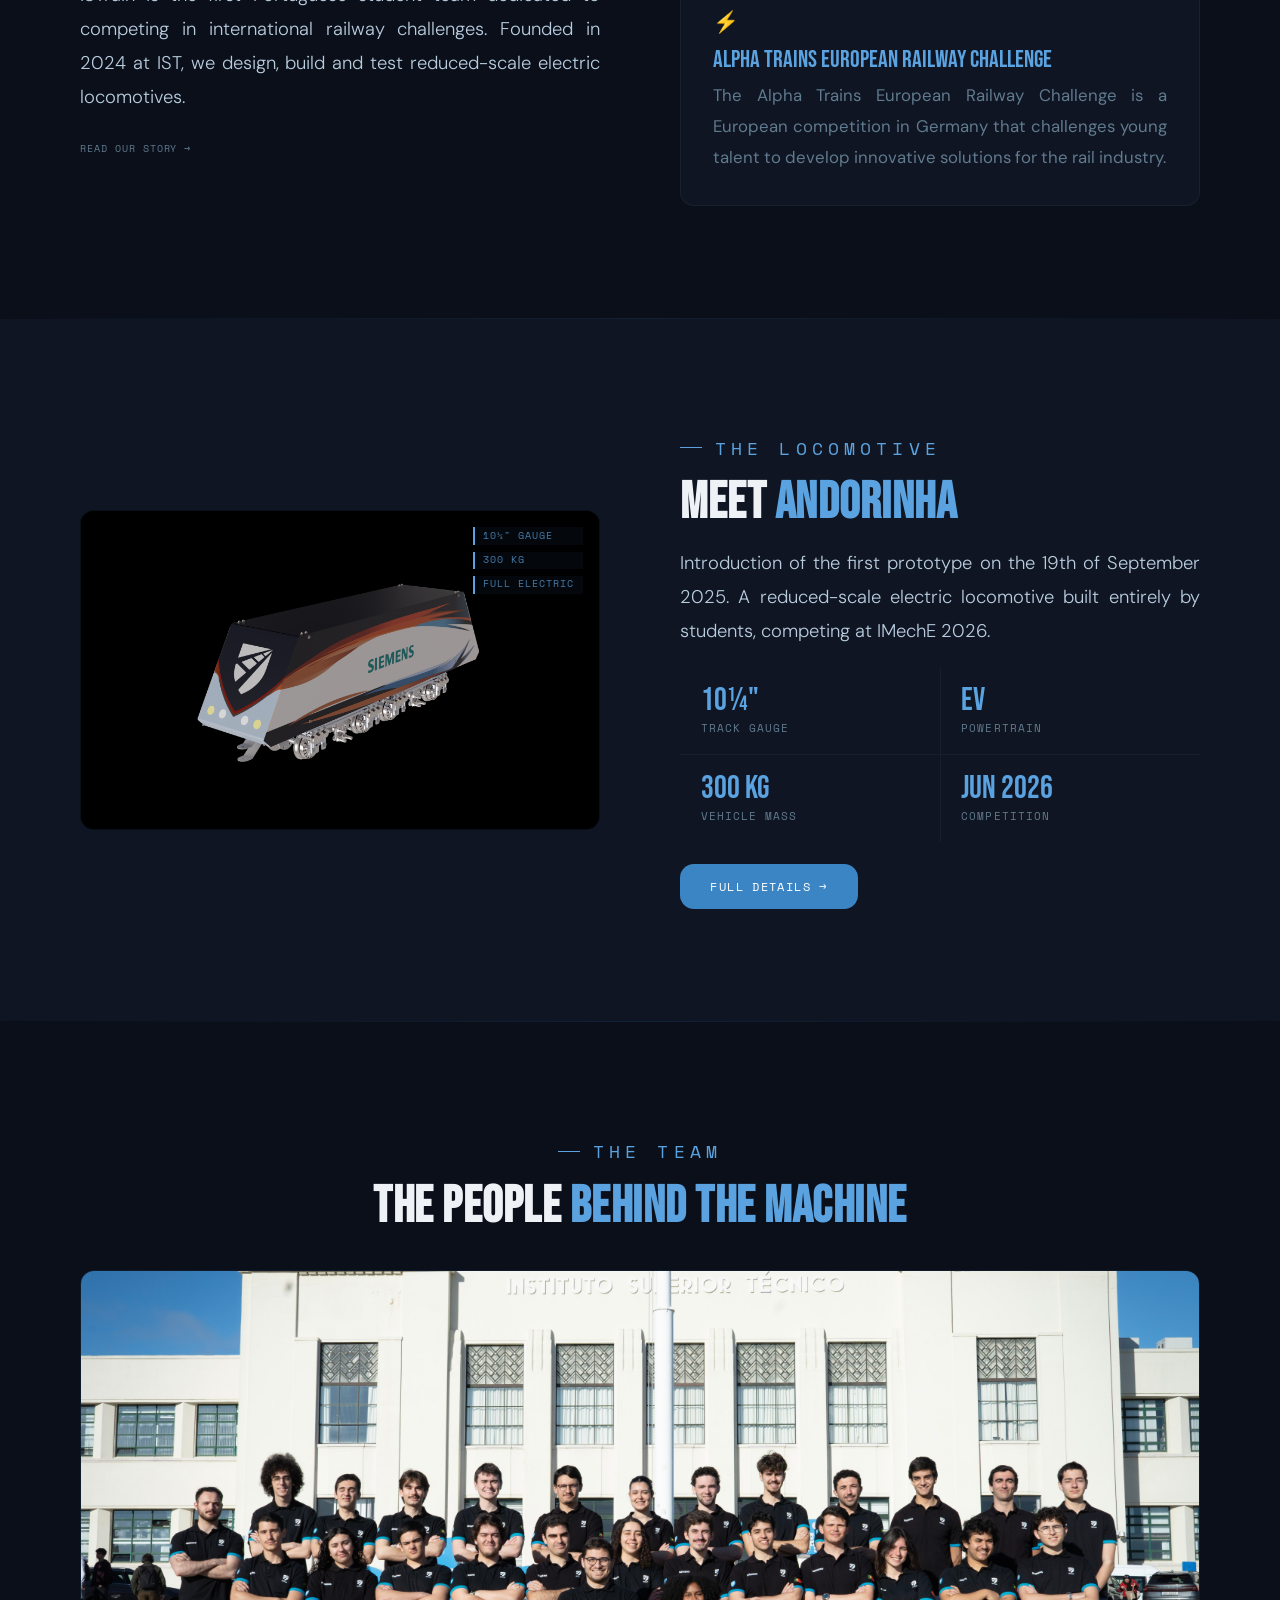
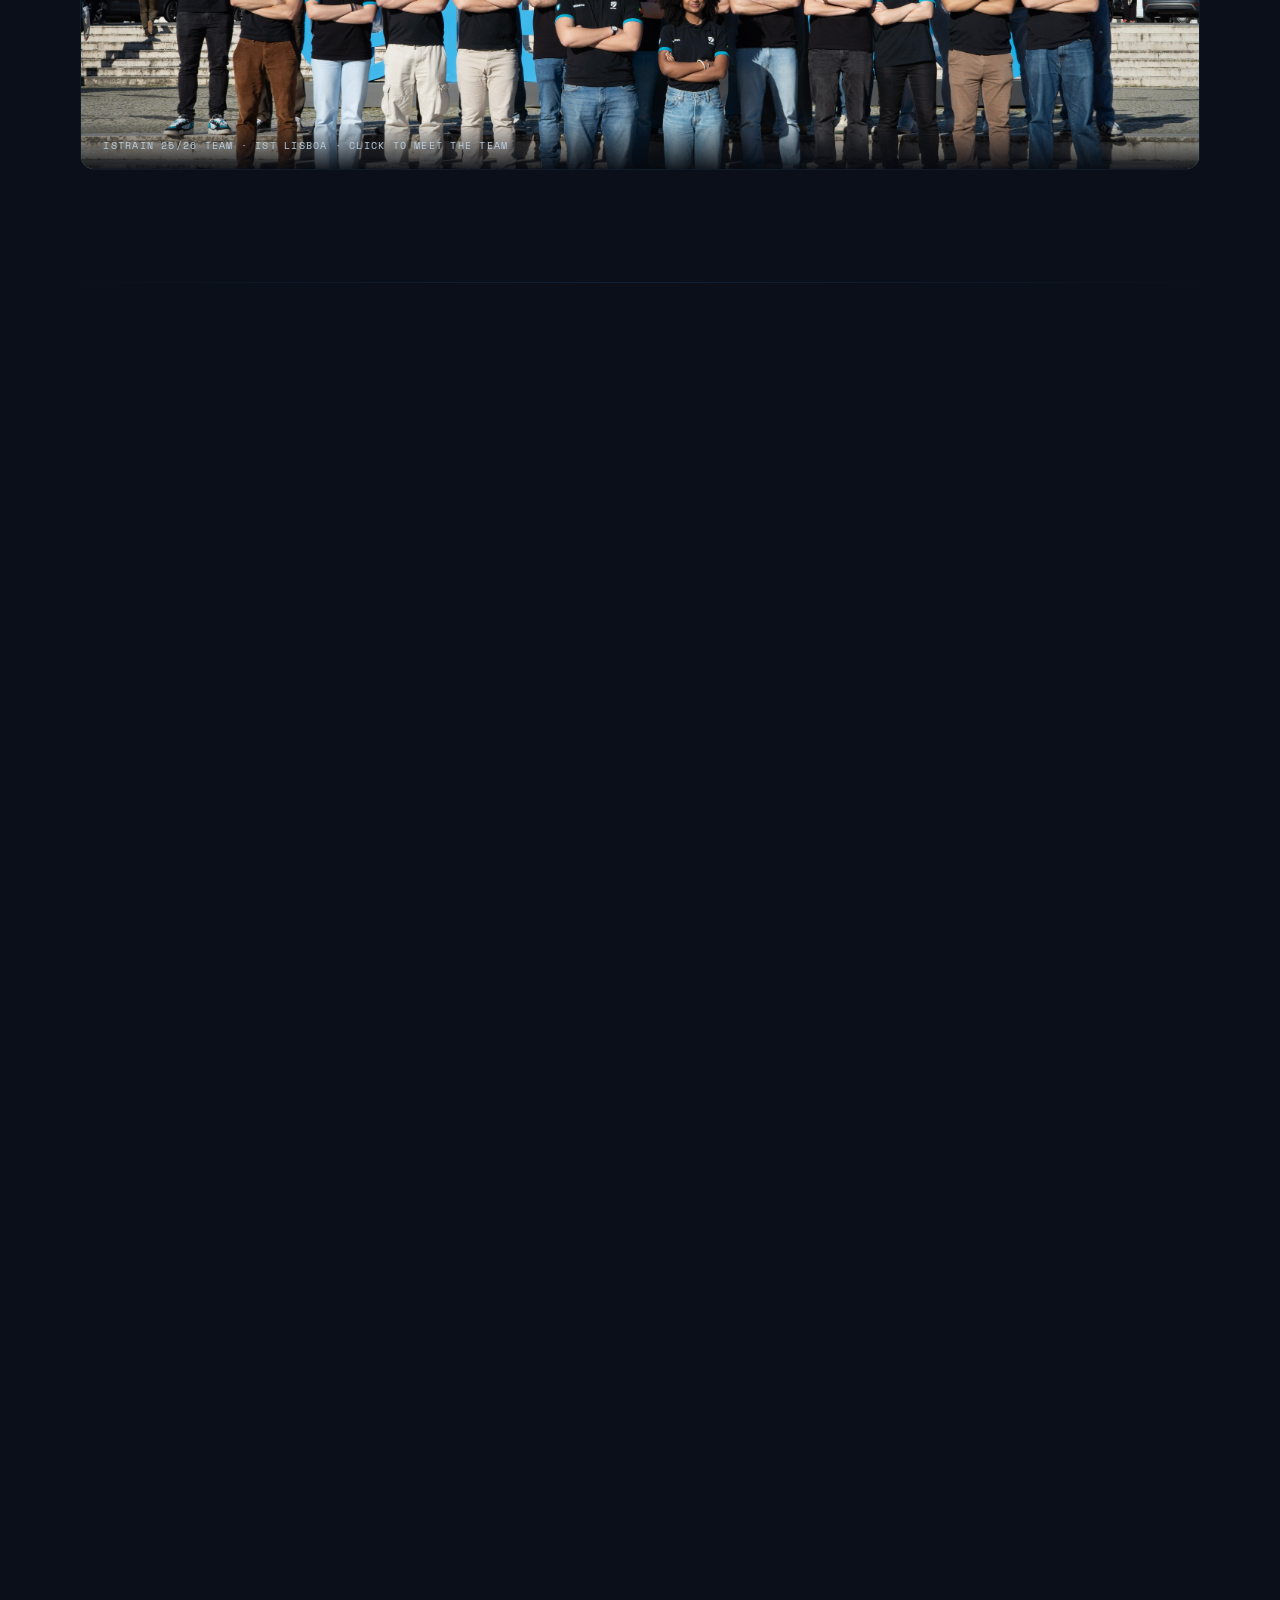
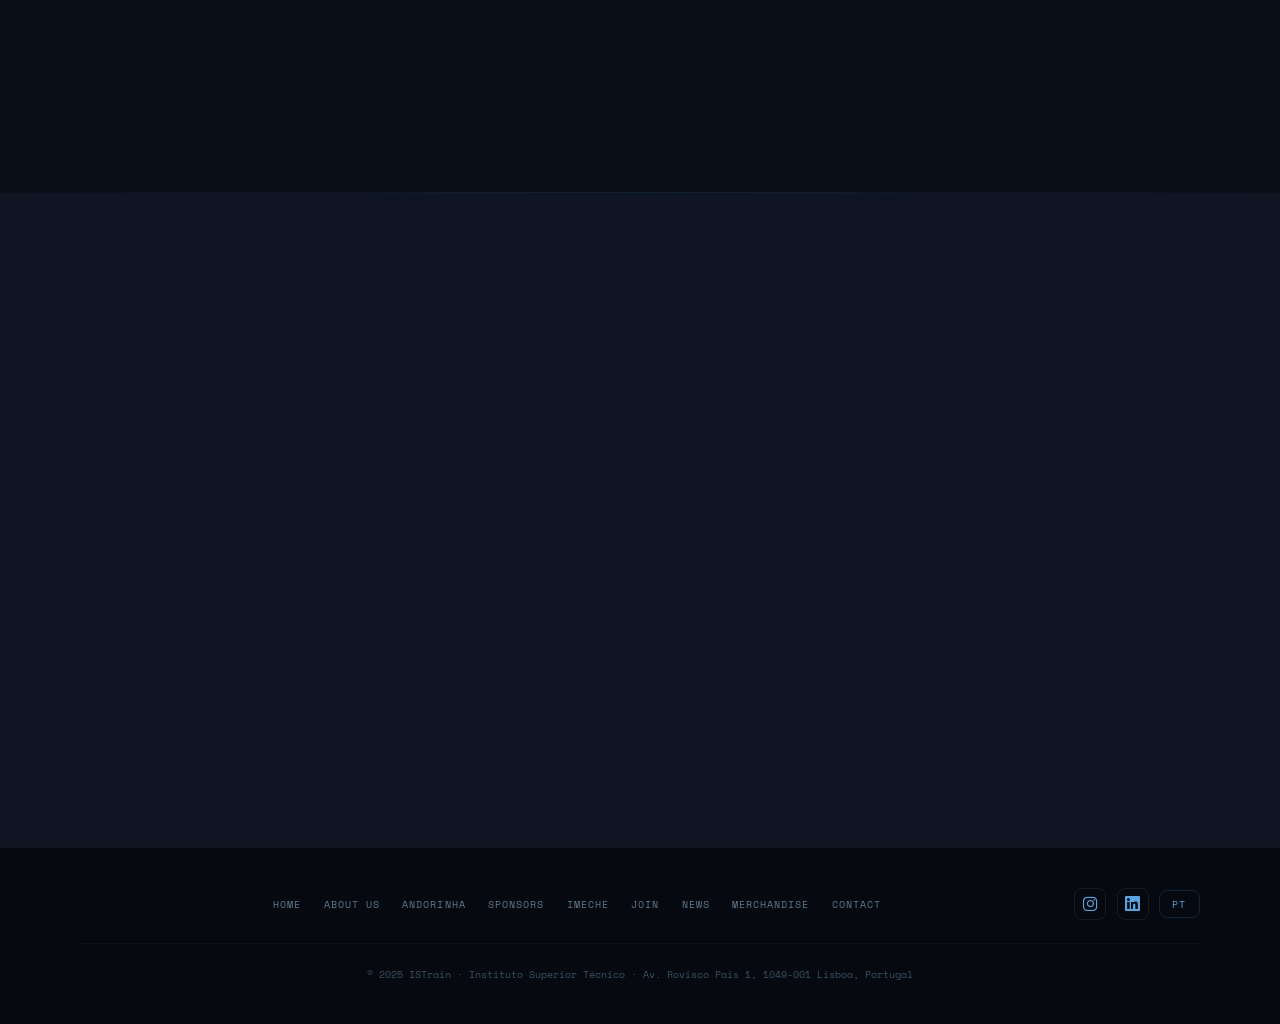
==== commit 4704ad20: "PT Translation" ====
--- a/index.html
+++ b/index.html
@@ -1,36 +1,36 @@
 <!DOCTYPE html><html lang="en"><head><meta charset="UTF-8"><meta name="viewport" content="width=device-width,initial-scale=1.0"><title>ISTrain</title>    <link rel="stylesheet" href="styles.css">    <link rel="stylesheet" href="https://cdnjs.cloudflare.com/ajax/libs/font-awesome/6.4.0/css/all.min.css">
   <script type="module" src="https://unpkg.com/@google/model-viewer/dist/model-viewer.min.js"></script>
-</head><body><div id="cur"></div><div id="curR"></div><div class="mover" id="dmod"><div class="modal"><button class="mcl" id="mcl">&#x2715;</button><div id="mbody"></div></div></div><div class="mob-nav" id="mobnav"><button class="cx" id="cx">&#x2715;</button><a onclick="go('home')" data-en="Home" data-pt="Inicio">Home</a><a onclick="go('about')" data-en="About Us" data-pt="Sobre Nos">About Us</a><a onclick="go('locomotive')" data-en="Andorinha" data-pt="Andorinha">Andorinha</a><a onclick="go('sponsors')" data-en="Sponsors" data-pt="Patrocinadores">Sponsors</a><a onclick="go('imeche')" data-en="IMechE" data-pt="IMechE">IMechE</a><a onclick="go('join')" data-en="Join" data-pt="Juntar">Join</a><a onclick="go('news')" data-en="News" data-pt="Noticias">News</a><a onclick="go('merch')" data-en="Merchandise" data-pt="Merchandising">Merchandise</a><a onclick="go('contact')" data-en="Contact" data-pt="Contacto">Contact</a><button class="npt" id="mob-lang-btn" onclick="toggleLang()" style="margin-top:.5rem"> PT</button></div><nav id="nav"><div class="nlogo" onclick="go('home')" style="cursor:pointer; display:flex; align-items:center;">
+</head><body><div id="cur"></div><div id="curR"></div><div class="mover" id="dmod"><div class="modal"><button class="mcl" id="mcl">&#x2715;</button><div id="mbody"></div></div></div><div class="mob-nav" id="mobnav"><button class="cx" id="cx">&#x2715;</button><a onclick="go('home')" data-en="Home" data-pt="Início">Home</a><a onclick="go('about')" data-en="About Us" data-pt="Sobre Nós">About Us</a><a onclick="go('locomotive')" data-en="Andorinha" data-pt="Andorinha">Andorinha</a><a onclick="go('sponsors')" data-en="Sponsors" data-pt="Patrocinadores">Sponsors</a><a onclick="go('imeche')" data-en="IMechE" data-pt="IMechE">IMechE</a><a onclick="go('join')" data-en="Join" data-pt="Adere">Join</a><a onclick="go('news')" data-en="News" data-pt="Notícias">News</a><a onclick="go('merch')" data-en="Merchandise" data-pt="Merchandising">Merchandise</a><a onclick="go('contact')" data-en="Contact" data-pt="Contacto">Contact</a><button class="npt" id="mob-lang-btn" onclick="toggleLang()" style="margin-top:.5rem"> PT</button></div><nav id="nav"><div class="nlogo" onclick="go('home')" style="cursor:pointer; display:flex; align-items:center;">
     <img src="Home/Logo%20Horizontal%20White.png" alt="ISTrain" style="height:40px; width:auto; display:block;">
-</div><ul class="nlinks"><li><a onclick="go('home')" data-p="home" data-en="Home" data-pt="Inicio">Home</a></li><li><a onclick="go('about')" data-p="about" data-en="About Us" data-pt="Sobre Nos">About Us</a></li><li><a onclick="go('locomotive')" data-p="locomotive" data-en="Andorinha" data-pt="Andorinha">Andorinha</a></li><li><a onclick="go('sponsors')" data-p="sponsors" data-en="Sponsors" data-pt="Patrocinadores">Sponsors</a></li><li><a onclick="go('imeche')" data-p="imeche" data-en="IMechE" data-pt="IMechE">IMechE</a></li><li><a onclick="go('join')" data-p="join" data-en="Join" data-pt="Juntar">Join</a></li><li><a onclick="go('news')" data-p="news" data-en="News" data-pt="Noticias">News</a></li><li><a onclick="go('merch')" data-p="merch" data-en="Merchandise" data-pt="Merchandising">Merchandise</a></li><li><a onclick="go('contact')" data-p="contact" data-en="Contact" data-pt="Contacto">Contact</a></li></ul><button class="npt" id="lang-btn" onclick="toggleLang()"> PT</button><div class="mob-btn" id="mbb"><span></span><span></span><span></span></div></nav><div class="page on" id="page-home"><div class="hero">
+</div><ul class="nlinks"><li><a onclick="go('home')" data-p="home" data-en="Home" data-pt="Início">Home</a></li><li><a onclick="go('about')" data-p="about" data-en="About Us" data-pt="Sobre Nós">About Us</a></li><li><a onclick="go('locomotive')" data-p="locomotive" data-en="Andorinha" data-pt="Andorinha">Andorinha</a></li><li><a onclick="go('sponsors')" data-p="sponsors" data-en="Sponsors" data-pt="Patrocinadores">Sponsors</a></li><li><a onclick="go('imeche')" data-p="imeche" data-en="IMechE" data-pt="IMechE">IMechE</a></li><li><a onclick="go('join')" data-p="join" data-en="Join" data-pt="Adere">Join</a></li><li><a onclick="go('news')" data-p="news" data-en="News" data-pt="Notícias">News</a></li><li><a onclick="go('merch')" data-p="merch" data-en="Merchandise" data-pt="Merchandising">Merchandise</a></li><li><a onclick="go('contact')" data-p="contact" data-en="Contact" data-pt="Contacto">Contact</a></li></ul><button class="npt" id="lang-btn" onclick="toggleLang()"> PT</button><div class="mob-btn" id="mbb"><span></span><span></span><span></span></div></nav><div class="page on" id="page-home"><div class="hero">
   <div class="hvid"><video id="hvid" autoplay muted loop playsinline preload="auto"><source src="Home/Hero_Video_Train.mp4" type="video/mp4"></video></div>
   <div class="hov"></div><div class="hgr"></div><div class="horb"></div>
   <div class="hcp">
     <h1 class="htit">Engineering<br>the <span class="b">Future</span><br><span class="o">of Rail</span></h1>
-    <p class="hsub" data-en="The first Portuguese student team competing in the IMechE Railway Challenge, designing, building and testing reduced-scale electric locomotives." data-pt="A primeira equipa portuguesa a competir no IMechE Railway Challenge, concebendo, construindo e testando locomotivas eletricas em escala reduzida.">The first Portuguese student team competing in the IMechE Railway Challenge, designing, building and testing reduced-scale electric locomotives.</p>
+    <p class="hsub" data-en="The first Portuguese student team competing in the IMechE Railway Challenge, designing, building and testing reduced-scale electric locomotives." data-pt="A primeira equipa portuguesa a competir no IMechE Railway Challenge, a projetar, construir e testar locomotivas elétricas em escala reduzida.">The first Portuguese student team competing in the IMechE Railway Challenge, designing, building and testing reduced-scale electric locomotives.</p>
     <div class="hbtns">
-      <button class="btn bs" onclick="go('locomotive')" data-en="Meet Andorinha &rarr;" data-pt="Conhecer Andorinha &rarr;">Meet Andorinha &#8594;</button>
-      <button class="btn bo" onclick="go('about')" data-en="Our Story" data-pt="A Nossa Historia">Our Story</button>
+      <button class="btn bs" onclick="go('locomotive')" data-en="Meet Andorinha &rarr;" data-pt="Conhecer a Andorinha &rarr;">Meet Andorinha &#8594;</button>
+      <button class="btn bo" onclick="go('about')" data-en="Our Story" data-pt="A Nossa História">Our Story</button>
     </div>
   </div>
   <div class="sci"><div class="scl"></div><span data-en="Scroll" data-pt="Rolar">Scroll</span></div>
 </div><div class="stb">
   <div class="sti rv"><span class="stn">+30</span><span class="stl" data-en="Team Members" data-pt="Membros da Equipa">Team Members</span></div>
-  <div class="sti rv" style="transition-delay:.1s"><span class="stn">10&#188;"</span><span class="stl" data-en="Track Gauge" data-pt="Bitola">Track Gauge</span></div>
+  <div class="sti rv" style="transition-delay:.1s"><span class="stn">10&#188;"</span><span class="stl" data-en="Track Gauge" data-pt="Bitola da Via">Track Gauge</span></div>
   <div class="sti rv" style="transition-delay:.2s"><span class="stn">001</span><span class="stl" data-en="Locomotive" data-pt="Locomotiva">Locomotive</span></div>
 </div><div class="tl-wrap">
-  <div class="tl-header" data-en="2025/26 Season Progress" data-pt="Progresso da Epoca 2025/26">2025/26 Season Progress</div>
+  <div class="tl-header" data-en="2025/26 Season Progress" data-pt="Progresso da Época 2025/26">2025/26 Season Progress</div>
   <div style="position:relative"><div class="tl-bar"><div class="tl-fill" id="tl-fill"></div><div class="tl-glow" id="tl-glow" style="left:0%"></div></div><div class="tl-dots" id="tl-dots"></div></div>
   <div class="tl-milestones" id="tl-milestones"></div>
 </div><div style="height:1px;background:linear-gradient(90deg,transparent,rgba(60,133,197,.16),transparent)"></div><div class="sec" style="background:var(--dark)"><div class="g2">
   <div class="rl">
     <p class="ey" data-en="Who We Are" data-pt="Quem Somos">Who We Are</p>
-    <h2 class="h1" data-en="Student-built.<br><span class='b'>Rail-focused.</span>" data-pt="Construida por estudantes.<br><span class='b'>Foco ferroviario.</span>">Student-built.<br><span class="b">Rail-focused.</span></h2>
-    <p style="color:var(--off);font-weight:300;margin:1.4rem 0;text-align:justify" data-en="ISTrain is the first Portuguese student team dedicated to competing in international railway challenges. Founded in 2024 at IST, we design, build and test reduced-scale electric locomotives." data-pt="O ISTrain e a primeira equipa portuguesa dedicada ao IMechE Railway Challenge. Fundado em 2024 no IST, projetamos, construimos e testamos locomotivas eletricas em escala reduzida.">ISTrain is the first Portuguese student team dedicated to competing in international railway challanges. Founded in 2024 at IST, we design, build and test reduced-scale electric locomotives.</p>
-    <button class="btn bg" onclick="go('about')" data-en="Read our story &rarr;" data-pt="Ler a nossa historia &rarr;">Read our story &#8594;</button>
+    <h2 class="h1" data-en="Student-built.<br><span class='b'>Rail-focused.</span>" data-pt="Construída por estudantes.<br><span class='b'>Foco ferroviário.</span>">Student-built.<br><span class="b">Rail-focused.</span></h2>
+    <p style="color:var(--off);font-weight:300;margin:1.4rem 0;text-align:justify" data-en="ISTrain is the first Portuguese student team dedicated to competing in international railway challenges. Founded in 2024 at IST, we design, build and test reduced-scale electric locomotives." data-pt="O ISTrain é a primeira equipa portuguesa dedicada a competir em desafios ferroviários internacionais. Fundada em 2024 no IST, projetamos, construímos e testamos locomotivas elétricas em escala reduzida.">ISTrain is the first Portuguese student team dedicated to competing in international railway challanges. Founded in 2024 at IST, we design, build and test reduced-scale electric locomotives.</p>
+    <button class="btn bg" onclick="go('about')" data-en="Read our story &rarr;" data-pt="Ler a nossa história &rarr;">Read our story &#8594;</button>
   </div>
   <div class="gcol rr">
-    <a class="card" onclick="go('imeche')"><span class="cico">&#127942;</span><div class="ct">IMechE Railway Challenge</div><p class="cd" data-en="The most prestigious student railway engineering competition in the UK." data-pt="A competicao de engenharia ferroviaria estudantil mais prestigiada do Reino Unido.">The most prestigious student railway engineering competition in the UK.</p></a>
+    <a class="card" onclick="go('imeche')"><span class="cico">&#127942;</span><div class="ct">IMechE Railway Challenge</div><p class="cd" data-en="The most prestigious student railway engineering competition in the UK." data-pt="A mais prestigiada competição estudantil de engenharia ferroviária no Reino Unido.">The most prestigious student railway engineering competition in the UK.</p></a>
     <div class="card" style="cursor: default;">
   <span class="cico">&#9889;</span>
   <div class="ct" data-en="Alpha Trains European Railway Challenge" data-pt="Alpha Trains European Railway Challenge">
@@ -51,12 +51,12 @@
   <div class="rr">
     <p class="ey" data-en="The Locomotive" data-pt="A Locomotiva">The Locomotive</p>
     <h2 class="h1">Meet <span class="b">Andorinha</span></h2>
-    <p style="color:var(--off);font-weight:300;margin:1.2rem 0;text-align:justify" data-en="Introduction of the first prototype on the 19th of September 2025. A reduced-scale electric locomotive built entirely by students, competing at IMechE 2026." data-pt="Apresentada a 19 de setembro de 2025. Uma locomotiva eletrica em escala reduzida construida por estudantes.">Introduction of the first prototype 19 September 2025. A reduced-scale electric locomotive built entirely by students, competing at IMechE 2026.</p>
+    <p style="color:var(--off);font-weight:300;margin:1.2rem 0;text-align:justify" data-en="Introduction of the first prototype on the 19th of September 2025. A reduced-scale electric locomotive built entirely by students, competing at IMechE 2026." data-pt="Apresentação do primeiro protótipo a 19 de setembro de 2025. Uma locomotiva elétrica em escala reduzida construída inteiramente por estudantes, que competirá no IMechE 2026.">Introduction of the first prototype 19 September 2025. A reduced-scale electric locomotive built entirely by students, competing at IMechE 2026.</p>
     <div class="spg">
-      <div class="spb"><span class="spv">10&#188;"</span><span class="spl" data-en="Track Gauge" data-pt="Bitola">Track Gauge</span></div>
-      <div class="spb"><span class="spv">EV</span><span class="spl" data-en="Powertrain" data-pt="Tracao">Powertrain</span></div>
-      <div class="spb"><span class="spv">300 kg</span><span class="spl" data-en="Vehicle Mass" data-pt="Massa">Vehicle Mass</span></div>
-      <div class="spb"><span class="spv">Jun 2026</span><span class="spl" data-en="Competition" data-pt="Competicao">Competition</span></div>
+      <div class="spb"><span class="spv">10&#188;"</span><span class="spl" data-en="Track Gauge" data-pt="Bitola da Via">Track Gauge</span></div>
+      <div class="spb"><span class="spv">EV</span><span class="spl" data-en="Powertrain" data-pt="Tracção">Powertrain</span></div>
+      <div class="spb"><span class="spv">300 kg</span><span class="spl" data-en="Vehicle Mass" data-pt="Massa do Veículo">Vehicle Mass</span></div>
+      <div class="spb"><span class="spv">Jun 2026</span><span class="spl" data-en="Competition" data-pt="Competição">Competition</span></div>
     </div>
     <button class="btn bs" onclick="go('locomotive')" style="margin-top:1.4rem" data-en="Full Details &rarr;" data-pt="Ver Detalhes &rarr;">Full Details &#8594;</button>
   </div>
@@ -64,7 +64,7 @@
 <div class="sec" style="background:var(--dark)">
   <div class="rv" style="text-align:center;margin-bottom:2.5rem">
     <p class="ey" style="justify-content:center" data-en="The Team" data-pt="A Equipa">The Team</p>
-    <h2 class="h1" data-en="The People <span class='b'>Behind the Machine</span>" data-pt="As Pessoas <span class='b'>Por Tras da Maquina</span>">The People <span class="b">Behind the Machine</span></h2>
+    <h2 class="h1" data-en="The People <span class='b'>Behind the Machine</span>" data-pt="As Pessoas <span class='b'>Por Trás da Máquina</span>">The People <span class="b">Behind the Machine</span></h2>
   </div>
   <div class="pf rv" style="height:500px;cursor:pointer;border:1px solid rgba(60,133,197,.1)" onclick="go('about')"><img src="Home/Team Picture.jpg" alt="ISTrain 25/26 Team"><div class="pcap" data-en="ISTrain 25/26 Team &middot; IST Lisboa &middot; Click to meet the team" data-pt="Equipa ISTrain 25/26 &middot; IST Lisboa &middot; Clique para conhecer a equipa">ISTrain 25/26 Team &middot; IST Lisboa &middot; Click to meet the team</div>
   </div>
@@ -96,7 +96,6 @@
   <a href="https://www.4x4mt.pt/" target="_blank" class="sp-item go-sz hgo"><img src="Sponsors/4x4 Multitrabalhos.png" alt="4x4 Multitrabalhos"></a>
   <a href="https://www.mcg.pt/" target="_blank" class="sp-item go-sz hgo"><img src="Sponsors/MCG.png" alt="MCG"></a>
 </div>
-
 <div class="sp-row" style="display: flex; justify-content: center; gap: 1.5rem;">
   <a href="https://www.santander.pt/" target="_blank" class="sp-item go-sz hgo"><img src="Sponsors/Santander.jpg" alt="Santander Universidades"></a>
   <a href="https://www.cadflow.pt/" target="_blank" class="sp-item go-sz hgo"><img src="Sponsors/Cadlow.png" alt="Cadflow"></a>
@@ -140,12 +139,12 @@
     </a>
 
   </div>
-</div><div class="bsb rv"><div><h3 data-en="Become a Sponsor" data-pt="Torne-se Patrocinador">Become a Sponsor</h3><p data-en="Connect your brand with the future of railway engineering in Portugal." data-pt="Associe a sua marca ao futuro da engenharia ferroviaria em Portugal.">Connect your brand with the future of railway engineering in Portugal.</p></div><button class="btn bs" onclick="go('contact')" data-en="Get In Touch &rarr;" data-pt="Contactar &rarr;">Get In Touch &#8594;</button></div></div><div style="height:1px;background:linear-gradient(90deg,transparent,rgba(60,133,197,.16),transparent)"></div>
+</div><div class="bsb rv"><div><h3 data-en="Become a Sponsor" data-pt="Torne-se Patrocinador">Become a Sponsor</h3><p data-en="Connect your brand with the future of railway engineering in Portugal." data-pt="Associe a sua marca ao futuro da engenharia ferroviária em Portugal.">Connect your brand with the future of railway engineering in Portugal.</p></div><button class="btn bs" onclick="go('contact')" data-en="Get In Touch &rarr;" data-pt="Contactar &rarr;">Get In Touch &#8594;</button></div></div><div style="height:1px;background:linear-gradient(90deg,transparent,rgba(60,133,197,.16),transparent)"></div>
 <div class="sec" style="background:var(--dark2)"><div class="g2t">
   <div class="rl">
     <p class="ey" data-en="Contact" data-pt="Contacto">Contact</p>
     <h2 class="h1" data-en="Get in <span class='b'>Touch</span>" data-pt="Entre em <span class='b'>Contacto</span>">Get in <span class="b">Touch</span></h2>
-    <p style="color:var(--off);font-weight:300;margin:1.2rem 0 1.8rem;text-align:justify" data-en="Join our team, partner with us, or learn more about what we are building." data-pt="Junte-se a nos, seja nosso parceiro ou saiba mais sobre o que estamos a construir.">Join our team, partner with us, or learn more about what we are building.</p>
+    <p style="color:var(--off);font-weight:300;margin:1.2rem 0 1.8rem;text-align:justify" data-en="Join our team, partner with us, or learn more about what we are building." data-pt="Junte-se a nós, seja nosso parceiro ou saiba mais sobre o que estamos a construir.">Join our team, partner with us, or learn more about what we are building.</p>
     <a href="mailto:istrain@tecnico.ulisboa.pt" class="clink"><span class="clico" style="color:var(--bl)">&#9993;</span><span>istrain@tecnico.ulisboa.pt</span></a>
     <div class="clink" style="cursor:default"><span class="clico"><svg width="16" height="16" viewBox="0 0 24 24" fill="none" stroke="#3C85C5" stroke-width="2"><circle cx="12" cy="10" r="3"/><path d="M12 2C8.13 2 5 5.13 5 9c0 5.25 7 13 7 13s7-7.75 7-13c0-3.87-3.13-7-7-7z"/></svg></span><span>Av. Rovisco Pais 1, 1049-001 Lisboa</span></div>
     <a href="https://www.instagram.com/istrain_lisboa/" target="_blank" class="clink"><span class="clico"><i class="fa-brands fa-instagram"></i></span><span>@istrain_lisboa</span></a>
@@ -156,92 +155,117 @@
   <div class="pb"><div class="pbg"></div><p class="pbl" data-en="Who We Are" data-pt="Quem Somos">Who We Are</p><h1 data-en="About <span>ISTrain</span>" data-pt="Sobre o <span>ISTrain</span>">About <span>ISTrain</span></h1><div class="pbl2"></div></div>
   <div class="sec" style="background:var(--dark)"><div class="g2">
     <div class="rl">
-      <p class="ey" data-en="Our Mission" data-pt="A Nossa Missao">Our Mission</p>
-      <h2 class="h1" style="margin-bottom:1.3rem" data-en="The First Portuguese<br><span class='b'>Railway Engineering Team</span>" data-pt="A Primeira Equipa Portuguesa<br><span class='b'>de Engenharia Ferroviaria</span>">The First Portuguese<br><span class="b">Railway Engineering Team</span></h2>
-      <p style="color:var(--off);font-weight:300;margin-bottom:1rem;text-align:justify" data-en="ISTrain is a railway engineering student team from Instituto Superior Tecnico. Founded in 2024, we are the first Portuguese student team competing in the IMechE Railway Challenge." data-pt="O ISTrain e uma equipa de estudantes de engenharia ferroviaria do Instituto Superior Tecnico. Fundado em 2024, somos a primeira equipa portuguesa a competir no IMechE Railway Challenge.">ISTrain is a railway engineering student team from Instituto Superior Tecnico. Founded in 2024, we are the first Portuguese student team competing in the IMechE Railway Challenge.</p>
-      <p style="color:var(--off);font-weight:300;text-align:justify" data-en="Our mission is to design, build, test, and compete with an innovative reduced-scale locomotive, advancing railway technology through engineering and multidisciplinary collaboration." data-pt="A nossa missao e projetar, construir, testar e competir com uma locomotiva inovadora, avancando a tecnologia ferroviaria atraves da engenharia e colaboracao multidisciplinar.">Our mission is to design, build, test, and compete with an innovative reduced-scale locomotive, advancing railway technology through engineering and multidisciplinary collaboration.</p>
+      <p class="ey" data-en="Our Mission" data-pt="A Nossa Missão">Our Mission</p>
+      <h2 class="h1" style="margin-bottom:1.3rem" data-en="The First Portuguese<br><span class='b'>Railway Engineering Team</span>" data-pt="A Primeira Equipa Portuguesa<br><span class='b'>de Engenharia Ferroviária</span>">The First Portuguese<br><span class="b">Railway Engineering Team</span></h2>
+      <p style="color:var(--off);font-weight:300;margin-bottom:1rem;text-align:justify" data-en="ISTrain is a railway engineering student team from Instituto Superior Tecnico. Founded in 2024, we are the first Portuguese student team competing in the IMechE Railway Challenge." data-pt="O ISTrain é uma equipa de estudantes de engenharia ferroviária do Instituto Superior Técnico. Fundado em 2024, somos a primeira equipa portuguesa a competir no IMechE Railway Challenge.">ISTrain is a railway engineering student team from Instituto Superior Tecnico. Founded in 2024, we are the first Portuguese student team competing in the IMechE Railway Challenge.</p>
+      <p style="color:var(--off);font-weight:300;text-align:justify" data-en="Our mission is to design, build, test, and compete with an innovative reduced-scale locomotive, advancing railway technology through engineering and multidisciplinary collaboration." data-pt="A nossa missão é projetar, construir, testar e competir com uma locomotiva inovadora, avançando a tecnologia ferroviária através da engenharia e colaboração multidisciplinar.">Our mission is to design, build, test, and compete with an innovative reduced-scale locomotive, advancing railway technology through engineering and multidisciplinary collaboration.</p>
       <div style="display:grid;grid-template-columns:1fr 1fr;gap:.8rem;margin-top:2rem">
-        <div class="vb"><div class="vbt" data-en="Innovation" data-pt="Inovacao">Innovation</div><p class="vbd" data-en="Pushing boundaries in railway engineering." data-pt="A ultrapassar os limites da engenharia ferroviaria.">Pushing boundaries in railway engineering.</p></div>
-        <div class="vb"><div class="vbt" data-en="Sustainability" data-pt="Sustentabilidade">Sustainability</div><p class="vbd" data-en="Fully electric, zero emissions." data-pt="Totalmente eletrica, zero emissoes.">Fully electric, zero emissions.</p></div>
-        <div class="vb"><div class="vbt" data-en="Excellence" data-pt="Excelencia">Excellence</div><p class="vbd" data-en="Highest standards in engineering quality." data-pt="Os mais altos padroes de qualidade.">Highest standards in engineering quality.</p></div>
-        <div class="vb"><div class="vbt" data-en="Collaboration" data-pt="Colaboracao">Collaboration</div><p class="vbd" data-en="Multidisciplinary team, one goal." data-pt="Equipa multidisciplinar, um objetivo.">Multidisciplinary team, one goal.</p></div>
+        <div class="vb"><div class="vbt" data-en="Innovation" data-pt="Inovação">Innovation</div><p class="vbd" data-en="Pushing boundaries in railway engineering." data-pt="A ultrapassar os limites da engenharia ferroviária.">Pushing boundaries in railway engineering.</p></div>
+        <div class="vb"><div class="vbt" data-en="Sustainability" data-pt="Sustentabilidade">Sustainability</div><p class="vbd" data-en="Fully electric, zero emissions." data-pt="Totalmente elétrica, zero emissões.">Fully electric, zero emissions.</p></div>
+        <div class="vb"><div class="vbt" data-en="Excellence" data-pt="Excelência">Excellence</div><p class="vbd" data-en="Highest standards in engineering quality." data-pt="Os mais altos padrões de qualidade de engenharia.">Highest standards in engineering quality.</p></div>
+        <div class="vb"><div class="vbt" data-en="Collaboration" data-pt="Colaboração">Collaboration</div><p class="vbd" data-en="Multidisciplinary team, one goal." data-pt="Equipa multidisciplinar, um único objetivo.">Multidisciplinary team, one goal.</p></div>
       </div>
     </div>
     <div class="rr"><div class="pf" style="height:480px;border:1px solid rgba(60,133,197,.1)"><img src="About us/Team Picture.jpg" alt="ISTrain 25/26 Team" style="width:100%;height:100%;object-fit:cover;display:block"><div class="pcap">ISTrain 25/26 Team &middot; IST Lisboa</div></div></div>
   </div></div>
   <div style="height:1px;background:linear-gradient(90deg,transparent,rgba(60,133,197,.16),transparent)"></div>
   <div class="sec" style="background:var(--dark2)"><div style="max-width:760px;margin:0 auto"><div class="rv">
-    <p class="ey" data-en="History" data-pt="Historia">History</p>
-    <h2 class="h1" style="margin-bottom:1.4rem" data-en="How It All <span class='b'>Began</span>" data-pt="Como Tudo <span class='b'>Comecou</span>">How It All <span class="b">Began</span></h2>
-    <p style="color:var(--off);font-weight:300;margin-bottom:1rem;text-align:justify" data-en="ISTrain was born from the initiative of a small group of students encouraged by Professor Hugo Magalhaes. With no existing railway-focused student group in Portugal, ISTrain began from scratch, driven by enthusiasm and the desire to represent the country on an international stage." data-pt="O ISTrain nasceu da iniciativa de um pequeno grupo de estudantes incentivados pelo Professor Hugo Magalhaes. Sem nenhum grupo estudantil ferroviario em Portugal, o ISTrain comecou do zero.">ISTrain was born from the initiative of a small group of students encouraged by Professor Hugo Magalhaes. With no existing railway-focused student group in Portugal, ISTrain began from scratch, driven by enthusiasm and the desire to represent the country on an international stage.</p>
-    <p style="color:var(--off);font-weight:300;text-align:justify" data-en="Since its founding in December 2024, the team has united more than 30 students from multiple backgrounds with one shared goal: Andorinha." data-pt="Desde a sua fundacao em dezembro de 2024, a equipa reuniu mais de 30 estudantes de varias areas com um objetivo comum: a Andorinha.">Since its founding in December 2024, the team has united more than 30 students from multiple backgrounds with one shared goal: Andorinha.</p>
+    <p class="ey" data-en="History" data-pt="História">History</p>
+    <h2 class="h1" style="margin-bottom:1.4rem" data-en="How It All <span class='b'>Began</span>" data-pt="Como Tudo <span class='b'>Começou</span>">How It All <span class="b">Began</span></h2>
+    <p style="color:var(--off);font-weight:300;margin-bottom:1rem;text-align:justify" data-en="ISTrain was born from the initiative of a small group of students encouraged by Professor Hugo Magalhaes. With no existing railway-focused student group in Portugal, ISTrain began from scratch, driven by enthusiasm and the desire to represent the country on an international stage." data-pt="O ISTrain nasceu da iniciativa de um pequeno grupo de estudantes incentivados pelo Professor Hugo Magalhães. Sem nenhum grupo estudantil focado no setor ferroviário em Portugal, o ISTrain começou do zero, movido pelo entusiasmo e pelo desejo de representar o país num palco internacional.">ISTrain was born from the initiative of a small group of students encouraged by Professor Hugo Magalhaes. With no existing railway-focused student group in Portugal, ISTrain began from scratch, driven by enthusiasm and the desire to represent the country on an international stage.</p>
+    <p style="color:var(--off);font-weight:300;text-align:justify" data-en="Since its founding in December 2024, the team has united more than 30 students from multiple backgrounds with one shared goal: Andorinha." data-pt="Desde a sua fundação em dezembro de 2024, a equipa reuniu mais de 30 estudantes de várias áreas com um objetivo comum: a Andorinha.">Since its founding in December 2024, the team has united more than 30 students from multiple backgrounds with one shared goal: Andorinha.</p>
   </div></div></div>
   <div style="height:1px;background:linear-gradient(90deg,transparent,rgba(60,133,197,.16),transparent)"></div>
   <div class="sec" style="background:var(--dark)">
-    <div class="rv" style="margin-bottom:2rem"><p class="ey" data-en="Our Teams" data-pt="As Nossas Equipas">Our Teams</p><h2 class="h1" data-en="Season <span class='b'>Teams</span>" data-pt="Equipas por <span class='b'>Epoca</span>">Season <span class="b">Teams</span></h2></div>
-    <div class="team-tabs rv" style="transition-delay:.1s">
-      <button class="team-tab" id="tab-board" onclick="showTeam('board')" data-en="Board" data-pt="Direcao">Board</button>
-      <button class="team-tab on" id="tab-2526" onclick="showTeam('2526')" data-en="25/26 Team" data-pt="Equipa 25/26">25/26 Team</button>
-      <button class="team-tab" id="tab-2425" onclick="showTeam('2425')" data-en="24/25 Team" data-pt="Equipa 24/25">24/25 Team</button>
-    </div>
+  <div class="rv" style="margin-bottom:2rem">
+    <p class="ey" data-en="Our Teams" data-pt="As Nossas Equipas">Our Teams</p>
+    <h2 class="h1" data-en="Season <span class='b'>Teams</span>" data-pt="Equipas por <span class='b'>Época</span>">Season <span class="b">Teams</span></h2>
+  </div>
+  
+  <div class="team-tabs rv" style="transition-delay:.1s">
+    <button class="team-tab" id="tab-board" onclick="showTeam('board')" data-en="Board" data-pt="Direcção">Board</button>
+    <button class="team-tab on" id="tab-2526" onclick="showTeam('2526')" data-en="25/26 Team" data-pt="Equipa 25/26">25/26 Team</button>
+    <button class="team-tab" id="tab-2425" onclick="showTeam('2425')" data-en="24/25 Team" data-pt="Equipa 24/25">24/25 Team</button>
+  </div>
+
   <div class="team-panel" id="panel-board">
-  <div style="margin-bottom:2rem">
-    
-    <!-- HOU DEZE: De grote foto van het hele board -->
-    <div class="pf" style="height:400px;border:1px solid rgba(60,133,197,.1);margin-bottom:2rem">
-      <img src="About us/Board/Board.jpg" alt="ISTrain Board" style="width:100%;height:100%;object-fit:cover;display:block">
-      <div class="pcap" data-en="ISTrain Board &middot; IST Lisboa" data-pt="Direcao ISTrain &middot; IST Lisboa">ISTrain Board &middot; IST Lisboa</div>
-    </div>
-
-    <!-- PLAK HIER DE NIEUWE GRID: Miguel eerst, Aliya tweede, met 'contain' -->
-    <div style="display:grid;grid-template-columns:repeat(2,1fr);gap:1.2rem">
-  
-  <div style="background:var(--dark2);border:1px solid rgba(60,133,197,.16);border-radius:var(--r);overflow:hidden">
-    <div style="height:280px;background:#000;padding:10px">
-      <img src="About us/Powertrain & Energy Systems/Miguel Meninas.png" alt="Miguel Meninas" style="width:100%;height:100%;object-fit:contain;display:block">
-    </div>
-    <div style="padding:1.2rem 1.3rem 1.4rem;border-top:3px solid var(--bl)">
-      <div style="display:flex; align-items:center; gap:0.6rem; margin-bottom:.2rem">
-        <div style="font-family:'Bebas Neue',sans-serif;font-size:1.6rem;color:var(--white)">Miguel Meninas</div>
-        <a href="https://www.linkedin.com/in/miguel-meninas-ba3875246/" target="_blank" style="display:flex; align-items:center; text-decoration:none;">
-          <svg xmlns="http://www.w3.org/2000/svg" width="18" height="18" viewBox="0 0 24 24" fill="var(--bl)" style="transition: transform 0.2s, opacity 0.2s; cursor:pointer;" onmouseover="this.style.opacity='0.7'; this.style.transform='scale(1.1)'" onmouseout="this.style.opacity='1'; this.style.transform='scale(1)'">
-            <path d="M19 0h-14c-2.761 0-5 2.239-5 5v14c0 2.761 2.239 5 5 5h14c2.762 0 5-2.239 5-5v-14c0-2.761-2.238-5-5-5zm-11 19h-3v-11h3v11zm-1.5-12.268c-.966 0-1.75-.79-1.75-1.764s.784-1.764 1.75-1.764 1.75.79 1.75 1.764-.783 1.764-1.75 1.764zm13.5 12.268h-3v-5.604c0-3.368-4-3.113-4 0v5.604h-3v-11h3v1.765c1.396-2.586 7-2.777 7 2.476v6.759z"/>
-          </svg>
-        </a>
-      </div>
-      <div style="font-family:'Space Mono',monospace;font-size:.65rem;letter-spacing:.1em;text-transform:uppercase;color:var(--bl)" data-en="Technical Director" data-pt="Diretor Tecnico">Technical Director</div>
-    </div>
-  </div>
-
-  <div style="background:var(--dark2);border:1px solid rgba(60,133,197,.16);border-radius:var(--r);overflow:hidden">
-    <div style="height:280px;background:#000;padding:10px">
-      <img src="About us/Marketing, Operations & Logistics/Aliya Ibrahmo.png" alt="Aliya Ibrahimo" style="width:100%;height:100%;object-fit:contain;display:block">
-    </div>
-    <div style="padding:1.2rem 1.3rem 1.4rem;border-top:3px solid var(--bl)">
-      <div style="display:flex; align-items:center; gap:0.6rem; margin-bottom:.2rem">
-        <div style="font-family:'Bebas Neue',sans-serif;font-size:1.6rem;color:var(--white)">Aliya Ibrahimo</div>
-        <a href="https://www.linkedin.com/in/aliyamagno/" target="_blank" style="display:flex; align-items:center; text-decoration:none;">
-          <svg xmlns="http://www.w3.org/2000/svg" width="18" height="18" viewBox="0 0 24 24" fill="var(--bl)" style="transition: transform 0.2s, opacity 0.2s; cursor:pointer;" onmouseover="this.style.opacity='0.7'; this.style.transform='scale(1.1)'" onmouseout="this.style.opacity='1'; this.style.transform='scale(1)'">
-            <path d="M19 0h-14c-2.761 0-5 2.239-5 5v14c0 2.761 2.239 5 5 5h14c2.762 0 5-2.239 5-5v-14c0-2.761-2.238-5-5-5zm-11 19h-3v-11h3v11zm-1.5-12.268c-.966 0-1.75-.79-1.75-1.764s.784-1.764 1.75-1.764 1.75.79 1.75 1.764-.783 1.764-1.75 1.764zm13.5 12.268h-3v-5.604c0-3.368-4-3.113-4 0v5.604h-3v-11h3v1.765c1.396-2.586 7-2.777 7 2.476v6.759z"/>
-          </svg>
-        </a>
-      </div>
-      <div style="font-family:'Space Mono',monospace;font-size:.65rem;letter-spacing:.1em;text-transform:uppercase;color:var(--bl)" data-en="President" data-pt="Presidente">President</div>
-    </div>
-  </div>
-
-</div> <!-- Einde Grid -->
-  </div>
-</div>
-    <div class="team-panel on" id="panel-2526">
-      <p style="color:var(--grey);font-size:.9rem;line-height:1.8;margin-bottom:2rem;text-align:justify" data-en="Click any department to meet the current 25/26 team." data-pt="Clique em qualquer departamento para conhecer a equipa 25/26.">Click any department to meet the current 25/26 team.</p>
-      <div class="g3" id="dg"></div>
-    </div>
-    <div class="team-panel" id="panel-2425">
-      <div class="pf" style="height:480px;border:1px solid rgba(60,133,197,.1)"><img src="About us/24_25 Team Picture.jpg" alt="ISTrain 24/25 Team" style="width:100%;height:100%;object-fit:cover;display:block"><div class="pcap">ISTrain 24/25 Team &middot; Design Freeze, September 2025</div></div>
-    </div>
-
-  </div>
+    <div style="margin-bottom:2rem">
+      
+      <div class="pf" style="height:400px; border:1px solid rgba(60,133,197,.1); margin-bottom:2rem">
+        <img src="About us/Board/Board.jpg" alt="ISTrain Board" style="width:100%; height:100%; object-fit:cover; display:block">
+        <div class="pcap" data-en="ISTrain Board &middot; IST Lisboa" data-pt="Direcção ISTrain &middot; IST Lisboa">ISTrain Board &middot; IST Lisboa</div>
+      </div>
+
+      <div style="max-width: 850px; margin: 0 auto 3rem auto; padding: 0;">
+        <div style="display: grid; grid-template-columns: repeat(auto-fit, minmax(250px, 1fr)); gap: 1.5rem;">
+
+          <div style="background:var(--dark2); border:1px solid rgba(60,133,197,.16); border-radius:var(--r); overflow:hidden;">
+            <div style="height:280px; background:#000; padding:10px;">
+              <img src="About us/Powertrain & Energy Systems/Miguel Meninas.png" alt="Miguel Meninas" style="width:100%; height:100%; object-fit:contain; display:block;">
+            </div>
+            <div style="padding:1.2rem 1.3rem 1.4rem; border-top:3px solid var(--bl);">
+              <div style="display:flex; align-items:center; gap:0.6rem; margin-bottom:.2rem;">
+                <div style="font-family:'Bebas Neue',sans-serif; font-size:1.6rem; color:var(--white);">Miguel Meninas</div>
+                
+                <a href="#" target="_blank" style="display:flex; align-items:center; text-decoration:none;">
+                  <svg xmlns="http://www.w3.org/2000/svg" width="18" height="18" viewBox="0 0 24 24" fill="var(--bl)" style="transition: transform 0.2s, opacity 0.2s; cursor:pointer;" onmouseover="this.style.opacity='0.7'; this.style.transform='scale(1.1)'" onmouseout="this.style.opacity='1'; this.style.transform='scale(1)'">
+                    <path d="M19 0h-14c-2.761 0-5 2.239-5 5v14c0 2.761 2.239 5 5 5h14c2.762 0 5-2.239 5-5v-14c0-2.761-2.238-5-5-5zm-11 19h-3v-11h3v11zm-1.5-12.268c-.966 0-1.75-.79-1.75-1.764s.784-1.764 1.75-1.764 1.75.79 1.75 1.764-.783 1.764-1.75 1.764zm13.5 12.268h-3v-5.604c0-3.368-4-3.113-4 0v5.604h-3v-11h3v1.765c1.396-2.586 7-2.777 7 2.476v6.759z"/>
+                  </svg>
+                </a>
+
+                <a href="mailto:miguel.meninas@tecnico.ulisboa.pt" style="display:flex; align-items:center; text-decoration:none;">
+                  <svg xmlns="http://www.w3.org/2000/svg" width="18" height="18" viewBox="0 0 24 24" fill="none" stroke="white" stroke-width="2" stroke-linecap="round" stroke-linejoin="round" style="transition: transform 0.2s, opacity 0.2s; cursor:pointer;" onmouseover="this.style.opacity='0.7'; this.style.transform='scale(1.1)'" onmouseout="this.style.opacity='1'; this.style.transform='scale(1)'">
+                    <path d="M4 4h16c1.1 0 2 .9 2 2v12c0 1.1-.9 2-2 2H4c-1.1 0-2-.9-2-2V6c0-1.1.9-2 2-2z"></path>
+                    <polyline points="22,6 12,13 2,6"></polyline>
+                  </svg>
+                </a>
+              </div>
+              <div style="font-family:'Space Mono',monospace; font-size:.65rem; letter-spacing:.1em; text-transform:uppercase; color:var(--bl);" data-en="Vice President" data-pt="Vice-Presidente">Vice President</div>
+            </div>
+          </div>
+
+          <div style="background:var(--dark2); border:1px solid rgba(60,133,197,.16); border-radius:var(--r); overflow:hidden;">
+            <div style="height:280px; background:#000; padding:10px;">
+              <img src="About us/Marketing, Operations & Logistics/Aliya Ibrahmo.png" alt="Aliya Ibrahimo" style="width:100%; height:100%; object-fit:contain; display:block;">
+            </div>
+            <div style="padding:1.2rem 1.3rem 1.4rem; border-top:3px solid var(--bl);">
+              <div style="display:flex; align-items:center; gap:0.6rem; margin-bottom:.2rem;">
+                <div style="font-family:'Bebas Neue',sans-serif; font-size:1.6rem; color:var(--white);">Aliya Ibrahimo</div>
+                
+                <a href="https://www.linkedin.com/in/aliyamagno/" target="_blank" style="display:flex; align-items:center; text-decoration:none;">
+                  <svg xmlns="http://www.w3.org/2000/svg" width="18" height="18" viewBox="0 0 24 24" fill="var(--bl)" style="transition: transform 0.2s, opacity 0.2s; cursor:pointer;" onmouseover="this.style.opacity='0.7'; this.style.transform='scale(1.1)'" onmouseout="this.style.opacity='1'; this.style.transform='scale(1)'">
+                    <path d="M19 0h-14c-2.761 0-5 2.239-5 5v14c0 2.761 2.239 5 5 5h14c2.762 0 5-2.239 5-5v-14c0-2.761-2.238-5-5-5zm-11 19h-3v-11h3v11zm-1.5-12.268c-.966 0-1.75-.79-1.75-1.764s.784-1.764 1.75-1.764 1.75.79 1.75 1.764-.783 1.764-1.75 1.764zm13.5 12.268h-3v-5.604c0-3.368-4-3.113-4 0v5.604h-3v-11h3v1.765c1.396-2.586 7-2.777 7 2.476v6.759z"/>
+                  </svg>
+                </a>
+
+                <a href="mailto:aliyamaymagno@tecnico.ulisboa.pt" style="display:flex; align-items:center; text-decoration:none;">
+                  <svg xmlns="http://www.w3.org/2000/svg" width="18" height="18" viewBox="0 0 24 24" fill="none" stroke="white" stroke-width="2" stroke-linecap="round" stroke-linejoin="round" style="transition: transform 0.2s, opacity 0.2s; cursor:pointer;" onmouseover="this.style.opacity='0.7'; this.style.transform='scale(1.1)'" onmouseout="this.style.opacity='1'; this.style.transform='scale(1)'">
+                    <path d="M4 4h16c1.1 0 2 .9 2 2v12c0 1.1-.9 2-2 2H4c-1.1 0-2-.9-2-2V6c0-1.1.9-2 2-2z"></path>
+                    <polyline points="22,6 12,13 2,6"></polyline>
+                  </svg>
+                </a>
+              </div>
+              <div style="font-family:'Space Mono',monospace; font-size:.65rem; letter-spacing:.1em; text-transform:uppercase; color:var(--bl);" data-en="President" data-pt="Presidente">President</div>
+            </div>
+          </div>
+
+        </div>
+      </div> </div>
+  </div>
+
+  <div class="team-panel on" id="panel-2526">
+    <p style="color:var(--grey); font-size:.9rem; line-height:1.8; margin-bottom:2rem; text-align:center" data-en="Click any department to meet the current 25/26 team." data-pt="Clique em qualquer departamento para conhecer a equipa 25/26.">Click any department to meet the current 25/26 team.</p>
+    <div class="g3" id="dg"></div>
+  </div>
+
+  <div class="team-panel" id="panel-2425">
+    <div class="pf" style="height:480px; border:1px solid rgba(60,133,197,.1)">
+      <img src="About us/24_25 Team Picture.jpg" alt="ISTrain 24/25 Team" style="width:100%; height:100%; object-fit:cover; display:block">
+      <div class="pcap">ISTrain 24/25 Team &middot; Design Freeze, September 2025</div>
+    </div>
+  </div>
+
+</div>
 </div><div class="page" id="page-locomotive">
   <div class="loco-hero">
     <div style="position:absolute;inset:0">
@@ -251,7 +275,7 @@
     <div class="loco-hero-content">
       <p class="ey" data-en="Locomotive 001" data-pt="Locomotiva 001">Locomotive 001</p>
       <div class="loco-hero-title">Meet <span class="b">Andorinha</span></div>
-      <div class="loco-hero-sub" data-en="IST Lisboa &middot; Introduction of the first prototype 19 Sep 2025 &middot; IMechE Competition June 2026" data-pt="IST Lisboa &middot; Apresentada 19 Set 2025 &middot; Competicao IMechE Junho 2026">IST Lisboa &middot; Introduction of the first prototype 19 Sep 2025 &middot; IMechE Competition June 2026</div>
+      <div class="loco-hero-sub" data-en="IST Lisboa &middot; Introduction of the first prototype 19 Sep 2025 &middot; IMechE Competition June 2026" data-pt="IST Lisboa &middot; Apresentação do primeiro protótipo: 19 Set 2025 &middot; Competição IMechE: Junho 2026">IST Lisboa &middot; Introduction of the first prototype 19 Sep 2025 &middot; IMechE Competition June 2026</div>
     </div>
   </div>
   <div style="height:1px;background:linear-gradient(90deg,transparent,rgba(60,133,197,.16),transparent)"></div>
@@ -260,8 +284,8 @@
     <div class="rl">
       <p class="ey" data-en="The Name" data-pt="O Nome">The Name</p>
       <h2 class="h1" style="margin-bottom:1.3rem"><span class="b">Andorinha</span></h2>
-      <p style="color:var(--off);font-weight:300;margin-bottom:1rem;text-align:justify" data-en="When the Portuguese railway network began taking shape in the mid-19th century, Andorinha became a symbol of speed and national pride. Named after the swift swallow, it reflected the spirit of innovation of Portugal's early railway engineers." data-pt="Quando a rede ferroviaria portuguesa comecou a tomar forma, a Andorinha tornou-se simbolo de velocidade e orgulho nacional.">When the Portuguese railway network began taking shape in the mid-19th century, Andorinha became a symbol of speed and national pride. Named after the swift swallow, it reflected the spirit of innovation of Portugal's early railway engineers.</p>
-      <p style="color:var(--off);font-weight:300;text-align:justify" data-en="Today, ISTrain carries that spirit forward. A reduced-scale electric locomotive built entirely by students, from concept sketch to competition platform." data-pt="Hoje, o ISTrain transporta esse espirito para o futuro. Uma locomotiva eletrica em escala reduzida construida inteiramente por estudantes.">Today, ISTrain carries that spirit forward. A reduced-scale electric locomotive built entirely by students, from concept sketch to competition platform.</p>
+      <p style="color:var(--off);font-weight:300;margin-bottom:1rem;text-align:justify" data-en="When the Portuguese railway network began taking shape in the mid-19th century, Andorinha became a symbol of speed and national pride. Named after the swift swallow, it reflected the spirit of innovation of Portugal's early railway engineers." data-pt="Quando a rede ferroviária portuguesa começou a tomar forma, em meados do século XIX, a Andorinha tornou-se um símbolo de velocidade e orgulho nacional. Batizada em homenagem à ágil ave, refletia o espírito de inovação dos primeiros engenheiros ferroviários de Portugal.">When the Portuguese railway network began taking shape in the mid-19th century, Andorinha became a symbol of speed and national pride. Named after the swift swallow, it reflected the spirit of innovation of Portugal's early railway engineers.</p>
+      <p style="color:var(--off);font-weight:300;text-align:justify" data-en="Today, ISTrain carries that spirit forward. A reduced-scale electric locomotive built entirely by students, from concept sketch to competition platform." data-pt="Hoje, o ISTrain transporta esse espírito para o futuro. Uma locomotiva elétrica em escala reduzida construída inteiramente por estudantes, desde o esboço conceptual até à plataforma de competição.">Today, ISTrain carries that spirit forward. A reduced-scale electric locomotive built entirely by students, from concept sketch to competition platform.</p>
     </div>
     <div class="rr">
       <div id="lightbox-model" style="height:420px;border:1px solid rgba(60,133,197,.1);background:#000;overflow:hidden;border-radius:var(--r)">
@@ -288,13 +312,13 @@
   <div style="height:1px;background:linear-gradient(90deg,transparent,rgba(60,133,197,.16),transparent)"></div>
   <!-- Characteristics -->
   <div class="sec" style="background:var(--dark2)">
-    <div class="rv" style="margin-bottom:2.2rem"><p class="ey" data-en="Engineering" data-pt="Engenharia">Engineering</p><h2 class="h1" data-en="Key <span class='b'>Characteristics</span>" data-pt="Caracteristicas <span class='b'>Principais</span>">Key <span class="b">Characteristics</span></h2></div>
+    <div class="rv" style="margin-bottom:2.2rem"><p class="ey" data-en="Engineering" data-pt="Engenharia">Engineering</p><h2 class="h1" data-en="Key <span class='b'>Characteristics</span>" data-pt="Características <span class='b'>Principais</span>">Key <span class="b">Characteristics</span></h2></div>
     <div class="loco-chars-grid rv" style="transition-delay:.1s">
-      <div class="loco-char-card" style="--ci:#5ba3e0"><div class="lcc-num">01</div><div class="lcc-icon">&#127939;</div><div class="lcc-title" data-en="Iberian First" data-pt="Primeiro Iberico">Iberian First</div><div class="lcc-body" data-en="First reduced-scale railway locomotive developed in the Iberian Peninsula, where every decision is made by human engineers." data-pt="Primeira locomotiva em escala reduzida desenvolvida na Peninsula Iberica, onde cada decisao e tomada por engenheiros humanos.">First reduced-scale railway locomotive developed in the Iberian Peninsula, where every decision is made by human engineers.</div></div>
-      <div class="loco-char-card" style="--ci:#c9a84c"><div class="lcc-num">02</div><div class="lcc-icon">&#127788;</div><div class="lcc-title" data-en="Aerodynamics" data-pt="Aerodinamica">Aerodynamics</div><div class="lcc-body" data-en="Aerodynamically optimised bodyshell designed for high airflow efficiency and structural performance under competition loading." data-pt="Carroceria aerodinamicamente otimizada para alta eficiencia de fluxo de ar e desempenho estrutural.">Aerodynamically optimised bodyshell designed for high airflow efficiency and structural performance under competition loading.</div></div>
-      <div class="loco-char-card" style="--ci:#7ecba1"><div class="lcc-num">03</div><div class="lcc-icon">&#9889;</div><div class="lcc-title" data-en="Electric Drive" data-pt="Tracao Eletrica">Electric Drive</div><div class="lcc-body" data-en="Full electric drivetrain targeting strong traction performance and energy efficiency, evaluated by the IMechE jury across multiple categories." data-pt="Tracao totalmente eletrica visando forte desempenho e eficiencia energetica, avaliada pelo juri IMechE.">Full electric drivetrain targeting strong traction performance and energy efficiency, evaluated by the IMechE jury across multiple categories.</div></div>
-      <div class="loco-char-card" style="--ci:#e07a5f"><div class="lcc-num">04</div><div class="lcc-icon">&#128200;</div><div class="lcc-title" data-en="Spec Compliant" data-pt="Conforme Especificacao">Spec Compliant</div><div class="lcc-body" data-en="10&#188;-inch gauge platform fully compliant with IMechE Railway Challenge technical specification and safety requirements." data-pt="Plataforma de bitola 10&#188; polegadas em total conformidade com a especificacao tecnica do IMechE Railway Challenge.">10&#188;-inch gauge platform fully compliant with IMechE Railway Challenge technical specification and safety requirements.</div></div>
-      <div class="loco-char-card" style="--ci:#b48ead"><div class="lcc-num">05</div><div class="lcc-icon">&#127891;</div><div class="lcc-title" data-en="Student-Built" data-pt="Construida por Estudantes">Student-Built</div><div class="lcc-body" data-en="Designed, manufactured and tested entirely by IST students, from concept sketch to live competition evaluation." data-pt="Projetada, fabricada e testada inteiramente por estudantes do IST, do esquisso a avaliacao na competicao.">Designed, manufactured and tested entirely by IST students, from concept sketch to live competition evaluation.</div></div>
+      <div class="loco-char-card" style="--ci:#5ba3e0"><div class="lcc-num">01</div><div class="lcc-icon">&#127939;</div><div class="lcc-title" data-en="Iberian First" data-pt="Pioneira Ibérica">Iberian First</div><div class="lcc-body" data-en="First reduced-scale railway locomotive developed in the Iberian Peninsula, where every decision is made by human engineers." data-pt="Primeira locomotiva ferroviária em escala reduzida desenvolvida na Península Ibérica, onde cada decisão é tomada por engenheiros humanos.">First reduced-scale railway locomotive developed in the Iberian Peninsula, where every decision is made by human engineers.</div></div>
+      <div class="loco-char-card" style="--ci:#c9a84c"><div class="lcc-num">02</div><div class="lcc-icon">&#127788;</div><div class="lcc-title" data-en="Aerodynamics" data-pt="Aerodinâmica">Aerodynamics</div><div class="lcc-body" data-en="Aerodynamically optimised bodyshell designed for high airflow efficiency and structural performance under competition loading." data-pt="Carroçaria aerodinamicamente otimizada para alta eficiência do fluxo de ar e desempenho estrutural sob as cargas da competição.">Aerodynamically optimised bodyshell designed for high airflow efficiency and structural performance under competition loading.</div></div>
+      <div class="loco-char-card" style="--ci:#7ecba1"><div class="lcc-num">03</div><div class="lcc-icon">&#9889;</div><div class="lcc-title" data-en="Electric Drive" data-pt="Tração Elétrica">Electric Drive</div><div class="lcc-body" data-en="Full electric drivetrain targeting strong traction performance and energy efficiency, evaluated by the IMechE jury across multiple categories." data-pt="Sistema de tração totalmente elétrico que visa um forte desempenho mecânico e eficiência energética, avaliado pelo júri do IMechE em várias categorias.">Full electric drivetrain targeting strong traction performance and energy efficiency, evaluated by the IMechE jury across multiple categories.</div></div>
+      <div class="loco-char-card" style="--ci:#e07a5f"><div class="lcc-num">04</div><div class="lcc-icon">&#128200;</div><div class="lcc-title" data-en="Spec Compliant" data-pt="Conforme as Especificações">Spec Compliant</div><div class="lcc-body" data-en="10&#188;-inch gauge platform fully compliant with IMechE Railway Challenge technical specification and safety requirements." data-pt="Plataforma com bitola de 10&#188; polegadas em total conformidade com as especificações técnicas e requisitos de segurança do IMechE Railway Challenge.">10&#188;-inch gauge platform fully compliant with IMechE Railway Challenge technical specification and safety requirements.</div></div>
+      <div class="loco-char-card" style="--ci:#b48ead"><div class="lcc-num">05</div><div class="lcc-icon">&#127891;</div><div class="lcc-title" data-en="Student-Built" data-pt="Construída por Estudantes">Student-Built</div><div class="lcc-body" data-en="Designed, manufactured and tested entirely by IST students, from concept sketch to live competition evaluation." data-pt="Projetada, fabricada e testada inteiramente por estudantes do IST, desde o esboço inicial até à avaliação ao vivo na competição.">Designed, manufactured and tested entirely by IST students, from concept sketch to live competition evaluation.</div></div>
     </div>
   </div>
 </div> <div class="page" id="page-sponsors">
@@ -337,9 +361,7 @@
       <div class="sp-row">
         <a href="https://www.coficab.pt/" target="_blank" class="sp-item si-sz hsi"><img src="Sponsors/Coficab.png" alt="Coficab"></a>
         <a href="https://mauser.pt/" target="_blank" class="sp-item si-sz hsi mauser-logo"><img src="Sponsors/Mauser.png" alt="Mauser"></a>
-        <a href="https://www.emmad.com/" target="_blank" class="sp-item si-sz hsi">
-    <img src="Sponsors/Emmad.png" alt="Emmad">
-</a>
+        <a href="https://www.emmad.com/" target="_blank" class="sp-item si-sz hsi"><img src="Sponsors/Emmad.png" alt="Emmad"></a>
         <a href="https://www.cgd.pt/Particulares/Pages/Particulares_v2.aspx" target="_blank" class="sp-item si-sz hsi"><img src="Sponsors/Caixa.jpg" alt="Caixa Geral de Depositos"></a>
       </div>
     </div>
@@ -347,16 +369,14 @@
       <div class="trh"><span class="tp tpin">Institutional</span><div class="tlx tlin"></div></div>
       <div class="sp-row">
         <a href="https://aeist.pt/" target="_blank" class="sp-item in-sz hin"><img src="Sponsors/Aeist.png" alt="AEIST"></a>
-        <a href="https://tecnico.ulisboa.pt/pt/" target="_blank" class="sp-item in-sz hin">
-    <img src="Sponsors/Tecnico.png" alt="Técnico Lisboa">
-</a>
+        <a href="https://tecnico.ulisboa.pt/pt/" target="_blank" class="sp-item in-sz hin"><img src="Sponsors/Tecnico.png" alt="Técnico Lisboa"></a>
         <a href="https://www.idmec.tecnico.ulisboa.pt/" target="_blank" class="sp-item in-sz hin idmec-logo"><img src="Sponsors/Idmec.png" alt="IDMEC"></a>
       </div>
     </div>
     <div class="bsb rv">
       <div>
         <h3 data-en="Become a Sponsor" data-pt="Torne-se Patrocinador">Become a Sponsor</h3>
-        <p data-en="Connect your brand with the future of railway engineering in Portugal and beyond.">Connect your brand with the future of railway engineering in Portugal and beyond.</p>
+        <p data-en="Connect your brand with the future of railway engineering in Portugal and beyond." data-pt="Associe a sua marca ao futuro da engenharia ferroviária em Portugal e além-fronteiras.">Connect your brand with the future of railway engineering in Portugal and beyond.</p>
       </div>
       <button class="btn bs" onclick="go('contact')" data-en="Get In Touch &rarr;" data-pt="Contactar &rarr;">Get In Touch &#8594;</button>
     </div>
@@ -365,20 +385,20 @@
   <div class="pb" style="padding:0;min-height:62vh;display:flex;flex-direction:column;justify-content:flex-end">
     <div class="pbg"></div>
     <div style="position:absolute;inset:0;overflow:hidden"><video autoplay muted loop playsinline style="width:100%;height:100%;object-fit:cover;opacity:.32"><source src="IMechE Railway/IMechE Railway Hero Video.mp4" type="video/mp4"></video><div style="position:absolute;inset:0;background:linear-gradient(to top,var(--black) 0%,rgba(6,9,15,.55) 55%,transparent 100%)"></div></div>
-    <div style="position:relative;z-index:1;padding-bottom:3.5rem;padding-left:5rem"><p class="pbl" data-en="The Competition" data-pt="A Competicao">The Competition</p><h1 data-en="IMechE <span>Railway</span><br>Challenge" data-pt="IMechE <span>Railway</span><br>Challenge">IMechE <span>Railway</span><br>Challenge</h1></div>
+    <div style="position:relative;z-index:1;padding-bottom:3.5rem;padding-left:5rem"><p class="pbl" data-en="The Competition" data-pt="A Competição">The Competition</p><h1 data-en="IMechE <span>Railway</span><br>Challenge" data-pt="IMechE <span>Railway</span><br>Challenge">IMechE <span>Railway</span><br>Challenge</h1></div>
     <div class="pbl2"></div>
   </div>
   <div class="sec" style="background:var(--dark);padding-bottom:3rem">
     <div class="rv" style="text-align:center;margin-bottom:1.4rem">
       <p class="ey" style="justify-content:center">Time Remaining</p>
-      <h2 class="h1" data-en="Competition <span class='b'>Countdown</span>" data-pt="Contagem Regressiva <span class='b'>da Competicao</span>">Competition <span class="b">Countdown</span></h2>
+      <h2 class="h1" data-en="Competition <span class='b'>Countdown</span>" data-pt="Contagem Decrescente <span class='b'>da Competição</span>">Competition <span class="b">Countdown</span></h2>
       <p style="color:var(--grey);font-size:.9rem;margin-top:.5rem">24 June 2026 &middot; Stapleford Miniature Railway, UK</p>
     </div>
     <div class="cdown rv" style="transition-delay:.1s">
       <div class="cdb"><span class="cnum" id="cdd">000</span><span class="clbl" data-en="Days" data-pt="Dias">Days</span></div>
       <div class="cdb"><span class="cnum" id="cdh">00</span><span class="clbl" data-en="Hours" data-pt="Horas">Hours</span></div>
       <div class="cdb"><span class="cnum" id="cdm">00</span><span class="clbl" data-en="Minutes" data-pt="Minutos">Minutes</span></div>
-      <div class="cdb"><span class="cnum" id="cds">00</span><span class="clbl" data-en="Seconds" data-pt="Segundos">Seconds</span></div>
+      <div class="cdb"><span class="cnum" id="cds">00</span><span class="clbl" data-en="Segundos" data-pt="Segundos">Seconds</span></div>
     </div>
   </div>
   <div style="height:1px;background:linear-gradient(90deg,transparent,rgba(60,133,197,.16),transparent)"></div>
@@ -387,17 +407,17 @@
   <p class="ey" data-en="About the Challenge" data-pt="Sobre o Desafio">About the Challenge</p>
   <h2 class="h1" style="margin-bottom:1.2rem" data-en="What is the <span class='b'>IMechE Railway Challenge?</span>" data-pt="O que é o <span class='b'>IMechE Railway Challenge?</span>">What is the <span class="b">IMechE Railway Challenge?</span></h2>
   
-  <p style="color:var(--off);font-weight:300;margin-bottom:1rem;text-align:justify" data-en="The Institution of Mechanical Engineers Railway Challenge is one of the most demanding student engineering competitions in the railway sector." data-pt="O IMechE Railway Challenge e organizado pela Institution of Mechanical Engineers uma das competicoes de engenharia estudantil mais exigentes do setor ferroviario.">
+  <p style="color:var(--off);font-weight:300;margin-bottom:1rem;text-align:justify" data-en="The Institution of Mechanical Engineers Railway Challenge is one of the most demanding student engineering competitions in the railway sector." data-pt="O IMechE Railway Challenge é uma das competições de engenharia para estudantes mais exigentes do setor ferroviário global.">
     The <a href="https://www.imeche.org/events/challenges/railway-challenge" target="_blank" style="color:var(--bl);cursor:pointer;">IMechE Railway Challenge</a> is one of the most demanding student engineering competitions in the railway sector.
   </p>
   
-  <p style="color:var(--off);font-weight:300;text-align:justify" data-en="Organised by the Institution of Mechanical Engineers (IMechE), the competition brings together teams to design, manufacture, and demonstrate a 10¼-inch gauge reduced-scale locomotive, evaluated by an expert jury across multiple categories." data-pt="As equipas projetam, fabricam e demonstram uma locomotiva em escala reduzida, avaliada por um juri de especialistas.">
+  <p style="color:var(--off);font-weight:300;text-align:justify" data-en="Organised by the Institution of Mechanical Engineers (IMechE), the competition brings together teams to design, manufacture, and demonstrate a 10¼-inch gauge reduced-scale locomotive, evaluated by an expert jury across multiple categories." data-pt="Organizada pela Institution of Mechanical Engineers (IMechE), a competição reúne equipas para projetar, fabricar e testar uma locomotiva em escala reduzida com bitola de 10&#188; polegadas, avaliada por um júri de especialistas em diversas categorias.">
     Teams design, manufacture and demonstrate a 10&#188;-inch gauge reduced-scale locomotive, evaluated by an expert jury across multiple categories.
   </p>
   
   <div style="margin-top:1.5rem;padding:1.2rem 1.4rem;border:1px solid rgba(60,133,197,.16);background:rgba(60,133,197,.04);border-radius:var(--r)">
-    <p style="font-family:Space Mono,monospace;font-size:.58rem;letter-spacing:.1em;text-transform:uppercase;color:var(--bl);margin-bottom:.35rem" data-en="A National First" data-pt="Uma Primeira Nacional">A National First</p>
-    <p style="color:var(--off);font-size:.9rem;line-height:1.65;text-align:justify" data-en="ISTrain is the first Portuguese university team ever to enter the IMechE Railway Challenge." data-pt="O ISTrain e a primeira equipa universitaria portuguesa a participar no IMechE Railway Challenge.">
+    <p style="font-family:Space Mono,monospace;font-size:.58rem;letter-spacing:.1em;text-transform:uppercase;color:var(--bl);margin-bottom:.35rem" data-en="A National First" data-pt="Uma Estreia Nacional">A National First</p>
+    <p style="color:var(--off);font-size:.9rem;line-height:1.65;text-align:justify" data-en="ISTrain is the first Portuguese university team ever to enter the IMechE Railway Challenge." data-pt="O ISTrain é a primeira equipa universitária portuguesa de sempre a participar no IMechE Railway Challenge.">
       ISTrain is the first Portuguese university team ever to enter the IMechE Railway Challenge.
     </p>
   </div>
@@ -414,7 +434,7 @@
   </div>
 </div>
     <div class="rr">
-      <p class="ey" data-en="Scoring Categories" data-pt="Categorias de Pontuacao">Scoring Categories</p>
+      <p class="ey" data-en="Scoring Categories" data-pt="Categorias de Pontuação">Scoring Categories</p>
       <h2 class="h1" style="margin-bottom:1.2rem" data-en="How We Are <span class='b'>Evaluated</span>" data-pt="Como Somos <span class='b'>Avaliados</span>">How We Are <span class="b">Evaluated</span></h2>
       <div class="scoring-tabs">
         <div class="stab-nav">
@@ -465,25 +485,25 @@
     </div>
     
     <div style="position:relative;z-index:1;padding:3rem 5rem 3.5rem">
-      <p class="pbl" data-en="Join the Team" data-pt="Juntar a Equipa">Join the Team</p>
-      <h1 data-en="Join <span>ISTrain</span>" data-pt="Juntar-se ao <span>ISTrain</span>">Join <span>ISTrain</span></h1>
+      <p class="pbl" data-en="Join the Team" data-pt="Junta-te à Equipa">Join the Team</p>
+      <h1 data-en="Join <span>ISTrain</span>" data-pt="Junta-te ao <span>ISTrain</span>">Join <span>ISTrain</span></h1>
     </div>
     
     <div class="pbl2"></div>
   </div>
 
   <div class="sec" style="background:var(--dark)">
-    <p class="rv" style="color:var(--off);font-weight:300;margin-bottom:3.5rem;text-align:justify" data-en=" We are looking for students passionate about railway engineering, innovation, and sustainable mobility. Joining means hands-on projects, cross-disciplinary collaboration, and contributing to a locomotive evaluated on an international stage." data-pt="Procuramos estudantes do IST apaixonados pela engenharia ferroviaria, inovacao e mobilidade sustentavel. Juntar-se significa projetos praticos, colaboracao multidisciplinar e contribuir para uma locomotiva avaliada num palco internacional.">We are looking for IST students passionate about railway engineering, innovation, and sustainable mobility. Joining means hands-on projects, cross-disciplinary collaboration, and contributing to a locomotive evaluated on an international stage.</p>
+    <p class="rv" style="color:var(--off);font-weight:300;margin-bottom:3.5rem;text-align:justify" data-en=" We are looking for students passionate about railway engineering, innovation, and sustainable mobility. Joining means hands-on projects, cross-disciplinary collaboration, and contributing to a locomotive evaluated on an international stage." data-pt="Procuramos estudantes do IST apaixonados por engenharia ferroviária, inovação e mobilidade sustentável. Juntar-se à equipa significa trabalhar em projetos práticos, colaboração multidisciplinar e contribuir para uma locomotiva avaliada num palco internacional.">We are looking for IST students passionate about railway engineering, innovation, and sustainable mobility. Joining means hands-on projects, cross-disciplinary collaboration, and contributing to a locomotive evaluated on an international stage.</p>
     
     <div class="g3" id="jdg" style="margin-bottom:3.5rem"></div>
     
     <div style="border:1px solid rgba(60,133,197,.16); padding:3rem; background:linear-gradient(135deg,rgba(30,74,114,.18),transparent); border-radius:var(--r);">
-      <h3 style="font-family:Bebas Neue,sans-serif; font-size:2rem; margin-bottom:1.4rem" data-en="Apply to Join ISTrain" data-pt="Candidatura ao ISTrain">Apply to Join ISTrain</h3>
+      <h3 style="font-family:Bebas Neue,sans-serif; font-size:2rem; margin-bottom:1.4rem" data-en="Apply to Join ISTrain" data-pt="Candidata-te ao ISTrain">Apply to Join ISTrain</h3>
       
       <div style="width: 100%;">
         <p style="color:var(--off); font-weight:300; line-height:1.8; text-align:left; margin-bottom:2rem; width: 100%;" 
            data-en="Applications are announced on our social media — reach out via email or social channels to join the team." 
-           data-pt="As candidaturas são anunciadas nas nossas redes sociais — contacte-nos por e-mail of através das redes sociais para se juntar à equipa.">
+           data-pt="As candidaturas são anunciadas nas nossas redes sociais — contacta-nos por e-mail ou através das redes sociais para te juntares à equipa.">
           Applications are announced on our social media — reach out via email or social channels to join the team.
         </p>
 
@@ -510,30 +530,54 @@
     </div>
   </div>
 </div>
-  </div>
-</div><div class="page" id="page-news">
-  <div class="pb"><div class="pbg"></div><p class="pbl" data-en="Latest" data-pt="Recentes">Latest</p><h1 data-en="News &amp; <span>Updates</span>" data-pt="Noticias e <span>Atualizacoes</span>">News &amp; <span>Updates</span></h1><div class="pbl2"></div></div>
+</div>
+
+<div class="page" id="page-news">
+  <div class="pb">
+    <div class="pbg"></div>
+    <p class="pbl" data-en="Latest" data-pt="Recentes">Latest</p>
+    <h1 data-en="News &amp; <span>Updates</span>" data-pt="Notícias e <span>Atualizações</span>">News &amp; <span>Updates</span></h1>
+    <div class="pbl2"></div>
+  </div>
+  
   <div class="sec" style="background:var(--dark)">
-    <div class="rv" style="margin-bottom:.5rem"><p class="ey" data-en="Press Coverage" data-pt="Cobertura de Imprensa">Press Coverage</p><h2 class="h1" style="margin-bottom:1.8rem" data-en="In the <span class='b'>News</span>" data-pt="Na <span class='b'>Imprensa</span>">In the <span class="b">News</span></h2></div>
-    <div style="display:grid;grid-template-columns:repeat(2,1fr);gap:1.5rem;margin-bottom:5rem">
-      <div class="nc rv">
+    <div class="rv" style="margin-bottom:.5rem">
+      <p class="ey" data-en="Press Coverage" data-pt="Cobertura de Imprensa">Press Coverage</p>
+      <h2 class="h1" style="margin-bottom:1.8rem" data-en="In the <span class='b'>News</span>" data-pt="Na <span class='b'>Imprensa</span>">In the <span class="b">News</span></h2>
+    </div>
+    
+    <div style="display:grid; grid-template-columns: repeat(auto-fit, minmax(300px, 1fr)); gap:1.5rem; margin-bottom:5rem">
+      
+      <div class="nc rv" style="display: flex; flex-direction: column; height: 100%;">
+        <div class="ni"><img src="News/News_3.jpg" alt="ISTrain at Técnico Open Day 2026" style="width:100%;height:100%;object-fit:cover;display:block"></div>
+        <div class="nb" style="display: flex; flex-direction: column; flex-grow: 1; padding-bottom: 1.5rem;">
+          <div class="nd">18 April 2026</div>
+          <div class="nt" data-en="Técnico welcomed over 3,300 visitors to its largest Open Day ever" data-pt="O Técnico acolheu mais de 3.300 visitantes no seu maior Open Day de sempre">Técnico welcomed over 3,300 visitors to its largest Open Day ever</div>
+          <p class="ne" style="margin-bottom: 2rem;" data-en="ISTrain at the open day 2026 at Técnico. The event brought thousands of visitors to the Alameda campus to interact with innovative projects and research student activities." data-pt="O ISTrain no Open Day 2026 no Técnico. O evento trouxe milhares de visitantes ao campus da Alameda para interagirem com projetos inovadores e atividades de investigação dos estudantes.">ISTrain at the open day 2026 at Técnico. The event brought thousands of visitors to the Alameda campus to interact with innovative projects and research student activities.</p>
+          <a href="https://tecnico.ulisboa.pt/en/news/campus-community/tecnico-welcomed-over-3300-visitors-to-its-largest-open-day-ever/" target="_blank" class="nlink" style="margin-top: auto;">Read Full Article &#8594;</a>
+        </div>
+      </div>
+
+      <div class="nc rv" style="transition-delay:.1s; display: flex; flex-direction: column; height: 100%;">
         <div class="ni"><img src="News/News_1.jpg" alt="ISTrain Andorinha launch news" style="width:100%;height:100%;object-fit:cover;display:block"></div>
-        <div class="nb">
+        <div class="nb" style="display: flex; flex-direction: column; flex-grow: 1; padding-bottom: 1.5rem;">
           <div class="nd">22 September 2025</div>
-          <div class="nt" data-en="ISTrain launches the Andorinha reduced-scale electric locomotive" data-pt="O ISTrain lanca a locomotiva eletrica Andorinha em escala reduzida">ISTrain launches the Andorinha reduced-scale electric locomotive</div>
-          <p class="ne" data-en="ISTrain unveiled Andorinha, Loco 001 at IST on 19 September 2025. The reduced-scale electric locomotive competes at the IMechE Railway Challenge in June 2026." data-pt="O ISTrain apresentou a Andorinha, Loco 001 no IST a 19 de setembro de 2025.">ISTrain unveiled Andorinha, Loco 001 at IST on 19 September 2025. The reduced-scale electric locomotive competes at the IMechE Railway Challenge in June 2026.</p>
-          <a href="https://tecnico.ulisboa.pt/en/news/campus-community/istrain-launches-the-andorinha-electric-locomotive-for-international-competition/" target="_blank" class="nlink">Read Full Article &#8594;</a>
+          <div class="nt" data-en="ISTrain launches the Andorinha reduced-scale electric locomotive" data-pt="O ISTrain lança a locomotiva elétrica Andorinha em escala reduzida">ISTrain launches the Andorinha reduced-scale electric locomotive</div>
+          <p class="ne" style="margin-bottom: 2rem;" data-en="ISTrain unveiled Andorinha, Loco 001 at IST on 19 September 2025. The reduced-scale electric locomotive competes at the IMechE Railway Challenge in June 2026." data-pt="O ISTrain apresentou a Andorinha, Loco 001, no IST a 19 de setembro de 2025. A locomotiva elétrica em escala reduzida compete no IMechE Railway Challenge em junho de 2026.">ISTrain unveiled Andorinha, Loco 001 at IST on 19 September 2025. The reduced-scale electric locomotive competes at the IMechE Railway Challenge in June 2026.</p>
+          <a href="https://tecnico.ulisboa.pt/en/news/campus-community/istrain-launches-the-andorinha-electric-locomotive-for-international-competition/" target="_blank" class="nlink" style="margin-top: auto;">Read Full Article &#8594;</a>
         </div>
       </div>
-      <div class="nc rv" style="transition-delay:.1s">
+      
+      <div class="nc rv" style="transition-delay:.2s; display: flex; flex-direction: column; height: 100%;">
         <div class="ni"><img src="News/News_2.jpg" alt="ISTrain student group news" style="width:100%;height:100%;object-fit:cover;display:block"></div>
-        <div class="nb">
+        <div class="nb" style="display: flex; flex-direction: column; flex-grow: 1; padding-bottom: 1.5rem;">
           <div class="nd">7 May 2025</div>
-          <div class="nt" data-en="New student group aims to bring Tecnico closer to rail" data-pt="Novo grupo estudantil aproxima o Tecnico ao setor ferroviario">New student group aims to bring Tecnico closer to rail</div>
-          <p class="ne" data-en="A new student group at IST challenges students to innovate in rail transportation. ISTrain is born, dedicated to the IMechE Railway Challenge." data-pt="Um novo grupo estudantil no IST desafia os estudantes a inovar no transporte ferroviario.">A new student group at IST challenges students to innovate in rail transportation. ISTrain is born, dedicated to the IMechE Railway Challenge.</p>
-          <a href="https://tecnico.ulisboa.pt/en/news/campus-community/new-students-organisation-aims-to-bring-tecnico-closer-to-the-railway-sector-and-challenges-students-to-innovate-in-rail-transportation/" target="_blank" class="nlink">Read Full Article &#8594;</a>
+          <div class="nt" data-en="New student group aims to bring Técnico closer to rail" data-pt="Novo grupo estudantil pretende aproximar o Técnico ao setor ferroviário">New student group aims to bring Técnico closer to rail</div>
+          <p class="ne" style="margin-bottom: 2rem;" data-en="A new student group at IST challenges students to innovate in rail transportation. ISTrain is born, dedicated to the IMechE Railway Challenge." data-pt="Um novo grupo estudantil no IST desafia os estudantes a inovar no transporte ferroviário. Assim nasce o ISTrain, dedicado ao IMechE Railway Challenge.">A new student group at IST challenges students to innovate in rail transportation. ISTrain is born, dedicated to the IMechE Railway Challenge.</p>
+          <a href="https://tecnico.ulisboa.pt/en/news/campus-community/new-students-organisation-aims-to-bring-tecnico-closer-to-the-railway-sector-and-challenges-students-to-innovate-in-rail-transportation/" target="_blank" class="nlink" style="margin-top: auto;">Read Full Article &#8594;</a>
         </div>
       </div>
+
     </div>
     <!-- Updates -->
     <div class="rv">
@@ -541,7 +585,7 @@
 
   <h2 class="h1" style="margin-bottom:1.8rem"
     data-en="Monthly <span class='b'>Updates</span>"
-    data-pt="Atualizacoes <span class='b'>Mensais</span>">
+    data-pt="Atualizações <span class='b'>Mensais</span>">
     Monthly <span class="b">Updates</span>
   </h2>
 </div>
@@ -570,7 +614,7 @@
         <span class="upd-month-col">Apr 2026</span>
         <span class="upd-text-col"
           data-en="Team excursion to 4x4 Multitrabalhos in Setúbal"
-          data-pt="Excursão da equipa à 4x4 Multitrabalhos em Setúbal">
+          data-pt="Visita técnica da equipa à 4x4 Multitrabalhos em Setúbal">
           Team excursion to 4x4 Multitrabalhos in Setúbal
         </span>
       </div>
@@ -579,7 +623,7 @@
         <span class="upd-month-col">Apr 2026</span>
         <span class="upd-text-col"
           data-en="Team excursion to Coficab in Guarda"
-          data-pt="Excursão da equipa à Coficab na Guarda">
+          data-pt="Visita técnica da equipa à Coficab na Guarda">
           Team excursion to Coficab in Guarda
         </span>
       </div>
@@ -605,9 +649,9 @@
       <div class="upd-row">
         <span class="upd-month-col">Jan 2026</span>
         <span class="upd-text-col"
-          data-en="Team excursion to CP visiting the CP workshop at Entroncamento and meeting railway engineers."
-          data-pt="Excursao da equipa a CP visita a oficina de CP em Entroncamento e encontro com engenheiros ferroviarios.">
-          Team excursion to CP visiting the CP workshop at Entroncamento and meeting railway engineers.
+          data-en="Team excursion to the CP workshop at Entroncamento and meeting railway engineers."
+          data-pt="Visita técnica da equipa às oficinas da CP no Entroncamento e reunião com engenheiros ferroviários.">
+          Team excursion to the CP workshop at Entroncamento and meeting railway engineers.
         </span>
       </div>
 
@@ -620,7 +664,7 @@
       <div class="upd-dept-icon" style="background:#b48ead"></div>
       <div class="upd-dept-name"
         data-en="Marketing, Operations &amp; Logistics"
-        data-pt="Marketing, Operacoes e Logistica">
+        data-pt="Marketing, Operações e Logística">
         Marketing, Operations &amp; Logistics
       </div>
     </div>
@@ -631,7 +675,7 @@
         <span class="upd-month-col">Apr 2026</span>
         <span class="upd-text-col"
           data-en="Extensive media coverage of team excursions"
-          data-pt="Cobertura mediática extensiva das excursões da equipa">
+          data-pt="Cobertura mediática alargada das visitas técnicas da equipa">
           Extensive media coverage of team excursions
         </span>
       </div>
@@ -640,7 +684,7 @@
         <span class="upd-month-col">Mar 2026</span>
         <span class="upd-text-col"
           data-en="Released the ISTrain quarter zipper merchandise"
-          data-pt="Lançamento do merchandise quarter zipper da ISTrain">
+          data-pt="Lançamento do merchandise: camisolas quarter zipper da ISTrain">
           Released the ISTrain quarter zipper merchandise
         </span>
       </div>
@@ -649,7 +693,7 @@
         <span class="upd-month-col">Mar 2026</span>
         <span class="upd-text-col"
           data-en="Participated in key events such as Semana Aeroespacial, MECANIST, JEEC, JET, and AEIST Welcome Week"
-          data-pt="Participação em eventos-chave como Semana Aeroespacial, MECANIST, JEEC, JET e Semana de Boas-Vindas da AEIST">
+          data-pt="Participação em eventos de referência como a Semana Aeroespacial, MECANIST, JEEC, JET e Semana de Boas-Vindas da AEIST">
           Participated in key events such as Semana Aeroespacial, MECANIST, JEEC, JET, and AEIST Welcome Week
         </span>
       </div>
@@ -658,7 +702,7 @@
         <span class="upd-month-col">Feb 2026</span>
         <span class="upd-text-col"
           data-en="Released new ISTrain stickers, distributed to team members and at networking events at IST Lisboa."
-          data-pt="Lançamento de novos autocolantes ISTrain, distribuídos aos membros da equipa e em eventos no IST Lisboa.">
+          data-pt="Lançamento de novos autocolantes ISTrain, distribuídos aos membros da equipa e em eventos de networking no IST Lisboa.">
           Released new ISTrain stickers, distributed to team members and at networking events at IST Lisboa.
         </span>
       </div>
@@ -672,7 +716,7 @@
       <div class="upd-dept-icon" style="background:#5ba3e0"></div>
       <div class="upd-dept-name"
         data-en="Structures &amp; Aerodynamics"
-        data-pt="Estruturas e Aerodinamica">
+        data-pt="Estruturas e Aerodinâmica">
         Structures &amp; Aerodynamics
       </div>
     </div>
@@ -683,7 +727,7 @@
         <span class="upd-month-col">Apr 2026</span>
         <span class="upd-text-col"
           data-en="Supported production and refined remaining subsystems, such as structural supports"
-          data-pt="Apoio à produção e refinamento de subsistemas restantes, como suportes estruturais">
+          data-pt="Apoio à produção e refinamento dos subsistemas restantes, tais como suportes estruturais">
           Supported production and refined remaining subsystems, such as structural supports
         </span>
       </div>
@@ -692,7 +736,7 @@
         <span class="upd-month-col">Mar 2026</span>
         <span class="upd-text-col"
           data-en="Designed missing subsystems and validated engineering analyses"
-          data-pt="Conceção de subsistemas em falta e validação de análises de engenharia">
+          data-pt="Conceção dos subsistemas em falta e validação de análises de engenharia">
           Designed missing subsystems and validated engineering analyses
         </span>
       </div>
@@ -701,7 +745,7 @@
         <span class="upd-month-col">Feb 2026</span>
         <span class="upd-text-col"
           data-en="Ordered locomotive components from sponsors and suppliers"
-          data-pt="Encomenda de componentes da locomotiva de patrocinadores e fornecedores">
+          data-pt="Encomenda de componentes da locomotiva a patrocinadores e fornecedores">
           Ordered locomotive components from sponsors and suppliers
         </span>
       </div>
@@ -710,7 +754,7 @@
         <span class="upd-month-col">Jan 2026</span>
         <span class="upd-text-col"
           data-en="Validated structural subsystems, including coupling and jacking systems"
-          data-pt="Validação de subsistemas estruturais, incluindo sistemas de acoplamento e elevação">
+          data-pt="Validação de subsistemas estruturais, incluindo sistemas de acoplamento e de elevação">
           Validated structural subsystems, including coupling and jacking systems
         </span>
       </div>
@@ -724,7 +768,7 @@
       <div class="upd-dept-icon" style="background:#c9a84c"></div>
       <div class="upd-dept-name"
         data-en="Powertrain &amp; Energy Systems"
-        data-pt="Propulsao e Sistemas de Energia">
+        data-pt="Propulsão e Sistemas de Energia">
         Powertrain &amp; Energy Systems
       </div>
     </div>
@@ -744,7 +788,7 @@
         <span class="upd-month-col">Mar 2026</span>
         <span class="upd-text-col"
           data-en="Continued SOC system testing and selected additional minor components"
-          data-pt="Continuação dos testes do sistema SOC e seleção de componentes menores adicionais">
+          data-pt="Continuação dos testes ao sistema SOC e seleção de componentes menores adicionais">
           Continued SOC system testing and selected additional minor components
         </span>
       </div>
@@ -753,7 +797,7 @@
         <span class="upd-month-col">Feb 2026</span>
         <span class="upd-text-col"
           data-en="Received key components, started software development, and began testing the SOC system"
-          data-pt="Receção de componentes principais, início do desenvolvimento de software e testes do sistema SOC">
+          data-pt="Receção de componentes principais, início do desenvolvimento de software e arranque dos testes ao sistema SOC">
           Received key components, started software development, and began testing the SOC system
         </span>
       </div>
@@ -767,7 +811,7 @@
       <div class="upd-dept-icon" style="background:#7ecba1"></div>
       <div class="upd-dept-name"
         data-en="Vehicle Dynamics"
-        data-pt="Dinamica do Veiculo">
+        data-pt="Dinâmica do Veículo">
         Vehicle Dynamics
       </div>
     </div>
@@ -778,7 +822,7 @@
         <span class="upd-month-col">Apr 2026</span>
         <span class="upd-text-col"
           data-en="Reworked axlebox and wheelset designs according to the new bearing selection"
-          data-pt="Redesenho da caixa de eixos e rodas de acordo com a nova seleção de rolamentos">
+          data-pt="Redesenho da caixa de eixos e do rodado de acordo com a nova seleção de rolamentos">
           Reworked axlebox and wheelset designs according to the new bearing selection
         </span>
       </div>
@@ -787,7 +831,7 @@
         <span class="upd-month-col">Feb 2026</span>
         <span class="upd-text-col"
           data-en="Reworked the pneumatic braking system using proportional valve technology"
-          data-pt="Revisão do sistema de travagem pneumática usando tecnologia de válvula proporcional">
+          data-pt="Revisão do sistema de travagem pneumática utilizando tecnologia de válvulas proporcionais">
           Reworked the pneumatic braking system using proportional valve technology
         </span>
       </div>
@@ -796,7 +840,7 @@
         <span class="upd-month-col">Jan 2026</span>
         <span class="upd-text-col"
           data-en="Started the manufacture of the bogie structure"
-          data-pt="Início da fabricação da estrutura do bogie">
+          data-pt="Início do fabrico da estrutura do bogie">
           Started the manufacture of the bogie structure
         </span>
       </div>
@@ -810,7 +854,7 @@
       <div class="upd-dept-icon" style="background:#e07a5f"></div>
       <div class="upd-dept-name"
         data-en="Electronics &amp; Software"
-        data-pt="Electronica e Software">
+        data-pt="Eletrónica e Software">
         Electronics &amp; Software
       </div>
     </div>
@@ -821,7 +865,7 @@
         <span class="upd-month-col">Mar 2026</span>
         <span class="upd-text-col"
           data-en="Proof of Concepts: Validation of two key locomotive systems with newly arrived components from Mouser Electronics"
-          data-pt="Prova de conceitos: validação de dois sistemas-chave da locomotiva com novos componentes recebidos da Mouser Electronics">
+          data-pt="Prova de Conceito: Validação de dois sistemas-chave da locomotiva com novos componentes recebidos da Mouser Electronics">
           Proof of Concepts: Validation of two key locomotive systems with newly arrived components from Mouser Electronics
         </span>
       </div>
@@ -830,7 +874,7 @@
         <span class="upd-month-col">Feb 2026</span>
         <span class="upd-text-col"
           data-en="Remote Communication: Creation of a remote controller using the ESP-NOW protocol"
-          data-pt="Comunicação remota: criação de um controlador remoto usando o protocolo ESP-NOW">
+          data-pt="Comunicação Remota: Criação de um comando remoto utilizando o protocolo ESP-NOW">
           Remote Communication: Creation of a remote controller using the ESP-NOW protocol
         </span>
       </div>
@@ -839,7 +883,7 @@
         <span class="upd-month-col">Feb 2026</span>
         <span class="upd-text-col"
           data-en="Wireless Testing: Achieved over 80 m communication range using internal microcontroller antennas"
-          data-pt="Testes sem fios: alcance de comunicação superior a 80 m usando antenas internas de microcontrolador">
+          data-pt="Testes Sem Fios: Alcance de comunicação superior a 80 metros obtido com antenas internas do microcontrolador">
           Wireless Testing: Achieved over 80 m communication range using internal microcontroller antennas
         </span>
       </div>
@@ -848,7 +892,7 @@
         <span class="upd-month-col">Jan 2026</span>
         <span class="upd-text-col"
           data-en="Motor Controller: Building of a motor controller using switches to regulate current flow"
-          data-pt="Controlador de motor: construção de um controlador de motor usando interruptores para regular o fluxo de corrente">
+          data-pt="Controlador de Motor: Construção de um controlador de motor recorrendo a interruptores para regular o fluxo de corrente">
           Motor Controller: Building of a motor controller using switches to regulate current flow
         </span>
       </div>
@@ -857,7 +901,7 @@
         <span class="upd-month-col">Jan 2026</span>
         <span class="upd-text-col"
           data-en="CAN BUS: Development and testing of a 3-node CAN BUS for locomotive internal communication"
-          data-pt="CAN BUS: Desenvolvimento e testes de um CAN BUS de 3 nós para comunicação interna da locomotiva">
+          data-pt="CAN BUS: Desenvolvimento e teste de um sistema CAN BUS de 3 nós para comunicação interna da locomotiva">
           CAN BUS: Development and testing of a 3-node CAN BUS for locomotive internal communication
         </span>
       </div>
@@ -868,30 +912,30 @@
 </div>
   </div>
 </div><div class="page" id="page-merch">
-  <div class="pb"><div class="pbg"></div><p class="pbl" data-en="Official Store" data-pt="Loja Oficial">Official Store</p><h1 data-en="ISTrain <span>Merchandise</span>" data-pt="ISTrain <span>Merchandising</span>">ISTrain <span>Merchandise</span></h1><div class="pbl2"></div></div>
+  <div class="pb"><div class="pbg"></div><p class="pbl" data-en="Official Store" data-pt="Loja Oficial">Official Store</p><h1 data-en="ISTrain <span>Merchandise</span>" data-pt="<span>Merchandise</span> da ISTrain">ISTrain <span>Merchandise</span></h1><div class="pbl2"></div></div>
   <div class="sec" style="background:var(--dark)">
     <div style="display:grid;grid-template-columns:repeat(2,1fr);gap:2rem">
       <div class="mc rv">
         <div class="mi"><img src="Merchandise/Polo's.png" alt="ISTrain Polo" style="width:100%;height:100%;object-fit:cover;display:block"></div>
-        <div class="mb"><div class="mn" data-en="ISTrain Polo" data-pt="Polo ISTrain">ISTrain Polo</div><p class="md" data-en="Black polo shirt with blue cuffs, featuring sponsor logos on the back." data-pt="Polo preto com punhos azuis, com logos dos patrocinadores nas costas.">Black polo shirt with blue cuffs, featuring sponsor logos on the back.</p><div style="display:flex;align-items:center;justify-content:space-between;flex-wrap:wrap;gap:1rem"><span style="font-family:Space Mono,monospace;font-size:.6rem;letter-spacing:.1em;text-transform:uppercase;color:var(--grey)" data-en="Order via Contact" data-pt="Encomendar via Contacto">Order via Contact</span><button class="btn bs" onclick="go('contact')" data-en="Order &rarr;" data-pt="Encomendar &rarr;">Order &#8594;</button></div></div>
+        <div class="mb"><div class="mn" data-en="ISTrain Polo" data-pt="Polo ISTrain">ISTrain Polo</div><p class="md" data-en="Black polo shirt with blue cuffs, featuring sponsor logos on the back." data-pt="Polo preto com punhos azuis, com logótipos dos patrocinadores nas costas.">Black polo shirt with blue cuffs, featuring sponsor logos on the back.</p><div style="display:flex;align-items:center;justify-content:space-between;flex-wrap:wrap;gap:1rem"><span style="font-family:Space Mono,monospace;font-size:.6rem;letter-spacing:.1em;text-transform:uppercase;color:var(--grey)" data-en="Order via Contact" data-pt="Encomendar via Contacto">Order via Contact</span><button class="btn bs" onclick="go('contact')" data-en="Order &rarr;" data-pt="Encomendar &rarr;">Order &#8594;</button></div></div>
       </div>
       <div class="mc rv" style="transition-delay:.1s">
         <div class="mi"><img src="Merchandise/Quarter Zipper.png" alt="ISTrain Quarter Zip" style="width:100%;height:100%;object-fit:cover;display:block"></div>
-        <div class="mb"><div class="mn" data-en="ISTrain Quarter Zip" data-pt="Quarter Zip ISTrain">ISTrain Quarter Zip</div><p class="md" data-en="Clean black quarter zip with team branding and sponsor logos." data-pt="Quarter zip preto com branding da equipa e logos dos patrocinadores.">Clean black quarter zip with team branding and sponsor logos.</p><div style="display:flex;align-items:center;justify-content:space-between;flex-wrap:wrap;gap:1rem"><span style="font-family:Space Mono,monospace;font-size:.6rem;letter-spacing:.1em;text-transform:uppercase;color:var(--grey)" data-en="Order via Contact" data-pt="Encomendar via Contacto">Order via Contact</span><button class="btn bs" onclick="go('contact')" data-en="Order &rarr;" data-pt="Encomendar &rarr;">Order &#8594;</button></div></div>
+        <div class="mb"><div class="mn" data-en="ISTrain Quarter Zip" data-pt="Camisola Quarter Zip ISTrain">ISTrain Quarter Zip</div><p class="md" data-en="Clean black quarter zip with team branding and sponsor logos." data-pt="Camisola quarter zip preta com a identidade da equipa e logótipos dos patrocinadores.">Clean black quarter zip with team branding and sponsor logos.</p><div style="display:flex;align-items:center;justify-content:space-between;flex-wrap:wrap;gap:1rem"><span style="font-family:Space Mono,monospace;font-size:.6rem;letter-spacing:.1em;text-transform:uppercase;color:var(--grey)" data-en="Order via Contact" data-pt="Encomendar via Contacto">Order via Contact</span><button class="btn bs" onclick="go('contact')" data-en="Order &rarr;" data-pt="Encomendar &rarr;">Order &#8594;</button></div></div>
       </div>
     </div>
   </div>
 </div><div class="page" id="page-contact">
-  <div class="pb"><div class="pbg"></div><p class="pbl" data-en="Reach Out" data-pt="Contactar">Reach Out</p><h1 data-en="Get in <span>Touch</span>" data-pt="Entre em <span>Contacto</span>">Get in <span>Touch</span></h1><div class="pbl2"></div></div>
+  <div class="pb"><div class="pbg"></div><p class="pbl" data-en="Reach Out" data-pt="Contactar">Reach Out</p><h1 data-en="Get in <span>Touch</span>" data-pt="Entra em <span>Contacto</span>">Get in <span>Touch</span></h1><div class="pbl2"></div></div>
   <div class="sec" style="background:var(--dark)">
     <!-- 3 info cards -->
     <div style="display:grid;grid-template-columns:repeat(3,1fr);gap:1.2rem;margin-bottom:3.5rem" class="rv">
-      <div class="cic-card"><div class="cic-icon">&#9993;</div><div class="cic-label" data-en="Email" data-pt="Email">Email</div>istrain@tecnico.ulisboa.pt</div>
+      <div class="cic-card"><div class="cic-icon">&#9993;</div><div class="cic-label" data-en="Email" data-pt="E-mail">Email</div>istrain@tecnico.ulisboa.pt</div>
       <div class="cic-card"><div class="cic-icon"><svg width="22" height="22" viewBox="0 0 24 24" fill="none" stroke="currentColor" stroke-width="2"><circle cx="12" cy="10" r="3"/><path d="M12 2C8.13 2 5 5.13 5 9c0 5.25 7 13 7 13s7-7.75 7-13c0-3.87-3.13-7-7-7z"/></svg></div><div class="cic-label" data-en="Address" data-pt="Morada">Address</div><span class="cic-value" style="font-size:.84rem">Av. Rovisco Pais 1<br>1049-001 Lisboa, Portugal</span></div>
       <div class="cic-card"><div class="cic-icon">&#128279;</div><div class="cic-label" data-en="Social Media" data-pt="Redes Sociais">Social Media</div><div style="display:flex;gap:.7rem;margin-top:.5rem;justify-content:center"><a href="https://www.instagram.com/istrain_lisboa/" target="_blank" class="fsoc"><i class="fa-brands fa-instagram"></i></a><a href="https://www.linkedin.com/company/lxtrain/" target="_blank" class="fsoc"><i class="fa-brands fa-linkedin"></i></a></div></div>
     </div>
   </div>
-</div><footer><div class="fi"><div style="cursor:pointer" onclick="go('home')"></div><div class="fn"><a onclick="go('home')" data-en="Home" data-pt="Inicio">Home</a><a onclick="go('about')" data-en="About Us" data-pt="Sobre Nos">About Us</a><a onclick="go('locomotive')" data-en="Andorinha" data-pt="Andorinha">Andorinha</a><a onclick="go('sponsors')" data-en="Sponsors" data-pt="Patrocinadores">Sponsors</a><a onclick="go('imeche')" data-en="IMechE" data-pt="IMechE">IMechE</a><a onclick="go('join')" data-en="Join" data-pt="Juntar">Join</a><a onclick="go('news')" data-en="News" data-pt="Noticias">News</a><a onclick="go('merch')" data-en="Merchandise" data-pt="Merchandising">Merchandise</a><a onclick="go('contact')" data-en="Contact" data-pt="Contacto">Contact</a></div><div style="display:flex;gap:.65rem;align-items:center"><a href="https://www.instagram.com/istrain_lisboa/" target="_blank" class="fsoc"><i class="fa-brands fa-instagram"></i></a><a href="https://www.linkedin.com/company/lxtrain/" target="_blank" class="fsoc"><i class="fa-brands fa-linkedin"></i></a><button class="fpt" id="foot-lang-btn" onclick="toggleLang()"> PT</button></div></div><p class="fcp">&#169; 2025 ISTrain &middot; Instituto Superior Tecnico &middot; Av. Rovisco Pais 1, 1049-001 Lisboa, Portugal</p></footer><script data-cfasync="false" src="/cdn-cgi/scripts/5c5dd728/cloudflare-static/email-decode.min.js"></script>    <script src="scripts.js"></script>
+</div><footer><div class="fi"><div style="cursor:pointer" onclick="go('home')"></div><div class="fn"><a onclick="go('home')" data-en="Home" data-pt="Início">Home</a><a onclick="go('about')" data-en="About Us" data-pt="Sobre Nós">About Us</a><a onclick="go('locomotive')" data-en="Andorinha" data-pt="Andorinha">Andorinha</a><a onclick="go('sponsors')" data-en="Sponsors" data-pt="Patrocinadores">Sponsors</a><a onclick="go('imeche')" data-en="IMechE" data-pt="IMechE">IMechE</a><a onclick="go('join')" data-en="Join" data-pt="Candidaturas">Join</a><a onclick="go('news')" data-en="News" data-pt="Notícias">News</a><a onclick="go('merch')" data-en="Merchandise" data-pt="Merchandise">Merchandise</a><a onclick="go('contact')" data-en="Contact" data-pt="Contacto">Contact</a></div><div style="display:flex;gap:.65rem;align-items:center"><a href="https://www.instagram.com/istrain_lisboa/" target="_blank" class="fsoc"><i class="fa-brands fa-instagram"></i></a><a href="https://www.linkedin.com/company/lxtrain/" target="_blank" class="fsoc"><i class="fa-brands fa-linkedin"></i></a><button class="fpt" id="foot-lang-btn" onclick="toggleLang()"> PT</button></div></div><p class="fcp">&#169; 2025 ISTrain &middot; Instituto Superior Técnico &middot; Av. Rovisco Pais 1, 1049-001 Lisboa, Portugal</p></footer><script data-cfasync="false" src="/cdn-cgi/scripts/5c5dd728/cloudflare-static/email-decode.min.js"></script>    <script src="scripts.js"></script>
 </body></html>
 
 
